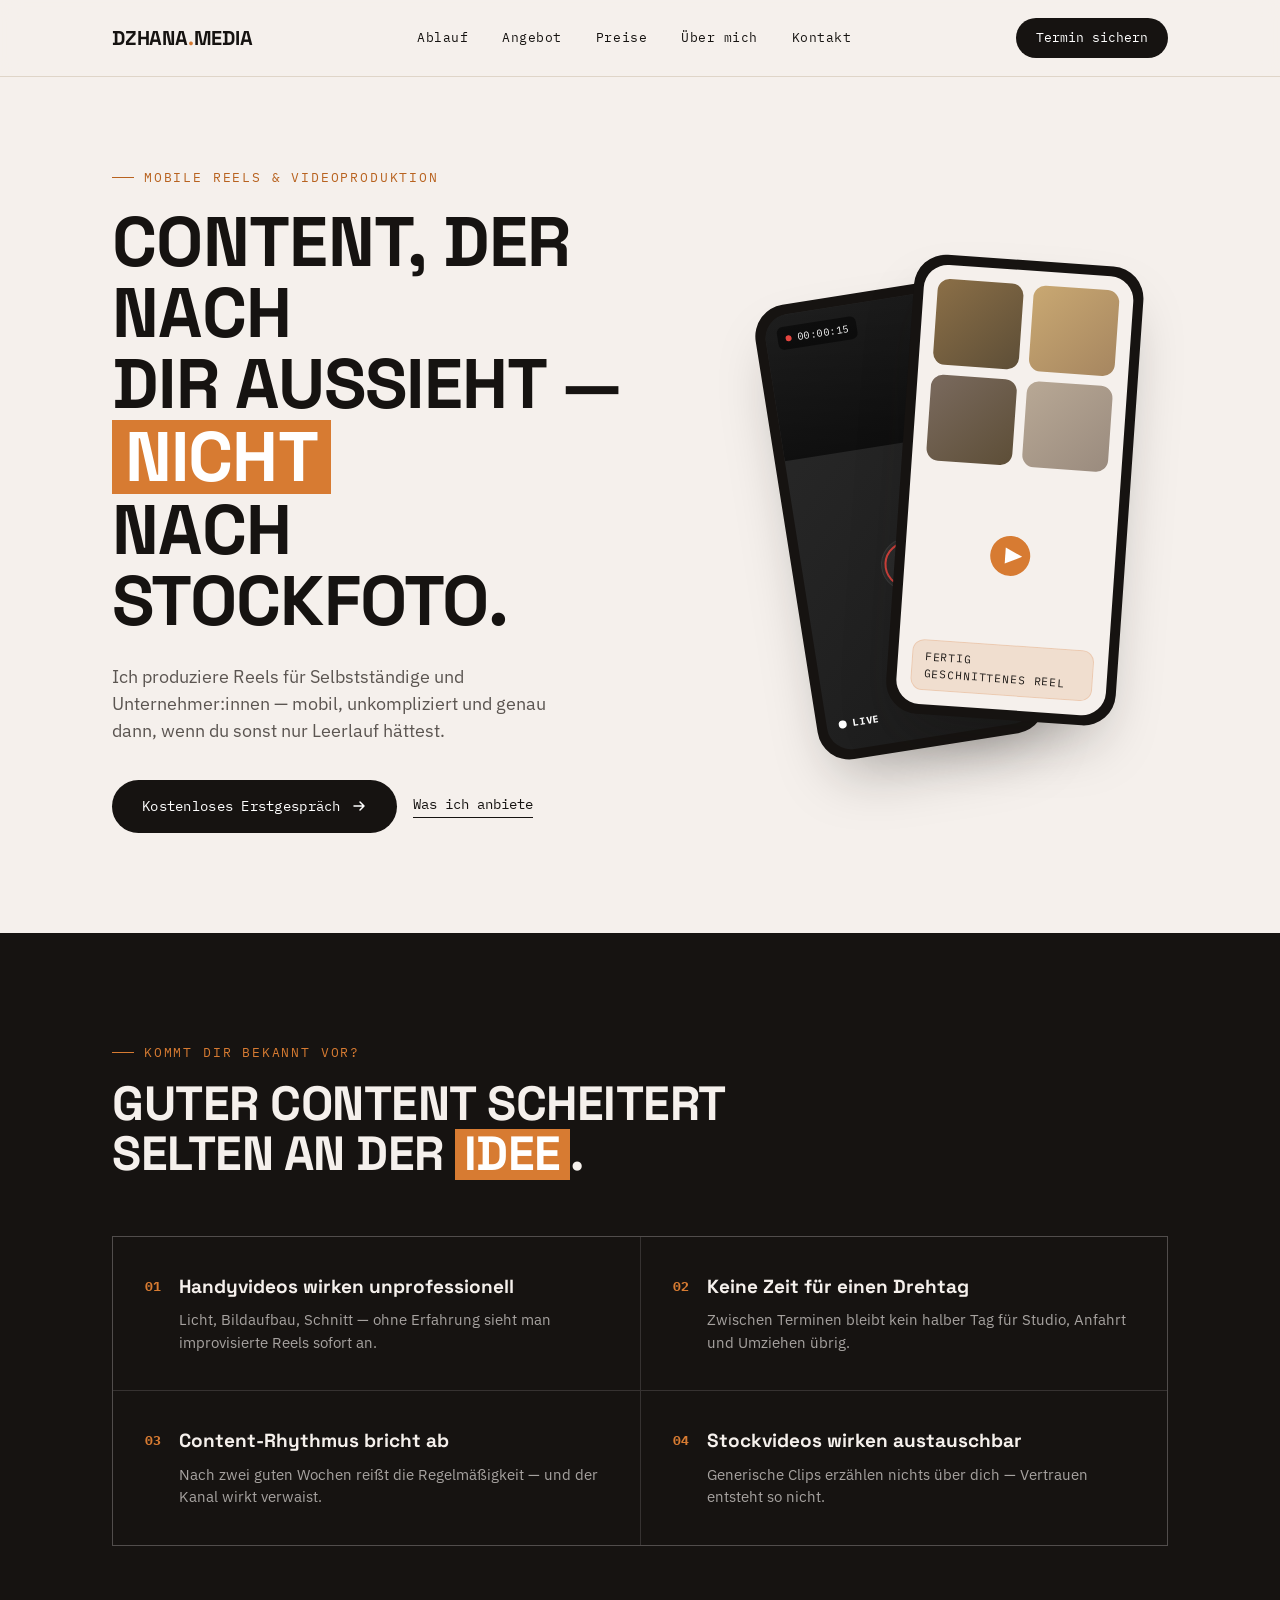
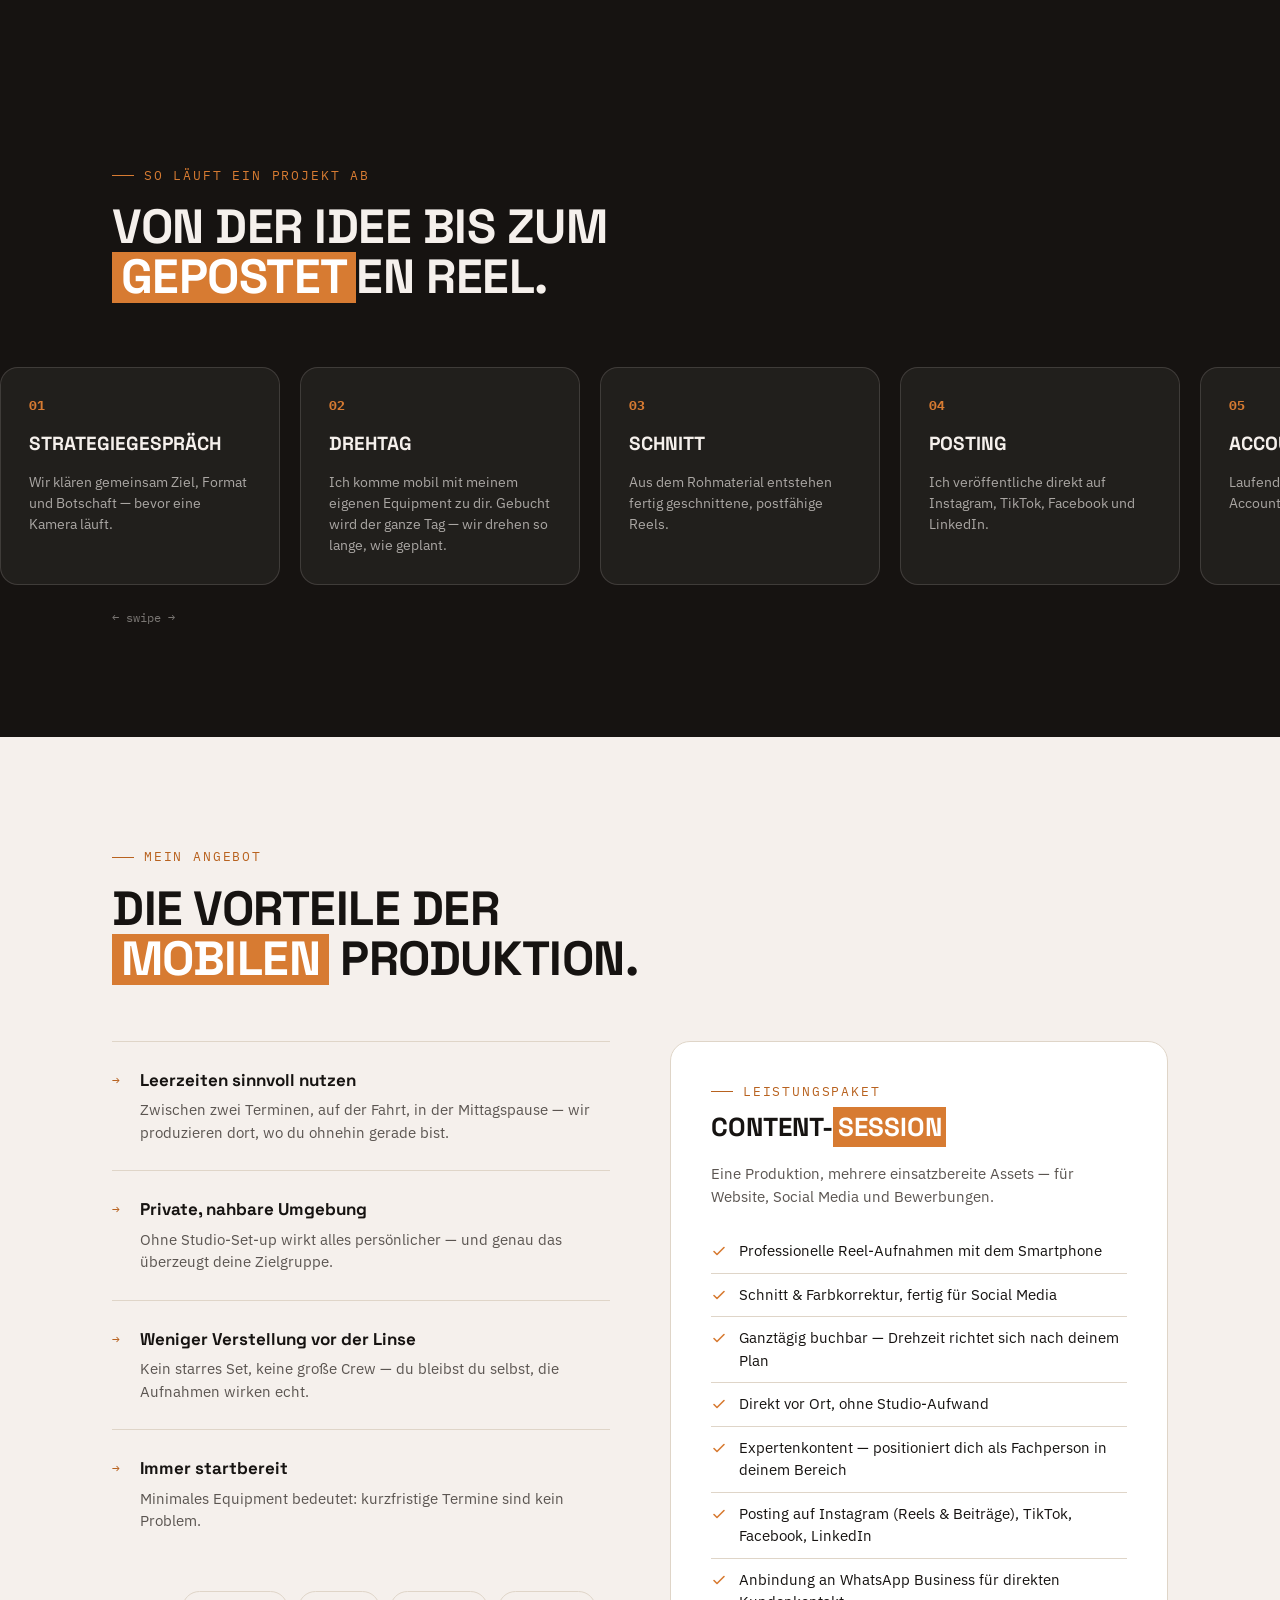
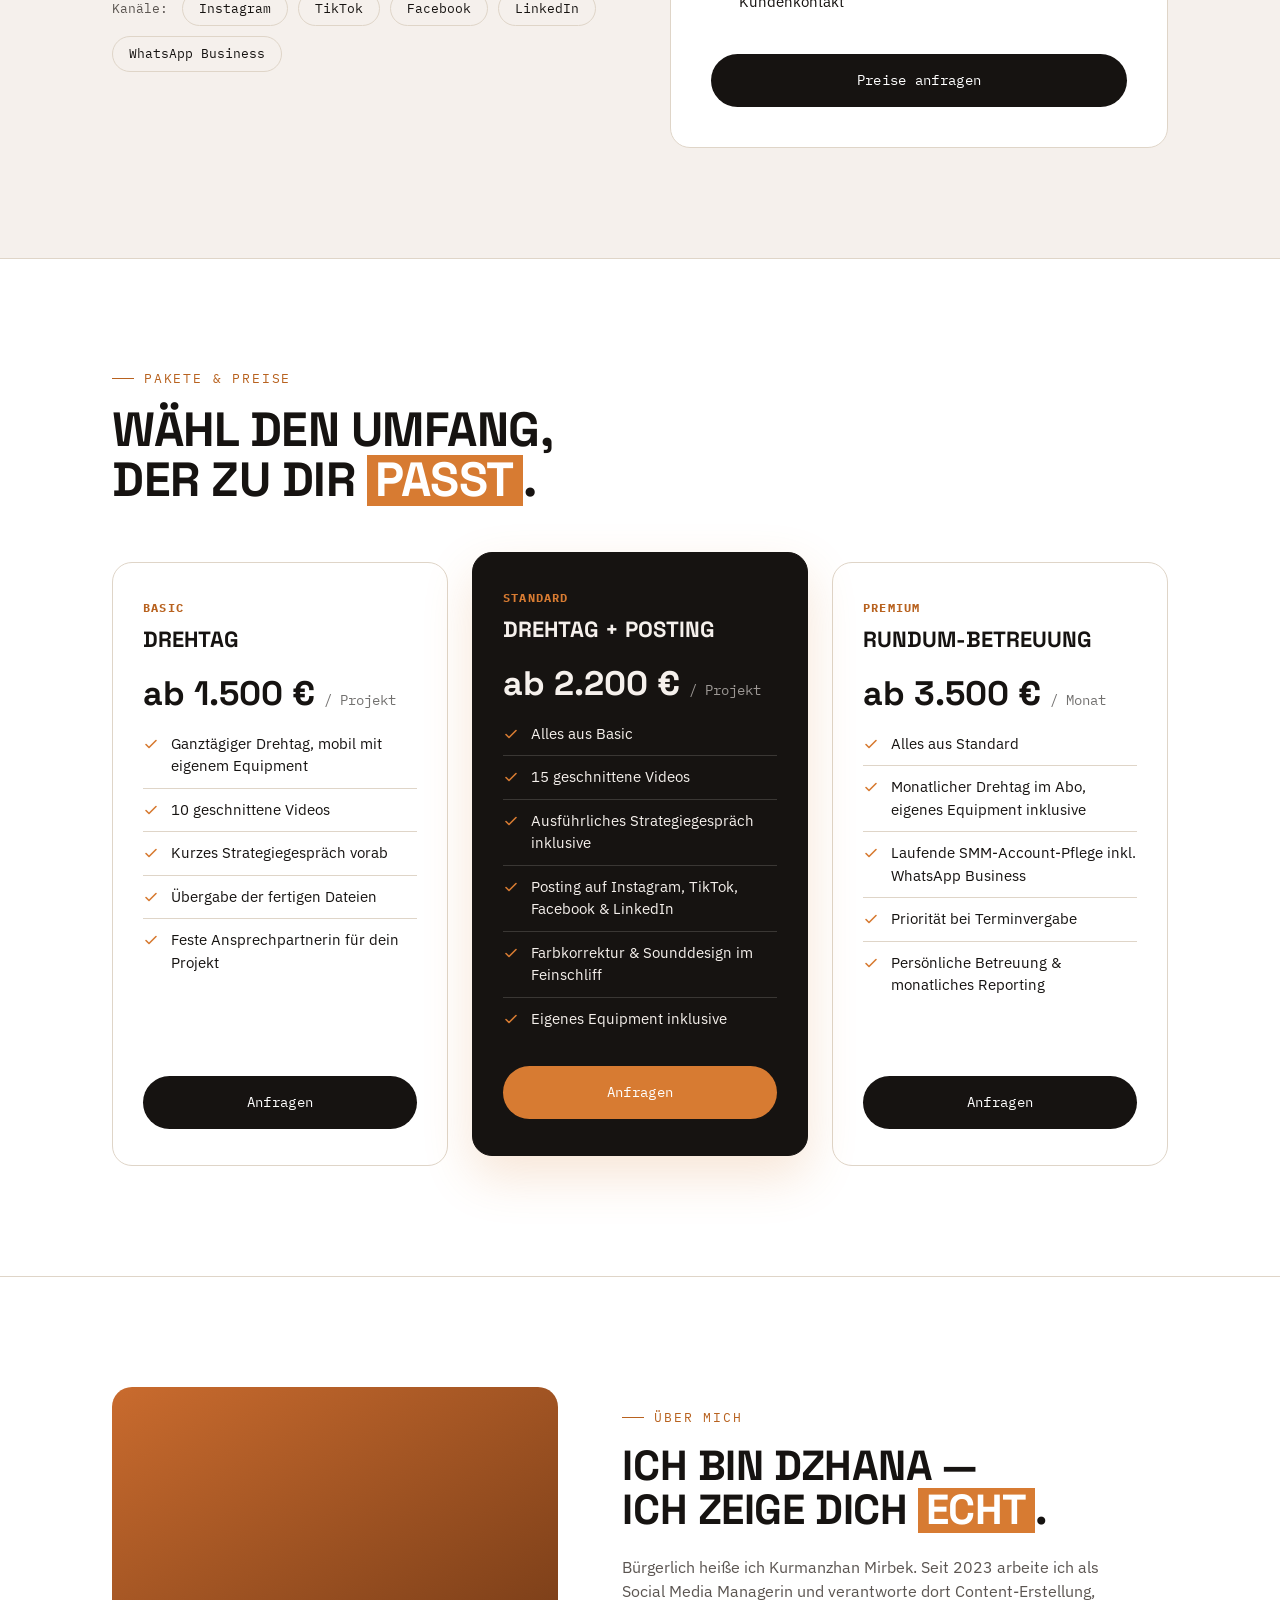
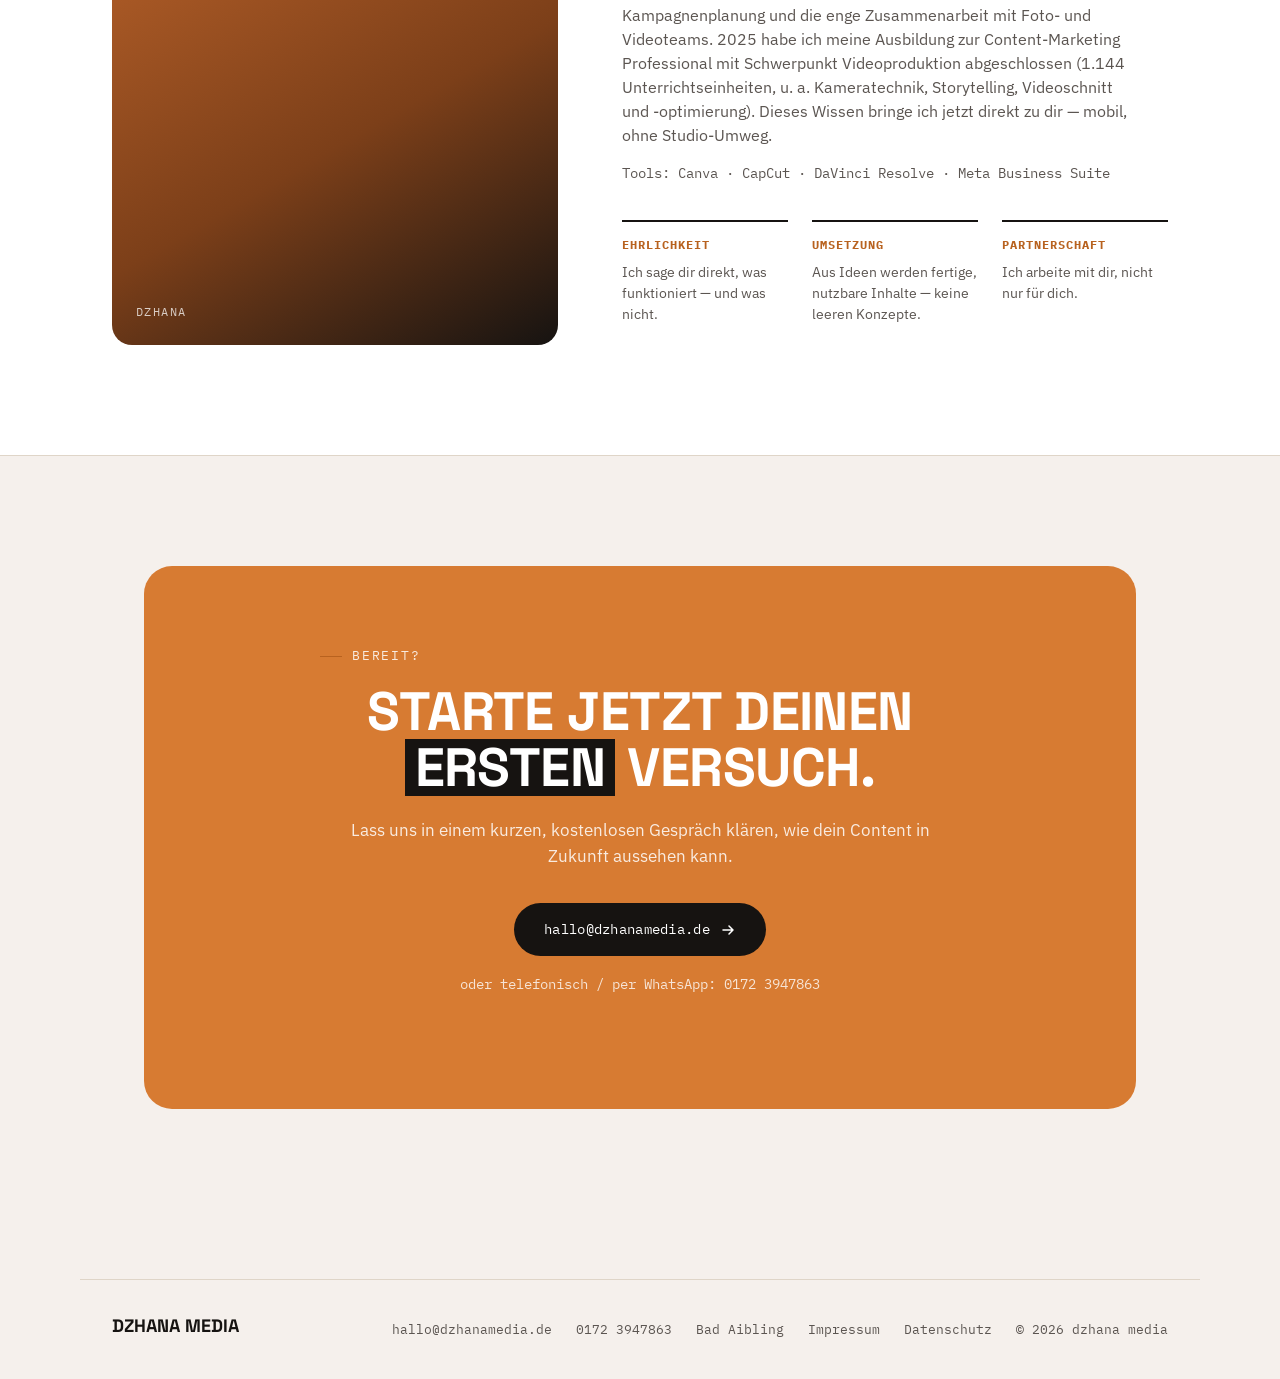
==== index.html @ adec7f62 "Add improved website with animations and modern design - Added smooth entrance animations (fade-in, " ====
<!DOCTYPE html>
<html lang="de">
<head>
<meta charset="UTF-8">
<meta name="viewport" content="width=device-width, initial-scale=1.0">
<title>dzhana media — Mobile Reels &amp; Videoproduktion</title>
<link rel="preconnect" href="https://fonts.googleapis.com">
<link rel="preconnect" href="https://fonts.gstatic.com" crossorigin>
<link href="https://fonts.googleapis.com/css2?family=Space+Grotesk:wght@500;700;800&family=IBM+Plex+Sans:wght@400;500;600&family=IBM+Plex+Mono:wght@400;500&display=swap" rel="stylesheet">
<style>
  :root{
    --cream:#F5F0EC;
    --ink:#161311;
    --orange:#D77B32;
    --orange-deep:#B8621F;
    --white:#FFFFFF;
    --line:#DFD5C8;
    --ink-soft:#5B5551;
    --font-display:'Space Grotesk', sans-serif;
    --font-body:'IBM Plex Sans', sans-serif;
    --font-mono:'IBM Plex Mono', monospace;
    --wrap:1120px;
  }
  *{margin:0;padding:0;box-sizing:border-box;}
  html{scroll-behavior:smooth;}
  body{
    background:var(--cream);
    color:var(--ink);
    font-family:var(--font-body);
    line-height:1.5;
    overflow-x:hidden;
  }
  a{color:inherit;text-decoration:none;}
  img{max-width:100%;display:block;}
  .wrap{max-width:var(--wrap);margin:0 auto;padding:0 32px;}
  ::selection{background:var(--orange);color:var(--white);}

  /* ---------- Reveal & Animations ---------- */
  .reveal{
    opacity:0;
    transform:translateY(28px);
    transition:opacity .7s cubic-bezier(.2,.7,.2,1), transform .7s cubic-bezier(.2,.7,.2,1);
  }
  .reveal.is-visible{
    opacity:1;
    transform:translateY(0);
  }

  @keyframes fadeInUp {
    from {
      opacity: 0;
      transform: translateY(30px);
    }
    to {
      opacity: 1;
      transform: translateY(0);
    }
  }

  @keyframes slideInRight {
    from {
      opacity: 0;
      transform: translateX(-50px);
    }
    to {
      opacity: 1;
      transform: translateX(0);
    }
  }

  @keyframes slideInLeft {
    from {
      opacity: 0;
      transform: translateX(50px);
    }
    to {
      opacity: 1;
      transform: translateX(0);
    }
  }

  @keyframes scaleIn {
    from {
      opacity: 0;
      transform: scale(0.95);
    }
    to {
      opacity: 1;
      transform: scale(1);
    }
  }

  @keyframes float {
    0%, 100% {
      transform: translateY(0px);
    }
    50% {
      transform: translateY(-12px);
    }
  }

  @keyframes glow {
    0%, 100% {
      box-shadow: 0 0 20px rgba(215, 123, 50, 0.3), 0 30px 60px -20px rgba(22, 19, 17, 0.35);
    }
    50% {
      box-shadow: 0 0 30px rgba(215, 123, 50, 0.5), 0 30px 60px -20px rgba(22, 19, 17, 0.4);
    }
  }

  @keyframes pulse {
    0%, 100% {
      box-shadow: 0 0 0 0 rgba(215, 123, 50, 0.7);
    }
    70% {
      box-shadow: 0 0 0 15px rgba(215, 123, 50, 0);
    }
  }

  @keyframes shimmer {
    0% {
      background-position: -1000px 0;
    }
    100% {
      background-position: 1000px 0;
    }
  }

  @media (prefers-reduced-motion: reduce){
    .reveal{opacity:1;transform:none;transition:none;}
    html{scroll-behavior:auto;}
    * {animation: none !important;}
  }

  /* ---------- Headline signature: boxed highlight ---------- */
  .h-title{
    font-family:var(--font-display);
    font-weight:800;
    text-transform:uppercase;
    line-height:1.02;
    letter-spacing:-0.01em;
  }
  .box{
    background:var(--orange);
    color:var(--white);
    padding:0.02em 0.18em;
    box-decoration-break:clone;
    -webkit-box-decoration-break:clone;
    display:inline-block;
    position:relative;
    transition:all .3s ease;
  }
  .box::before {
    content: '';
    position: absolute;
    inset: 0;
    background: var(--orange);
    border-radius: 4px;
    opacity: 0;
    z-index: -1;
    transition: opacity .3s ease;
  }
  .box:hover::before {
    opacity: 0.15;
  }
  .box.dark{background:var(--ink);color:var(--white);}

  .eyebrow{
    font-family:var(--font-mono);
    font-size:13px;
    letter-spacing:0.14em;
    text-transform:uppercase;
    color:var(--orange-deep);
    display:flex;
    align-items:center;
    gap:10px;
    margin-bottom:18px;
    animation: slideInRight .6s ease-out;
  }
  .eyebrow::before{
    content:"";
    width:22px;height:1px;background:var(--orange-deep);
    transition: width .3s ease;
  }

  /* ---------- Nav ---------- */
  header{
    position:fixed;top:0;left:0;right:0;z-index:100;
    background:rgba(245,240,236,0.86);
    backdrop-filter:blur(10px);
    border-bottom:1px solid var(--line);
    animation: slideDown .5s ease-out;
  }
  @keyframes slideDown {
    from {
      transform: translateY(-100%);
    }
    to {
      transform: translateY(0);
    }
  }
  nav{
    display:flex;align-items:center;justify-content:space-between;
    padding:18px 32px;max-width:var(--wrap);margin:0 auto;
  }
  .logo{
    font-family:var(--font-display);font-weight:800;font-size:20px;
    text-transform:uppercase;letter-spacing:-0.01em;
    position:relative;
    transition: transform .3s ease;
  }
  .logo:hover {
    transform: scale(1.05);
  }
  .logo span{color:var(--orange);}
  .nav-links{display:flex;gap:34px;font-family:var(--font-mono);font-size:13px;letter-spacing:0.04em;}
  .nav-links a{
    position:relative;color:var(--ink);
    transition: color .3s ease;
  }
  .nav-links a::after{
    content:"";position:absolute;left:0;bottom:-4px;width:0;height:1px;background:var(--ink);
    transition:width .25s ease;
  }
  .nav-links a:hover{
    color: var(--orange);
  }
  .nav-links a:hover::after{width:100%;}
  .nav-cta{
    font-family:var(--font-mono);font-size:13px;
    background:var(--ink);color:var(--white);
    padding:10px 20px;border-radius:100px;
    transition:all .3s ease;
    position:relative;
    overflow:hidden;
  }
  .nav-cta::before {
    content: '';
    position: absolute;
    inset: 0;
    background: var(--orange-deep);
    transform: scaleX(0);
    transform-origin: left;
    transition: transform .3s ease;
    z-index: -1;
  }
  .nav-cta:hover {
    background: var(--orange-deep);
    transform: translateY(-2px);
  }
  .burger{display:none;background:none;border:none;cursor:pointer;}

  /* ---------- Hero ---------- */
  .hero{
    padding:168px 0 100px;
    position:relative;
    overflow:hidden;
  }
  .hero .wrap{display:grid;grid-template-columns:1.15fr 0.85fr;gap:56px;align-items:center;}
  .hero-copy {
    animation: slideInLeft .8s ease-out;
  }
  .hero-copy .h-title{
    font-size:clamp(40px,6vw,70px);
    animation: fadeInUp .8s ease-out .1s backwards;
  }
  .hero-sub{
    font-size:18px;color:var(--ink-soft);max-width:460px;margin:26px 0 36px;
    animation: fadeInUp .8s ease-out .2s backwards;
  }
  .hero-actions{
    display:flex;gap:16px;flex-wrap:wrap;align-items:center;
    animation: fadeInUp .8s ease-out .3s backwards;
  }
  .btn-primary{
    font-family:var(--font-mono);font-size:14px;letter-spacing:0.02em;
    background:var(--ink);color:var(--white);
    padding:16px 30px;border-radius:100px;
    display:inline-flex;align-items:center;gap:10px;
    transition:all .3s cubic-bezier(.2,.7,.2,1);
    position:relative;
    overflow:hidden;
  }
  .btn-primary::before {
    content: '';
    position: absolute;
    inset: 0;
    background: var(--orange-deep);
    transform: scaleX(0);
    transform-origin: left;
    transition: transform .3s ease;
    z-index: -1;
  }
  .btn-primary:hover{
    background:var(--orange-deep);
    transform:translateY(-3px);
    box-shadow: 0 10px 25px rgba(22, 19, 17, 0.2);
  }
  .btn-primary svg{
    transition:transform .3s ease;
  }
  .btn-primary:hover svg{
    transform:translateX(4px);
  }
  .btn-ghost{
    font-family:var(--font-mono);font-size:14px;
    color:var(--ink);border-bottom:1px solid var(--ink);padding-bottom:2px;
    transition: all .3s ease;
  }
  .btn-ghost:hover {
    color: var(--orange-deep);
    border-color: var(--orange-deep);
  }

  /* phone stack — signature visual echoing the carousel format */
  .phone-stack{
    position:relative;height:520px;display:flex;align-items:center;justify-content:center;
    animation: slideInRight .8s ease-out;
  }
  .phone{
    position:absolute;width:230px;height:460px;
    border-radius:32px;
    background:var(--ink);
    padding:10px;
    box-shadow:0 30px 60px -20px rgba(22,19,17,0.35);
    transition: all .3s ease;
  }
  .phone:hover {
    animation: float .4s ease-in-out infinite;
  }
  .phone-screen{
    width:100%;height:100%;border-radius:24px;overflow:hidden;
    display:flex;flex-direction:column;justify-content:flex-end;
    padding:18px;position:relative;
  }
  .phone.p1{
    transform:rotate(-9deg) translate(-58px,10px);z-index:1;
    animation: fadeInUp .8s ease-out .2s backwards;
  }
  .phone.p1 .phone-screen{background:linear-gradient(160deg,#e9c9a0,#c96b2e);}
  .phone.p2{
    transform:rotate(4deg) translate(58px,-14px);z-index:2;
    animation: fadeInUp .8s ease-out .3s backwards;
  }
  .phone.p2 .phone-screen{background:linear-gradient(160deg,var(--cream),#d8cabb);}
  .phone.p2 .phone-screen .tag{color:var(--ink);}
  .phone-tag{
    font-family:var(--font-mono);font-size:11px;text-transform:uppercase;letter-spacing:0.08em;
    color:var(--white);background:rgba(22,19,17,0.35);
    padding:6px 10px;border-radius:100px;align-self:flex-start;
    animation: slideInUp .6s ease-out;
  }
  @keyframes slideInUp {
    from {
      opacity: 0;
      transform: translateY(20px);
    }
    to {
      opacity: 1;
      transform: translateY(0);
    }
  }
  .rec-dot{
    position:absolute;top:22px;right:22px;
    width:9px;height:9px;border-radius:50%;background:#e5453f;
    animation: pulse 2s infinite;
  }
  .squiggle{position:absolute;top:-40px;right:-120px;width:420px;opacity:0.5;pointer-events:none;}

  /* ---------- Section shell ---------- */
  section{padding:110px 0;position:relative;}
  .section-head{max-width:640px;margin-bottom:56px;}
  .section-head .h-title{
    font-size:clamp(32px,4.2vw,48px);
    animation: fadeInUp .8s ease-out;
  }

  /* ---------- Pain points ---------- */
  .pain{background:var(--ink);color:var(--cream);}
  .pain .eyebrow{color:var(--orange);}
  .pain .eyebrow::before{background:var(--orange);}
  .pain-grid{
    display:grid;grid-template-columns:repeat(2,1fr);gap:1px;
    background:rgba(245,240,236,0.14);border:1px solid rgba(245,240,236,0.14);
  }
  .pain-item{
    background:var(--ink);padding:36px 32px;
    display:flex;gap:18px;align-items:flex-start;
    transition: all .3s ease;
    animation: fadeInUp .6s ease-out backwards;
  }
  .pain-item:nth-child(1) { animation-delay: 0s; }
  .pain-item:nth-child(2) { animation-delay: .1s; }
  .pain-item:nth-child(3) { animation-delay: .2s; }
  .pain-item:nth-child(4) { animation-delay: .3s; }
  .pain-item:hover{
    background: rgba(245, 240, 236, 0.05);
    padding: 36px 32px;
  }
  .pain-num{
    font-family:var(--font-mono);color:var(--orange);font-size:13px;padding-top:4px;
    font-weight: 700;
  }
  .pain-item h3{font-family:var(--font-display);font-size:19px;font-weight:700;margin-bottom:8px;}
  .pain-item p{color:rgba(245,240,236,0.65);font-size:15px;}

  /* ---------- Angebot / Vorteile ---------- */
  .offer-grid{display:grid;grid-template-columns:1fr 1fr;gap:60px;align-items:start;}
  .advantage{
    display:flex;gap:20px;padding:26px 0;border-top:1px solid var(--line);
    transition: transform .3s ease;
    animation: slideInLeft .6s ease-out backwards;
  }
  .advantage:nth-child(1) { animation-delay: 0s; }
  .advantage:nth-child(2) { animation-delay: .1s; }
  .advantage:nth-child(3) { animation-delay: .2s; }
  .advantage:nth-child(4) { animation-delay: .3s; }
  .advantage:hover{
    transform: translateX(8px);
  }
  .advantage:last-child{border-bottom:1px solid var(--line);}
  .advantage-mark{
    font-family:var(--font-mono);font-size:13px;color:var(--orange-deep);white-space:nowrap;padding-top:3px;
    transition: transform .3s ease;
  }
  .advantage:hover .advantage-mark {
    transform: translateX(4px);
  }
  .advantage h4{font-family:var(--font-display);font-weight:700;font-size:17px;margin-bottom:6px;}
  .advantage p{color:var(--ink-soft);font-size:15px;}
  .channel-strip{
    display:flex;align-items:center;flex-wrap:wrap;gap:10px;margin-top:32px;
    animation: slideInLeft .6s ease-out .5s backwards;
  }
  .channel-label{font-family:var(--font-mono);font-size:13px;color:var(--ink-soft);margin-right:4px;}
  .channel-pill{
    font-family:var(--font-mono);font-size:13px;
    border:1px solid var(--line);border-radius:100px;
    padding:7px 16px;color:var(--ink);
    transition: all .3s ease;
  }
  .channel-pill:hover {
    border-color: var(--orange);
    color: var(--orange);
    transform: scale(1.05);
  }

  /* ---------- Ablauf slider ---------- */
  .process{background:var(--ink);color:var(--cream);overflow:hidden;}
  .process .eyebrow{color:var(--orange);}
  .process .eyebrow::before{background:var(--orange);}
  .slider{
    display:flex;gap:20px;overflow-x:auto;padding:8px 32px 24px;
    scroll-snap-type:x mandatory;
    -webkit-overflow-scrolling:touch;
    scrollbar-width:none;
  }
  .slider::-webkit-scrollbar{display:none;}
  .slide{
    scroll-snap-align:start;
    flex:0 0 auto;width:280px;
    background:rgba(245,240,236,0.05);
    border:1px solid rgba(245,240,236,0.14);
    border-radius:18px;padding:28px;
    display:flex;flex-direction:column;gap:14px;
    transition: all .3s ease;
    animation: slideInUp .6s ease-out backwards;
  }
  .slide:nth-child(1) { animation-delay: 0s; }
  .slide:nth-child(2) { animation-delay: .1s; }
  .slide:nth-child(3) { animation-delay: .2s; }
  .slide:nth-child(4) { animation-delay: .3s; }
  .slide:nth-child(5) { animation-delay: .4s; }
  .slide:hover{
    background:rgba(245,240,236,0.1);
    border-color:rgba(245,240,236,0.25);
    transform: translateY(-8px);
  }
  .slide-num{font-family:var(--font-mono);color:var(--orange);font-size:13px;font-weight: 700;}
  .slide h4{font-family:var(--font-display);font-weight:700;font-size:19px;text-transform:uppercase;}
  .slide p{color:rgba(245,240,236,0.65);font-size:14px;}
  .slider-hint{
    font-family:var(--font-mono);font-size:12px;color:rgba(245,240,236,0.45);
    padding:0 32px;display:flex;align-items:center;gap:8px;
    animation: pulse-hint 2s ease-in-out infinite;
  }
  @keyframes pulse-hint {
    0%, 100% { opacity: 0.45; }
    50% { opacity: 0.75; }
  }

  /* ---------- Pricing ---------- */
  .pricing-grid{display:grid;grid-template-columns:repeat(3,1fr);gap:24px;}
  .price-card{
    background:var(--white);border:1px solid var(--line);border-radius:20px;
    padding:36px 30px;display:flex;flex-direction:column;
    transition: all .3s ease;
    animation: scaleIn .6s ease-out backwards;
  }
  .price-card:nth-child(1) { animation-delay: 0s; }
  .price-card:nth-child(2) { animation-delay: .1s; }
  .price-card:nth-child(3) { animation-delay: .2s; }
  .price-card:hover{
    border-color: var(--orange);
    box-shadow: 0 15px 40px rgba(215, 123, 50, 0.15);
  }
  .price-card.featured{
    background:var(--ink);color:var(--cream);border-color:var(--ink);
    transform:translateY(-10px);
    box-shadow: 0 20px 50px rgba(215, 123, 50, 0.2);
  }
  .price-card.featured:hover{
    transform: translateY(-15px);
    box-shadow: 0 25px 60px rgba(215, 123, 50, 0.3);
  }
  .price-card.featured .price-note{color:rgba(245,240,236,0.55);}
  .price-card.featured .offer-list li{border-color:rgba(245,240,236,0.16);}
  .price-tag{
    font-family:var(--font-mono);font-size:12px;letter-spacing:0.1em;text-transform:uppercase;
    color:var(--orange-deep);margin-bottom:6px;font-weight: 700;
  }
  .price-card.featured .price-tag{color:var(--orange);}
  .price-card h3{font-family:var(--font-display);font-weight:800;font-size:22px;text-transform:uppercase;margin-bottom:12px;}
  .price-amount{font-family:var(--font-display);font-weight:800;font-size:34px;margin-bottom:4px;}
  .price-amount span{font-family:var(--font-mono);font-size:14px;font-weight:400;opacity:0.6;}
  .price-note{font-family:var(--font-mono);font-size:12px;color:var(--ink-soft);margin-bottom:22px;}
  .price-card .offer-list{margin:0 0 26px;flex-grow:1;}
  .price-card .btn-primary,.price-card .btn-ghost{align-self:stretch;justify-content:center;text-align:center;}
  .price-card.featured .btn-primary{background:var(--orange);}
  .price-card.featured .btn-primary:hover{background:var(--orange-deep);}

  .offer-card{
    background:var(--white);border:1px solid var(--line);border-radius:20px;
    padding:40px;position:sticky;top:120px;
    transition: all .3s ease;
    animation: slideInRight .8s ease-out;
  }
  .offer-card:hover {
    border-color: var(--orange);
    box-shadow: 0 15px 40px rgba(215, 123, 50, 0.15);
  }
  .offer-card .eyebrow{margin-bottom:10px;}
  .offer-card h3{font-family:var(--font-display);font-weight:800;font-size:26px;text-transform:uppercase;margin-bottom:16px;}
  .offer-list{list-style:none;margin:22px 0 30px;}
  .offer-list li{
    display:flex;gap:12px;padding:10px 0;font-size:15px;
    border-top:1px solid var(--line);
    transition: transform .2s ease;
  }
  .offer-list li:hover {
    transform: translateX(4px);
  }
  .offer-list li:first-child{border-top:none;}
  .offer-list svg{flex-shrink:0;margin-top:3px;transition: transform .3s ease;}
  .offer-list li:hover svg {
    transform: scale(1.2);
  }

  /* ---------- Über mich ---------- */
  .about{display:grid;grid-template-columns:0.9fr 1.1fr;gap:64px;align-items:center;}
  .about-portrait{
    aspect-ratio:4/5;border-radius:20px;
    background:linear-gradient(150deg,#c96b2e,#7c3f19 60%, var(--ink));
    position:relative;overflow:hidden;
    transition: transform .3s ease;
    animation: slideInLeft .8s ease-out;
  }
  .about-portrait::before {
    content: '';
    position: absolute;
    inset: 0;
    background: linear-gradient(135deg, rgba(215, 123, 50, 0.2), transparent);
    opacity: 0;
    transition: opacity .3s ease;
  }
  .about-portrait:hover::before {
    opacity: 1;
  }
  .about-portrait:hover {
    transform: scale(1.02);
  }
  .about-portrait::after{
    content:"DZHANA";
    position:absolute;bottom:24px;left:24px;
    font-family:var(--font-mono);color:rgba(255,255,255,0.75);
    font-size:12px;letter-spacing:0.12em;
  }
  .values{
    display:grid;grid-template-columns:repeat(3,1fr);gap:24px;margin-top:36px;
    animation: slideInRight .8s ease-out .2s backwards;
  }
  .value{
    border-top:2px solid var(--ink);padding-top:14px;
    transition: all .3s ease;
  }
  .value:hover {
    border-top-color: var(--orange);
    transform: translateY(-4px);
  }
  .value h5{
    font-family:var(--font-mono);font-size:12px;letter-spacing:0.08em;
    text-transform:uppercase;color:var(--orange-deep);margin-bottom:8px;
    transition: color .3s ease;
  }
  .value:hover h5 {
    color: var(--orange);
  }
  .value p{font-size:14px;color:var(--ink-soft);}

  /* ---------- CTA ---------- */
  .cta{
    background:var(--orange);color:var(--white);
    border-radius:28px;margin:0 32px;
    padding:80px 60px;text-align:center;
    position:relative;overflow:hidden;
    transition: all .3s ease;
    animation: scaleIn .8s ease-out;
  }
  .cta::before {
    content: '';
    position: absolute;
    inset: 0;
    background: linear-gradient(135deg, var(--orange-deep), var(--orange));
    opacity: 0;
    transition: opacity .3s ease;
    border-radius: 28px;
  }
  .cta:hover::before {
    opacity: 0.5;
  }
  .cta-inner{max-width:640px;margin:0 auto;position:relative;z-index:2;}
  .cta .h-title{font-size:clamp(34px,5vw,54px);color:var(--white);}
  .cta .h-title .box{background:var(--ink);}
  .cta p{margin:22px 0 34px;font-size:17px;color:rgba(255,255,255,0.85);}
  .cta .btn-primary{background:var(--ink);}
  .cta .btn-primary:hover{background:rgba(22,19,17,0.85);}
  .cta-squiggle{position:absolute;bottom:-60px;left:-60px;width:320px;opacity:0.25;}

  footer{padding:60px 0 40px;}
  .foot-row{
    display:flex;justify-content:space-between;align-items:flex-end;flex-wrap:wrap;gap:24px;
    border-top:1px solid var(--line);padding-top:32px;
    animation: fadeInUp .8s ease-out .5s backwards;
  }
  .foot-brand{font-family:var(--font-display);font-weight:800;text-transform:uppercase;font-size:18px;}
  .foot-meta{font-family:var(--font-mono);font-size:13px;color:var(--ink-soft);display:flex;gap:24px;flex-wrap:wrap;}
  .foot-meta a{
    transition: all .3s ease;
    position: relative;
  }
  .foot-meta a::after {
    content: '';
    position: absolute;
    bottom: -2px;
    left: 0;
    width: 0;
    height: 1px;
    background: var(--orange-deep);
    transition: width .3s ease;
  }
  .foot-meta a:hover::after{width:100%;}

  @media (max-width: 880px){
    .nav-links{display:none;}
    .hero .wrap{grid-template-columns:1fr;}
    .phone-stack{height:340px;margin-top:20px;}
    .phone{width:170px;height:340px;}
    .pain-grid{grid-template-columns:1fr;}
    .offer-grid{grid-template-columns:1fr;}
    .offer-card{position:static;}
    .pricing-grid{grid-template-columns:1fr;}
    .price-card.featured{transform:none;}
    .about{grid-template-columns:1fr;}
    .values{grid-template-columns:1fr;}
    .cta{margin:0 16px;padding:56px 28px;}
    section{padding:80px 0;}
    .wrap{padding:0 20px;}
  }
</style>
</head>
<body>

<header>
  <nav>
    <a href="#top" class="logo">dzhana<span>.</span>media</a>
    <div class="nav-links">
      <a href="#ablauf">Ablauf</a>
      <a href="#angebot">Angebot</a>
      <a href="#preise">Preise</a>
      <a href="#ueber-mich">Über mich</a>
      <a href="#kontakt">Kontakt</a>
    </div>
    <a href="https://wa.me/491723947863?text=Hallo%20Dzhana%2C%20ich%20m%C3%B6chte%20gerne%20einen%20Termin%20sichern." class="nav-cta" target="_blank" rel="noopener">Termin sichern</a>
  </nav>
</header>

<main id="top">

  <!-- HERO -->
  <section class="hero">
    <div class="wrap">
      <div class="hero-copy reveal">
        <div class="eyebrow">Mobile Reels &amp; Videoproduktion</div>
        <h1 class="h-title">Content, der nach<br>dir aussieht — <span class="box">nicht</span><br>nach Stockfoto.</h1>
        <p class="hero-sub">Ich produziere Reels für Selbstständige und Unternehmer:innen — mobil, unkompliziert und genau dann, wenn du sonst nur Leerlauf hättest.</p>
        <div class="hero-actions">
          <a href="https://wa.me/491723947863?text=Hallo%20Dzhana%2C%20ich%20h%C3%A4tte%20gerne%20ein%20kostenloses%20Erstgespr%C3%A4ch." class="btn-primary" target="_blank" rel="noopener">Kostenloses Erstgespräch
            <svg width="16" height="16" viewBox="0 0 16 16" fill="none"><path d="M3 8h10M9 4l4 4-4 4" stroke="currentColor" stroke-width="1.5" stroke-linecap="round" stroke-linejoin="round"/></svg>
          </a>
          <a href="#angebot" class="btn-ghost">Was ich anbiete</a>
        </div>
      </div>
      <div class="phone-stack reveal">
        <div class="phone p1">
          <div class="phone-screen" style="background:linear-gradient(135deg, #2a2a2a 0%, #1a1a1a 100%);padding:0;display:flex;flex-direction:column;justify-content:space-between;position:relative;overflow:hidden;">
            <div style="flex:1;background:linear-gradient(180deg, rgba(0,0,0,0.3) 0%, rgba(0,0,0,0.6) 100%);display:flex;flex-direction:column;justify-content:flex-start;padding:12px;gap:8px;">
              <div style="display:flex;align-items:center;gap:6px;background:rgba(0,0,0,0.5);padding:4px 8px;border-radius:6px;width:fit-content;">
                <div style="width:6px;height:6px;border-radius:50%;background:#e5453f;animation:pulse 2s infinite;"></div>
                <span style="color:white;font-size:10px;font-family:var(--font-mono);letter-spacing:0.05em;">00:00:15</span>
              </div>
            </div>
            <div style="display:flex;justify-content:center;align-items:center;flex:2;gap:16px;">
              <svg width="60" height="60" viewBox="0 0 60 60" fill="none" style="opacity:0.9;">
                <circle cx="30" cy="30" r="26" fill="rgba(255,255,255,0.05)" stroke="rgba(255,255,255,0.1)" stroke-width="1"/>
                <circle cx="30" cy="30" r="22" fill="none" stroke="#e5453f" stroke-width="2"/>
                <circle cx="30" cy="30" r="8" fill="#e5453f" opacity="0.8"/>
              </svg>
            </div>
            <div style="padding:12px;display:flex;justify-content:space-between;align-items:center;">
              <div style="display:flex;align-items:center;gap:6px;">
                <div style="width:8px;height:8px;border-radius:50%;background:white;"></div>
                <span style="color:white;font-size:10px;font-family:var(--font-mono);letter-spacing:0.08em;font-weight:700;">LIVE</span>
              </div>
              <span class="phone-tag" style="background:rgba(215,123,50,0.2);color:#D77B32;">REC</span>
            </div>
          </div>
        </div>
        <div class="phone p2">
          <div class="phone-screen" style="background:#f5f0ec;padding:14px;display:flex;flex-direction:column;justify-content:space-between;">
            <div style="display:grid;grid-template-columns:repeat(2,1fr);gap:10px;">
              <div style="aspect-ratio:1;border-radius:12px;background:linear-gradient(135deg, #8b6f47 0%, #5d4e37 100%);"></div>
              <div style="aspect-ratio:1;border-radius:12px;background:linear-gradient(135deg, #c9a872 0%, #a68660 100%);"></div>
              <div style="aspect-ratio:1;border-radius:12px;background:linear-gradient(135deg, #7a6a5e 0%, #5d4e37 100%);"></div>
              <div style="aspect-ratio:1;border-radius:12px;background:linear-gradient(135deg, #b8a895 0%, #9a8b7e 100%);"></div>
            </div>
            <div style="display:flex;justify-content:center;margin:8px 0;">
              <svg width="48" height="48" viewBox="0 0 48 48" fill="none">
                <circle cx="24" cy="24" r="20" fill="#D77B32"/>
                <path d="M19 16L19 32L36 24Z" fill="white"/>
              </svg>
            </div>
            <span class="phone-tag tag" style="align-self:center;background:rgba(215,123,50,0.15);color:var(--ink);font-size:11px;padding:8px 12px;border-radius:12px;border:1px solid rgba(215,123,50,0.2);">FERTIG GESCHNITTENES REEL</span>
          </div>
        </div>
      </div>
    </div>
  </section>

  <!-- PAIN POINTS -->
  <section class="pain" id="probleme">
    <div class="wrap">
      <div class="section-head reveal">
        <div class="eyebrow">Kommt dir bekannt vor?</div>
        <h2 class="h-title">Guter Content scheitert<br>selten an der <span class="box">Idee</span>.</h2>
      </div>
      <div class="pain-grid reveal">
        <div class="pain-item">
          <span class="pain-num">01</span>
          <div>
            <h3>Handyvideos wirken unprofessionell</h3>
            <p>Licht, Bildaufbau, Schnitt — ohne Erfahrung sieht man improvisierte Reels sofort an.</p>
          </div>
        </div>
        <div class="pain-item">
          <span class="pain-num">02</span>
          <div>
            <h3>Keine Zeit für einen Drehtag</h3>
            <p>Zwischen Terminen bleibt kein halber Tag für Studio, Anfahrt und Umziehen übrig.</p>
          </div>
        </div>
        <div class="pain-item">
          <span class="pain-num">03</span>
          <div>
            <h3>Content-Rhythmus bricht ab</h3>
            <p>Nach zwei guten Wochen reißt die Regelmäßigkeit — und der Kanal wirkt verwaist.</p>
          </div>
        </div>
        <div class="pain-item">
          <span class="pain-num">04</span>
          <div>
            <h3>Stockvideos wirken austauschbar</h3>
            <p>Generische Clips erzählen nichts über dich — Vertrauen entsteht so nicht.</p>
          </div>
        </div>
      </div>
    </div>
  </section>

  <!-- ABLAUF SLIDER -->
  <section class="process" id="ablauf">
    <div class="wrap" style="padding:0 0 0 0;">
      <div class="section-head reveal" style="padding:0 32px;">
        <div class="eyebrow">So läuft ein Projekt ab</div>
        <h2 class="h-title">Von der Idee bis zum<br><span class="box">gepostet</span>en Reel.</h2>
      </div>
    </div>
    <div class="slider reveal">
      <div class="slide">
        <span class="slide-num">01</span>
        <h4>Strategiegespräch</h4>
        <p>Wir klären gemeinsam Ziel, Format und Botschaft — bevor eine Kamera läuft.</p>
      </div>
      <div class="slide">
        <span class="slide-num">02</span>
        <h4>Drehtag</h4>
        <p>Ich komme mobil mit meinem eigenen Equipment zu dir. Gebucht wird der ganze Tag — wir drehen so lange, wie geplant.</p>
      </div>
      <div class="slide">
        <span class="slide-num">03</span>
        <h4>Schnitt</h4>
        <p>Aus dem Rohmaterial entstehen fertig geschnittene, postfähige Reels.</p>
      </div>
      <div class="slide">
        <span class="slide-num">04</span>
        <h4>Posting</h4>
        <p>Ich veröffentliche direkt auf Instagram, TikTok, Facebook und LinkedIn.</p>
      </div>
      <div class="slide">
        <span class="slide-num">05</span>
        <h4>Account-Pflege</h4>
        <p>Laufende Betreuung deiner SMM-Accounts inkl. WhatsApp Business.</p>
      </div>
    </div>
    <div class="slider-hint wrap">← swipe →</div>
  </section>

  <!-- ANGEBOT -->
  <section id="angebot">
    <div class="wrap">
      <div class="section-head reveal">
        <div class="eyebrow">Mein Angebot</div>
        <h2 class="h-title">Die Vorteile der<br><span class="box">mobilen</span> Produktion.</h2>
      </div>
      <div class="offer-grid">
        <div class="reveal">
          <div class="advantage">
            <span class="advantage-mark">→</span>
            <div><h4>Leerzeiten sinnvoll nutzen</h4><p>Zwischen zwei Terminen, auf der Fahrt, in der Mittagspause — wir produzieren dort, wo du ohnehin gerade bist.</p></div>
          </div>
          <div class="advantage">
            <span class="advantage-mark">→</span>
            <div><h4>Private, nahbare Umgebung</h4><p>Ohne Studio-Set-up wirkt alles persönlicher — und genau das überzeugt deine Zielgruppe.</p></div>
          </div>
          <div class="advantage">
            <span class="advantage-mark">→</span>
            <div><h4>Weniger Verstellung vor der Linse</h4><p>Kein starres Set, keine große Crew — du bleibst du selbst, die Aufnahmen wirken echt.</p></div>
          </div>
          <div class="advantage">
            <span class="advantage-mark">→</span>
            <div><h4>Immer startbereit</h4><p>Minimales Equipment bedeutet: kurzfristige Termine sind kein Problem.</p></div>
          </div>
          <div class="channel-strip">
            <span class="channel-label">Kanäle:</span>
            <span class="channel-pill">Instagram</span>
            <span class="channel-pill">TikTok</span>
            <span class="channel-pill">Facebook</span>
            <span class="channel-pill">LinkedIn</span>
            <span class="channel-pill">WhatsApp Business</span>
          </div>
        </div>

        <div class="offer-card reveal">
          <div class="eyebrow" style="margin-bottom:6px">Leistungspaket</div>
          <h3>Content-<span class="box">Session</span></h3>
          <p style="color:var(--ink-soft);font-size:15px;">Eine Produktion, mehrere einsatzbereite Assets — für Website, Social Media und Bewerbungen.</p>
          <ul class="offer-list">
            <li><svg width="16" height="16" viewBox="0 0 16 16" fill="none"><path d="M3 8.5l3 3 7-7" stroke="#D77B32" stroke-width="1.6" stroke-linecap="round" stroke-linejoin="round"/></svg> Professionelle Reel-Aufnahmen mit dem Smartphone</li>
            <li><svg width="16" height="16" viewBox="0 0 16 16" fill="none"><path d="M3 8.5l3 3 7-7" stroke="#D77B32" stroke-width="1.6" stroke-linecap="round" stroke-linejoin="round"/></svg> Schnitt &amp; Farbkorrektur, fertig für Social Media</li>
            <li><svg width="16" height="16" viewBox="0 0 16 16" fill="none"><path d="M3 8.5l3 3 7-7" stroke="#D77B32" stroke-width="1.6" stroke-linecap="round" stroke-linejoin="round"/></svg> Ganztägig buchbar — Drehzeit richtet sich nach deinem Plan</li>
            <li><svg width="16" height="16" viewBox="0 0 16 16" fill="none"><path d="M3 8.5l3 3 7-7" stroke="#D77B32" stroke-width="1.6" stroke-linecap="round" stroke-linejoin="round"/></svg> Direkt vor Ort, ohne Studio-Aufwand</li>
            <li><svg width="16" height="16" viewBox="0 0 16 16" fill="none"><path d="M3 8.5l3 3 7-7" stroke="#D77B32" stroke-width="1.6" stroke-linecap="round" stroke-linejoin="round"/></svg> Expertenkontent — positioniert dich als Fachperson in deinem Bereich</li>
            <li><svg width="16" height="16" viewBox="0 0 16 16" fill="none"><path d="M3 8.5l3 3 7-7" stroke="#D77B32" stroke-width="1.6" stroke-linecap="round" stroke-linejoin="round"/></svg> Posting auf Instagram (Reels &amp; Beiträge), TikTok, Facebook, LinkedIn</li>
            <li><svg width="16" height="16" viewBox="0 0 16 16" fill="none"><path d="M3 8.5l3 3 7-7" stroke="#D77B32" stroke-width="1.6" stroke-linecap="round" stroke-linejoin="round"/></svg> Anbindung an WhatsApp Business für direkten Kundenkontakt</li>
          </ul>
          <a href="#kontakt" class="btn-primary" style="width:100%;justify-content:center;">Preise anfragen</a>
        </div>
      </div>
    </div>
  </section>

  <!-- PAKETE & PREISE -->
  <section id="preise" style="background:var(--white);border-top:1px solid var(--line);">
    <div class="wrap">
      <div class="section-head reveal">
        <div class="eyebrow">Pakete &amp; Preise</div>
        <h2 class="h-title">Wähl den Umfang,<br>der zu dir <span class="box">passt</span>.</h2>
      </div>
      <div class="pricing-grid reveal">

        <div class="price-card">
          <span class="price-tag">Basic</span>
          <h3>Drehtag</h3>
          <div class="price-amount">ab 1.500 € <span>/ Projekt</span></div>
          <ul class="offer-list">
            <li><svg width="16" height="16" viewBox="0 0 16 16" fill="none"><path d="M3 8.5l3 3 7-7" stroke="#D77B32" stroke-width="1.6" stroke-linecap="round" stroke-linejoin="round"/></svg> Ganztägiger Drehtag, mobil mit eigenem Equipment</li>
            <li><svg width="16" height="16" viewBox="0 0 16 16" fill="none"><path d="M3 8.5l3 3 7-7" stroke="#D77B32" stroke-width="1.6" stroke-linecap="round" stroke-linejoin="round"/></svg> 10 geschnittene Videos</li>
            <li><svg width="16" height="16" viewBox="0 0 16 16" fill="none"><path d="M3 8.5l3 3 7-7" stroke="#D77B32" stroke-width="1.6" stroke-linecap="round" stroke-linejoin="round"/></svg> Kurzes Strategiegespräch vorab</li>
            <li><svg width="16" height="16" viewBox="0 0 16 16" fill="none"><path d="M3 8.5l3 3 7-7" stroke="#D77B32" stroke-width="1.6" stroke-linecap="round" stroke-linejoin="round"/></svg> Übergabe der fertigen Dateien</li>
            <li><svg width="16" height="16" viewBox="0 0 16 16" fill="none"><path d="M3 8.5l3 3 7-7" stroke="#D77B32" stroke-width="1.6" stroke-linecap="round" stroke-linejoin="round"/></svg> Feste Ansprechpartnerin für dein Projekt</li>
          </ul>
          <a href="#kontakt" class="btn-primary">Anfragen</a>
        </div>

        <div class="price-card featured">
          <span class="price-tag">Standard</span>
          <h3>Drehtag + Posting</h3>
          <div class="price-amount">ab 2.200 € <span>/ Projekt</span></div>
          <ul class="offer-list">
            <li><svg width="16" height="16" viewBox="0 0 16 16" fill="none"><path d="M3 8.5l3 3 7-7" stroke="#D77B32" stroke-width="1.6" stroke-linecap="round" stroke-linejoin="round"/></svg> Alles aus Basic</li>
            <li><svg width="16" height="16" viewBox="0 0 16 16" fill="none"><path d="M3 8.5l3 3 7-7" stroke="#D77B32" stroke-width="1.6" stroke-linecap="round" stroke-linejoin="round"/></svg> 15 geschnittene Videos</li>
            <li><svg width="16" height="16" viewBox="0 0 16 16" fill="none"><path d="M3 8.5l3 3 7-7" stroke="#D77B32" stroke-width="1.6" stroke-linecap="round" stroke-linejoin="round"/></svg> Ausführliches Strategiegespräch inklusive</li>
            <li><svg width="16" height="16" viewBox="0 0 16 16" fill="none"><path d="M3 8.5l3 3 7-7" stroke="#D77B32" stroke-width="1.6" stroke-linecap="round" stroke-linejoin="round"/></svg> Posting auf Instagram, TikTok, Facebook &amp; LinkedIn</li>
            <li><svg width="16" height="16" viewBox="0 0 16 16" fill="none"><path d="M3 8.5l3 3 7-7" stroke="#D77B32" stroke-width="1.6" stroke-linecap="round" stroke-linejoin="round"/></svg> Farbkorrektur &amp; Sounddesign im Feinschliff</li>
            <li><svg width="16" height="16" viewBox="0 0 16 16" fill="none"><path d="M3 8.5l3 3 7-7" stroke="#D77B32" stroke-width="1.6" stroke-linecap="round" stroke-linejoin="round"/></svg> Eigenes Equipment inklusive</li>
          </ul>
          <a href="#kontakt" class="btn-primary">Anfragen</a>
        </div>

        <div class="price-card">
          <span class="price-tag">Premium</span>
          <h3>Rundum-Betreuung</h3>
          <div class="price-amount">ab 3.500 € <span>/ Monat</span></div>
          <ul class="offer-list">
            <li><svg width="16" height="16" viewBox="0 0 16 16" fill="none"><path d="M3 8.5l3 3 7-7" stroke="#D77B32" stroke-width="1.6" stroke-linecap="round" stroke-linejoin="round"/></svg> Alles aus Standard</li>
            <li><svg width="16" height="16" viewBox="0 0 16 16" fill="none"><path d="M3 8.5l3 3 7-7" stroke="#D77B32" stroke-width="1.6" stroke-linecap="round" stroke-linejoin="round"/></svg> Monatlicher Drehtag im Abo, eigenes Equipment inklusive</li>
            <li><svg width="16" height="16" viewBox="0 0 16 16" fill="none"><path d="M3 8.5l3 3 7-7" stroke="#D77B32" stroke-width="1.6" stroke-linecap="round" stroke-linejoin="round"/></svg> Laufende SMM-Account-Pflege inkl. WhatsApp Business</li>
            <li><svg width="16" height="16" viewBox="0 0 16 16" fill="none"><path d="M3 8.5l3 3 7-7" stroke="#D77B32" stroke-width="1.6" stroke-linecap="round" stroke-linejoin="round"/></svg> Priorität bei Terminvergabe</li>
            <li><svg width="16" height="16" viewBox="0 0 16 16" fill="none"><path d="M3 8.5l3 3 7-7" stroke="#D77B32" stroke-width="1.6" stroke-linecap="round" stroke-linejoin="round"/></svg> Persönliche Betreuung &amp; monatliches Reporting</li>
          </ul>
          <a href="#kontakt" class="btn-primary">Anfragen</a>
        </div>

      </div>
    </div>
  </section>

  <!-- ÜBER MICH -->
  <section id="ueber-mich" style="background:var(--white);border-top:1px solid var(--line);border-bottom:1px solid var(--line);">
    <div class="wrap about">
      <div class="about-portrait reveal"></div>
      <div class="reveal">
        <div class="eyebrow">Über mich</div>
        <h2 class="h-title" style="font-size:clamp(30px,3.6vw,42px);">Ich bin Dzhana —<br>ich zeige dich <span class="box">echt</span>.</h2>
        <p style="margin-top:22px;color:var(--ink-soft);font-size:16px;max-width:520px;">
          Bürgerlich heiße ich Kurmanzhan Mirbek. Seit 2023 arbeite ich als Social Media Managerin und verantworte dort Content-Erstellung, Kampagnenplanung und die enge Zusammenarbeit mit Foto- und Videoteams. 2025 habe ich meine Ausbildung zur Content-Marketing Professional mit Schwerpunkt Videoproduktion abgeschlossen (1.144 Unterrichtseinheiten, u. a. Kameratechnik, Storytelling, Videoschnitt und -optimierung). Dieses Wissen bringe ich jetzt direkt zu dir — mobil, ohne Studio-Umweg.
        </p>
        <p style="margin-top:16px;color:var(--ink-soft);font-size:14px;max-width:520px;font-family:var(--font-mono);">
          Tools: Canva · CapCut · DaVinci Resolve · Meta Business Suite
        </p>
        <div class="values">
          <div class="value"><h5>Ehrlichkeit</h5><p>Ich sage dir direkt, was funktioniert — und was nicht.</p></div>
          <div class="value"><h5>Umsetzung</h5><p>Aus Ideen werden fertige, nutzbare Inhalte — keine leeren Konzepte.</p></div>
          <div class="value"><h5>Partnerschaft</h5><p>Ich arbeite mit dir, nicht nur für dich.</p></div>
        </div>
      </div>
    </div>
  </section>

  <!-- CTA -->
  <section id="kontakt">
    <div class="wrap">
      <div class="cta reveal">
        <div class="cta-inner">
          <div class="eyebrow" style="color:rgba(255,255,255,0.85)">Bereit?</div>
          <h2 class="h-title">Starte jetzt deinen<br><span class="box">ersten</span> Versuch.</h2>
          <p>Lass uns in einem kurzen, kostenlosen Gespräch klären, wie dein Content in Zukunft aussehen kann.</p>
          <a href="mailto:hallo@dzhanamedia.de" class="btn-primary">
            hallo@dzhanamedia.de
            <svg width="16" height="16" viewBox="0 0 16 16" fill="none"><path d="M3 8h10M9 4l4 4-4 4" stroke="currentColor" stroke-width="1.5" stroke-linecap="round" stroke-linejoin="round"/></svg>
          </a>
          <p style="margin-top:18px;font-family:var(--font-mono);font-size:14px;color:rgba(255,255,255,0.8);">oder telefonisch / per WhatsApp: 0172 3947863</p>
        </div>
      </div>
    </div>
  </section>

</main>

<footer>
  <div class="wrap foot-row">
    <div class="foot-brand">dzhana media</div>
    <div class="foot-meta">
      <a href="mailto:hallo@dzhanamedia.de">hallo@dzhanamedia.de</a>
      <span>0172 3947863</span>
      <span>Bad Aibling</span>
      <a href="#">Impressum</a>
      <a href="#">Datenschutz</a>
      <span>© 2026 dzhana media</span>
    </div>
  </div>
</footer>

<script>
  const observer = new IntersectionObserver((entries) => {
    entries.forEach(entry => {
      if (entry.isIntersecting) {
        entry.target.classList.add('is-visible');
        observer.unobserve(entry.target);
      }
    });
  }, { threshold: 0.15 });
  document.querySelectorAll('.reveal').forEach(el => observer.observe(el));

  // Smooth scroll enhancement
  document.querySelectorAll('a[href^="#"]').forEach(anchor => {
    anchor.addEventListener('click', function (e) {
      const href = this.getAttribute('href');
      if (href !== '#top') {
        e.preventDefault();
        const target = document.querySelector(href);
        if (target) {
          target.scrollIntoView({ behavior: 'smooth', block: 'start' });
        }
      }
    });
  });

  // Parallax effect for hero section (optional subtle effect)
  window.addEventListener('scroll', () => {
    const hero = document.querySelector('.hero');
    if (hero) {
      const scrolled = window.pageYOffset;
      hero.style.transform = `translateY(${scrolled * 0.5}px)`;
    }
  });
</script>

</body>
</html>
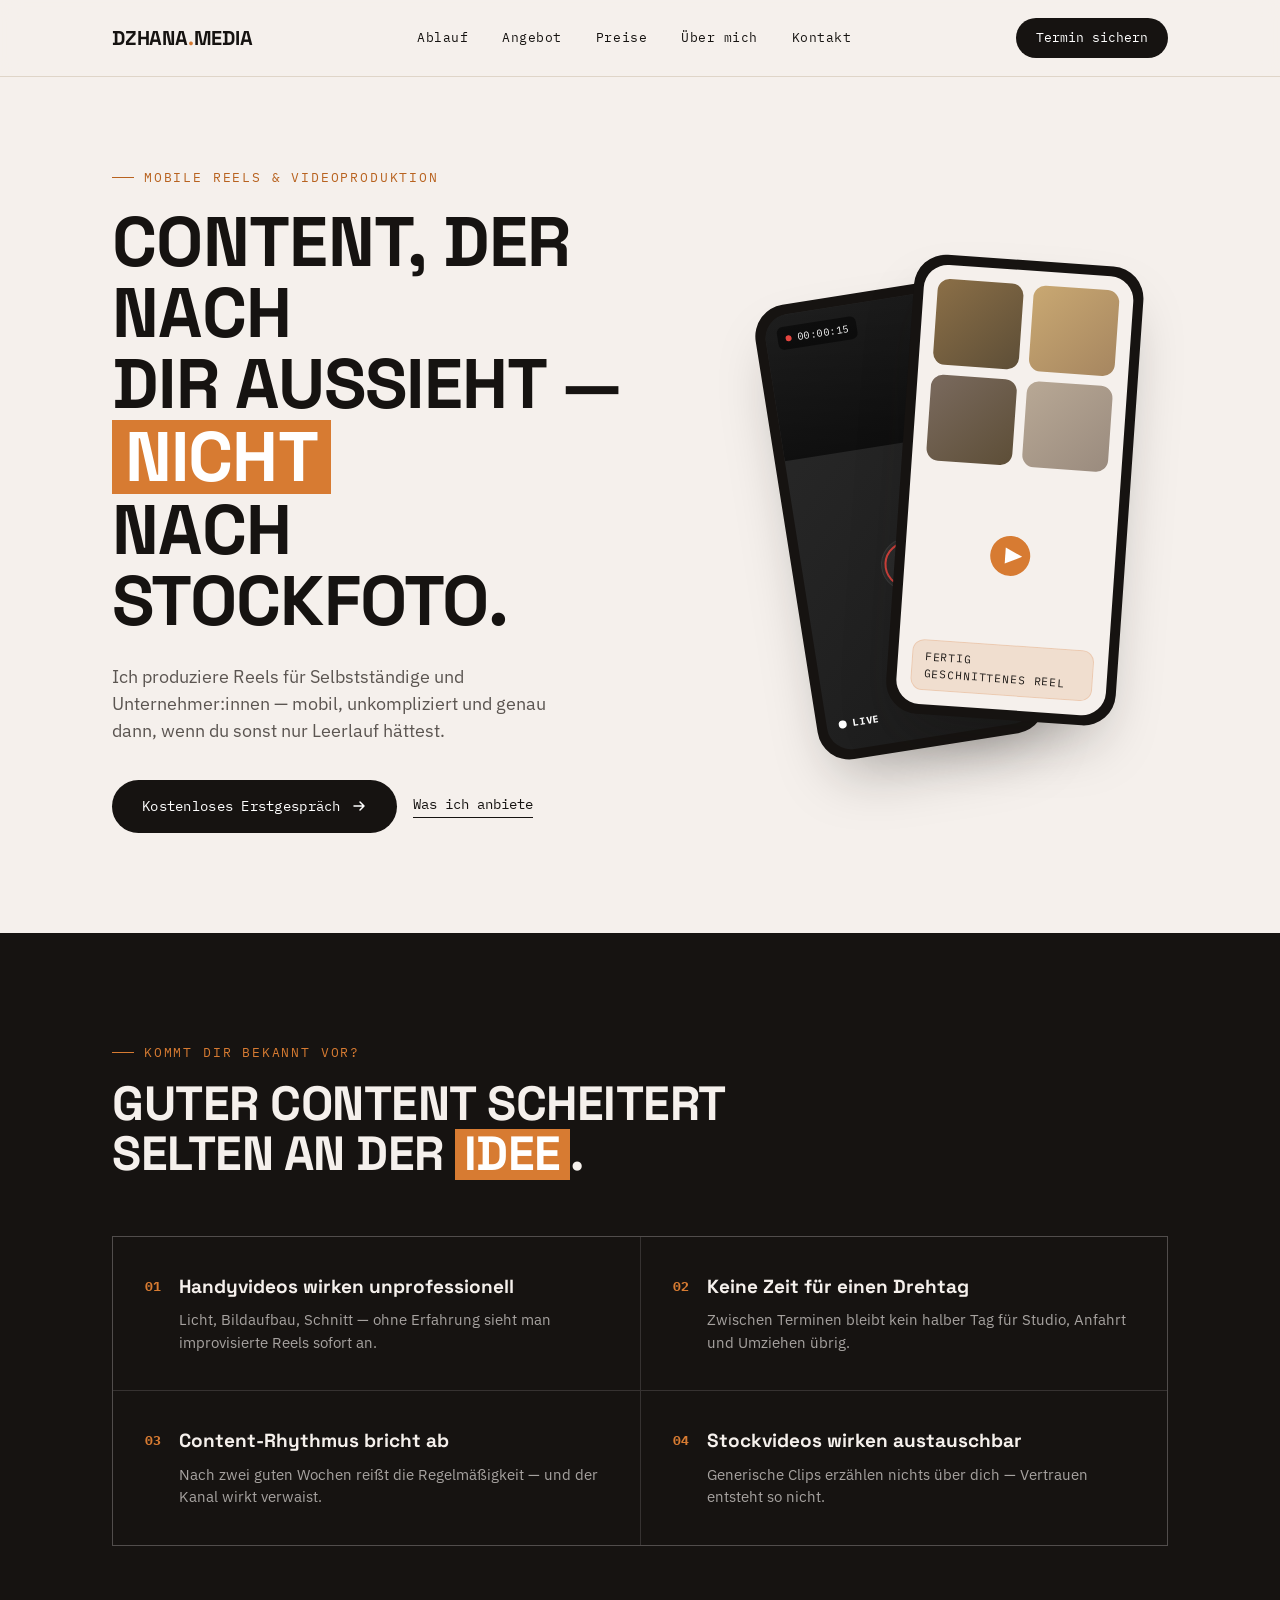
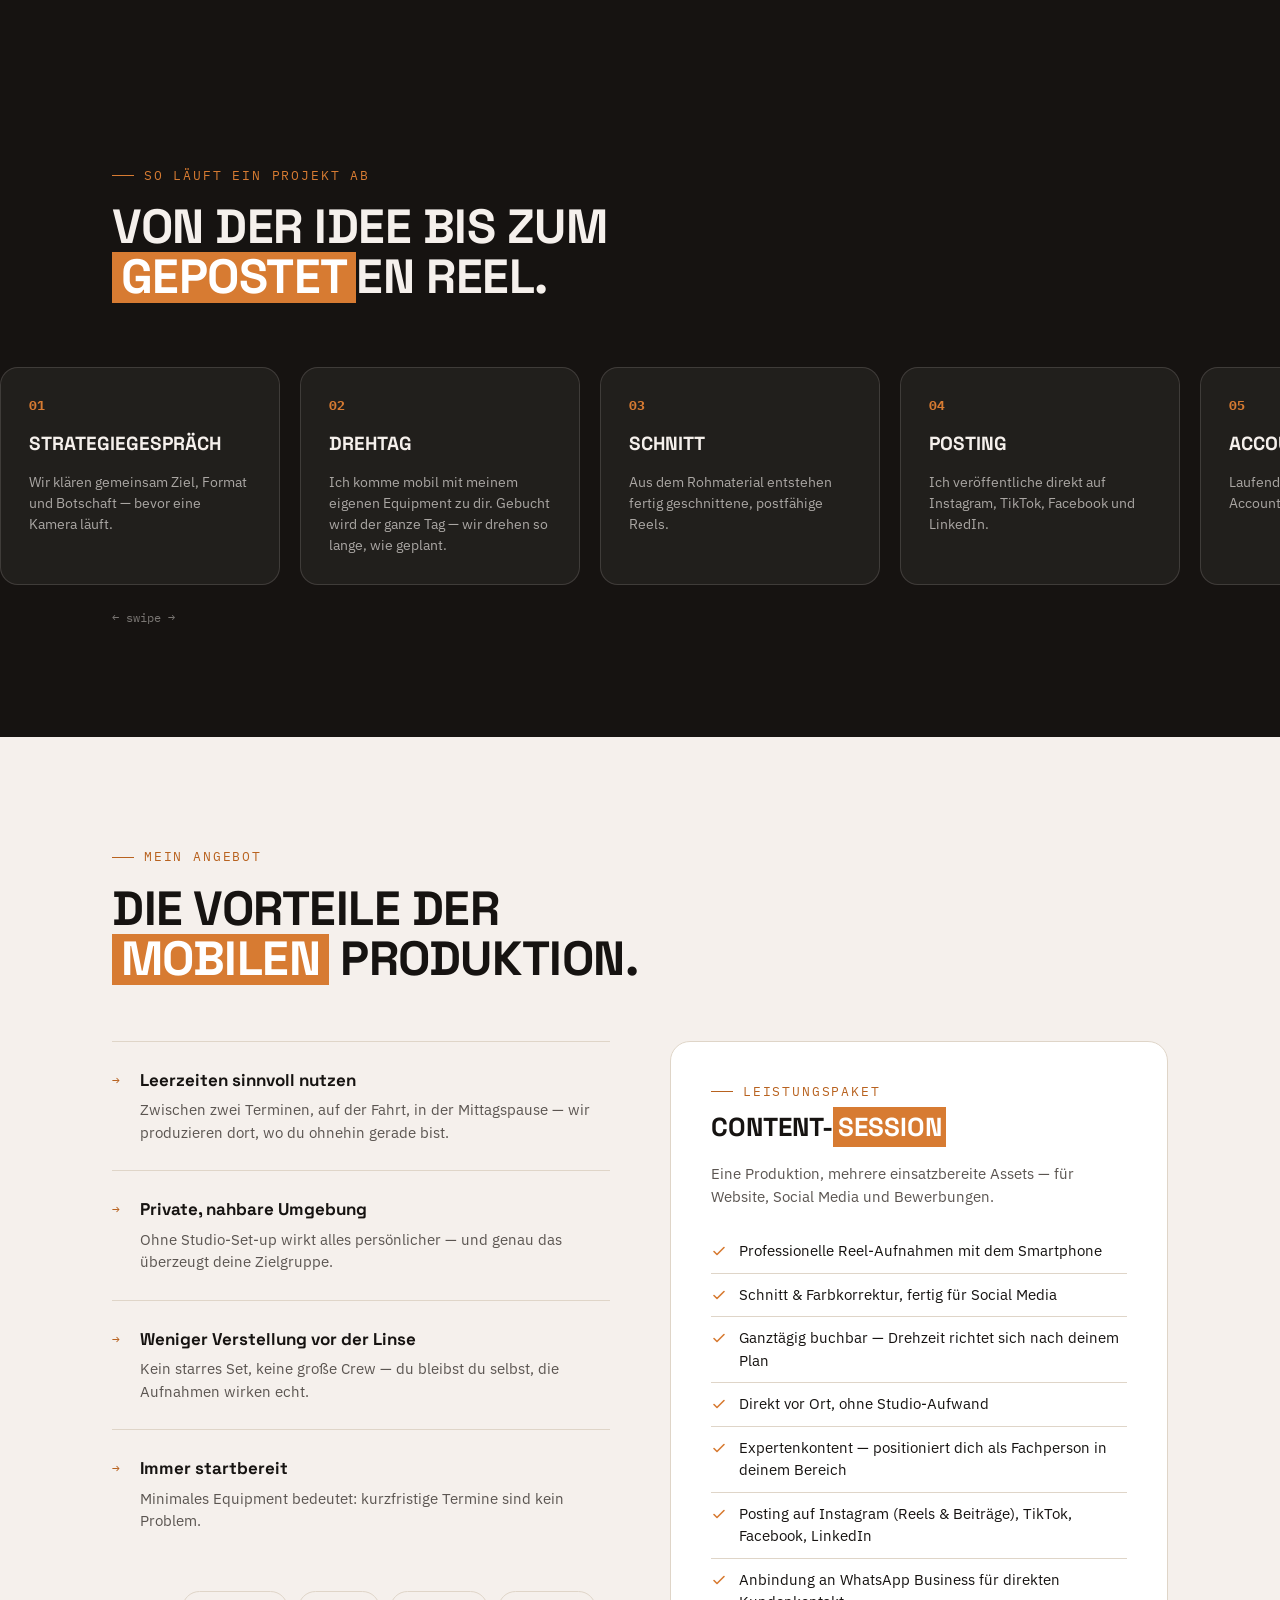
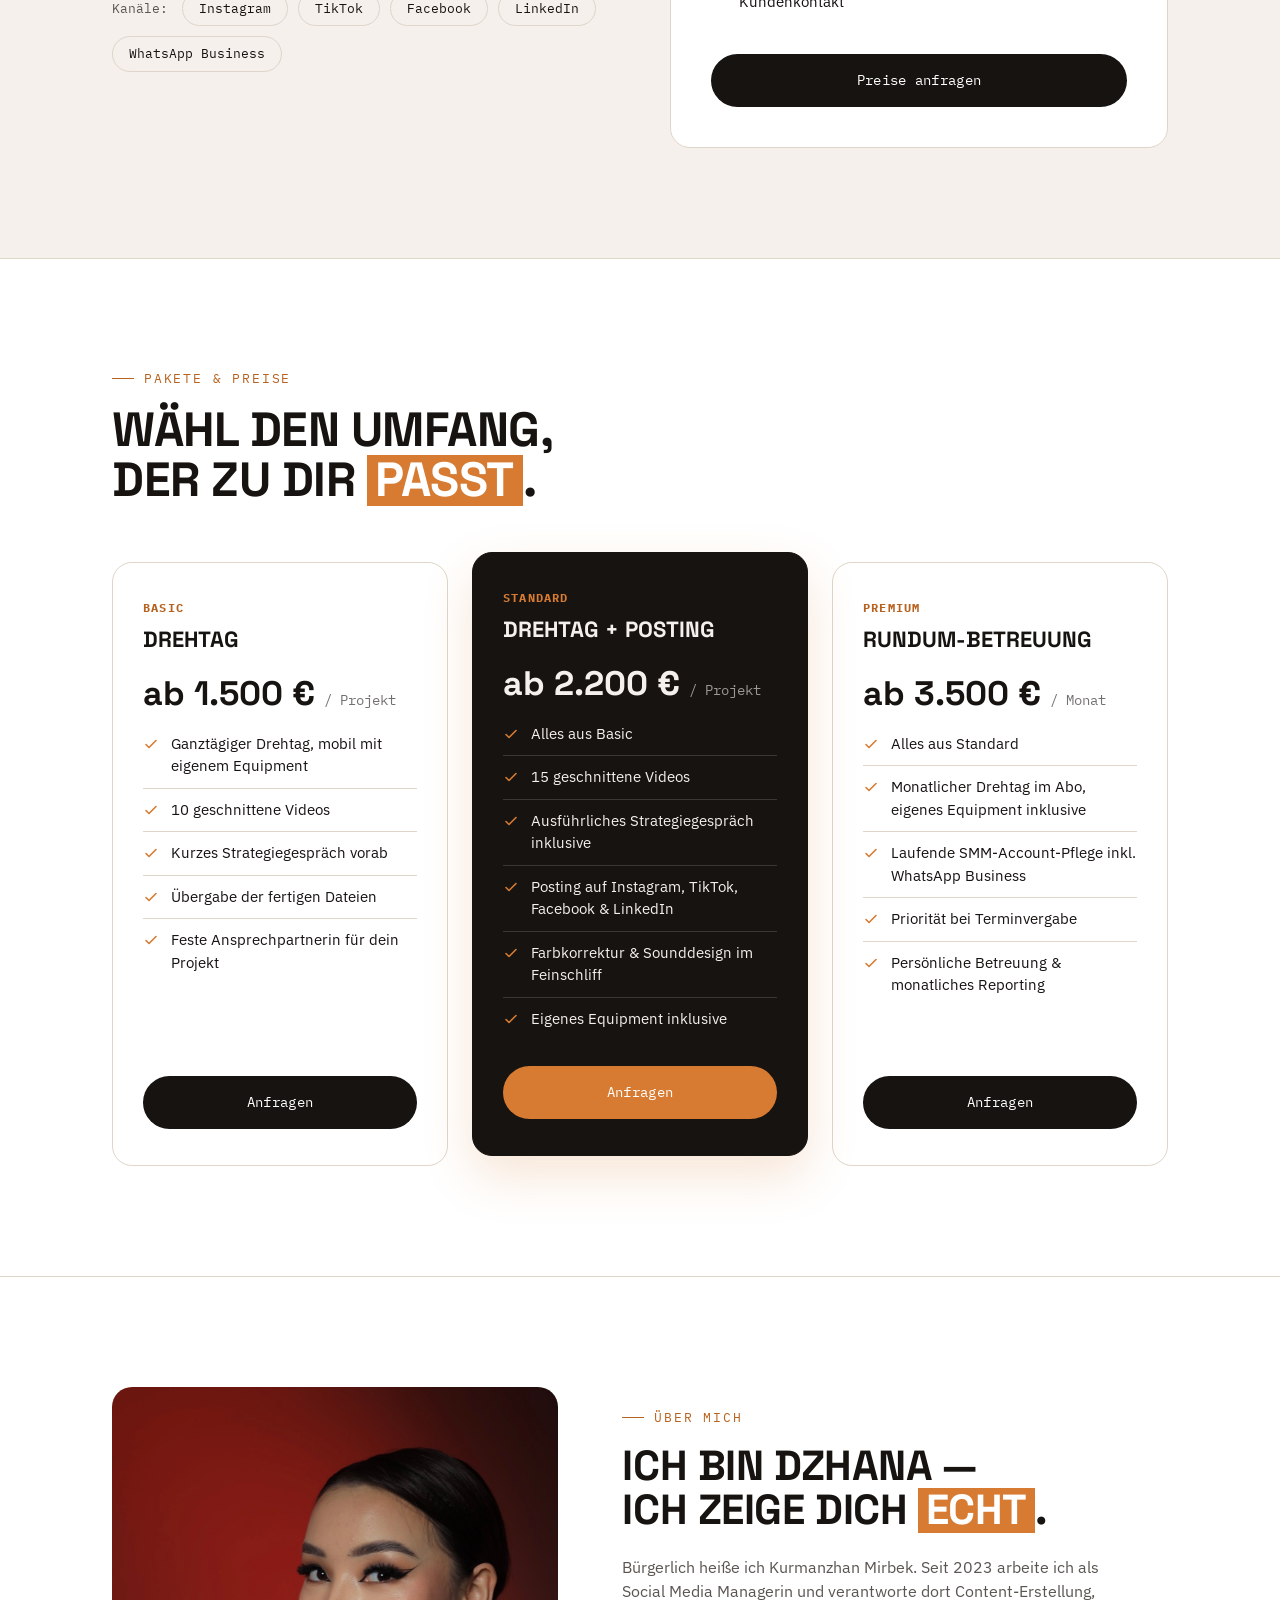
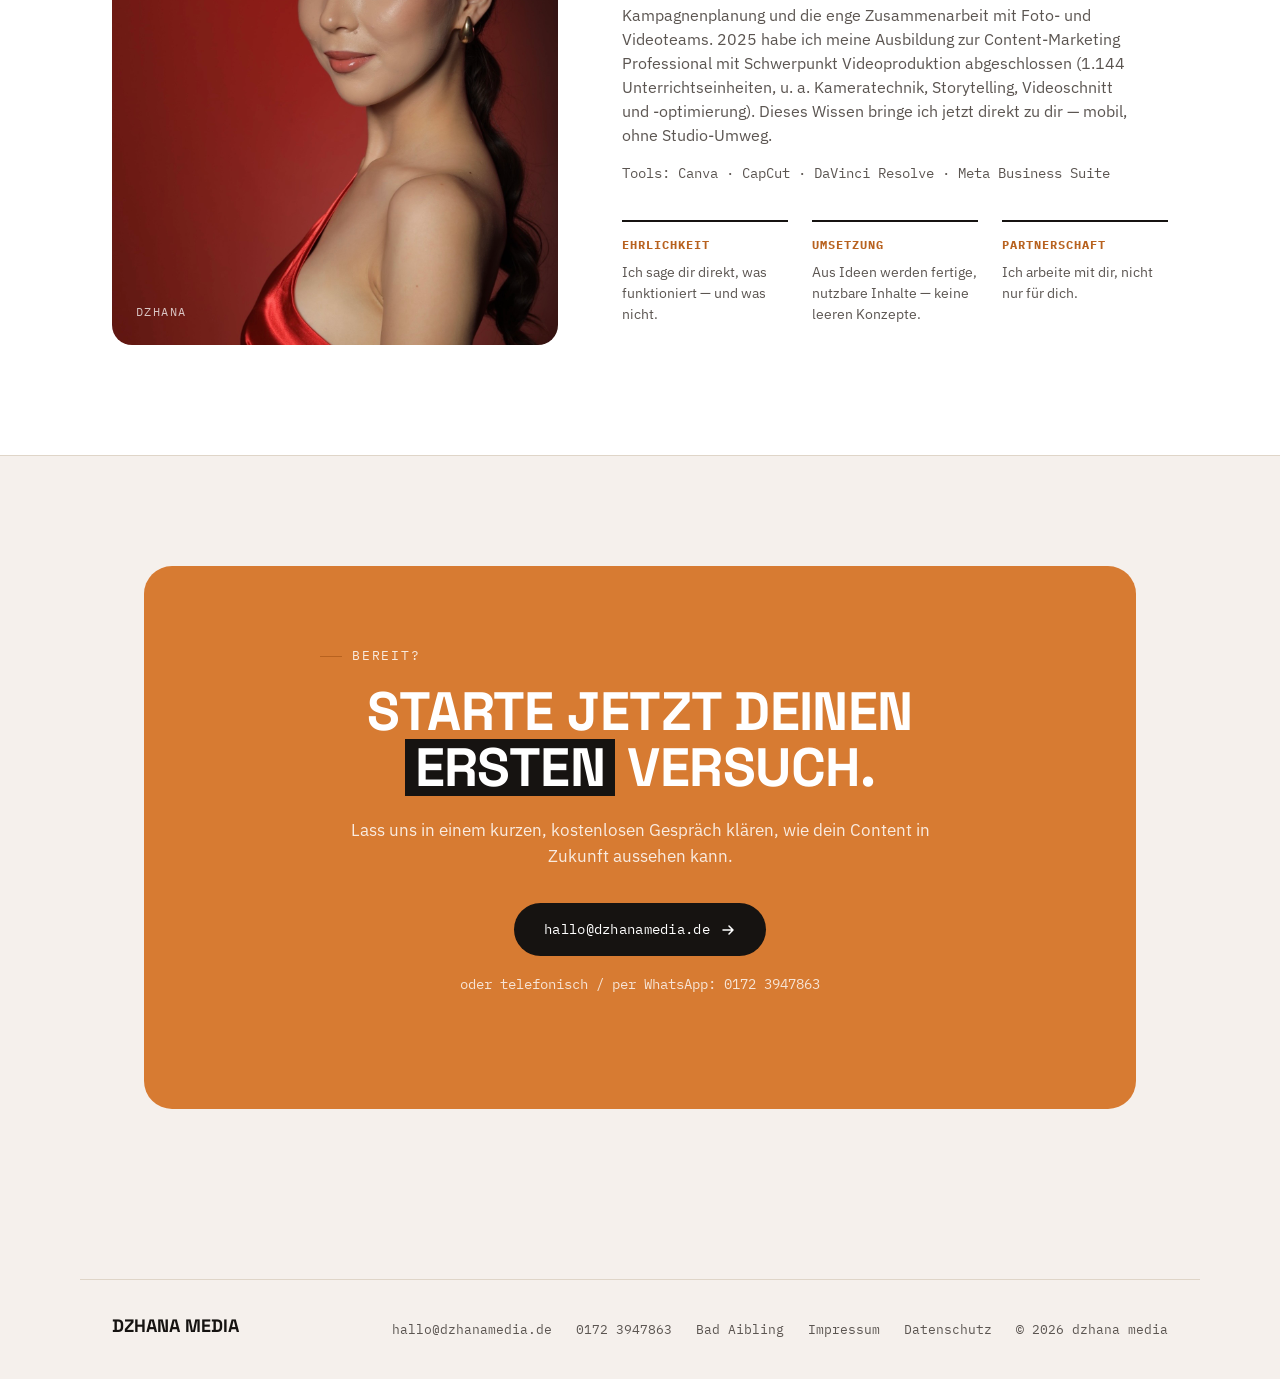
==== commit ab3fa6d8: "Add Dzhana portrait to About section - Integrated professional portrait photo - Replaced gradient pl" ====
--- a/index.html
+++ b/index.html
@@ -947,7 +947,7 @@
   <!-- ÜBER MICH -->
   <section id="ueber-mich" style="background:var(--white);border-top:1px solid var(--line);border-bottom:1px solid var(--line);">
     <div class="wrap about">
-      <div class="about-portrait reveal"></div>
+      <div class="about-portrait reveal" style="background-image:url('portrait.jpg');background-size:cover;background-position:center;"></div>
       <div class="reveal">
         <div class="eyebrow">Über mich</div>
         <h2 class="h-title" style="font-size:clamp(30px,3.6vw,42px);">Ich bin Dzhana —<br>ich zeige dich <span class="box">echt</span>.</h2>
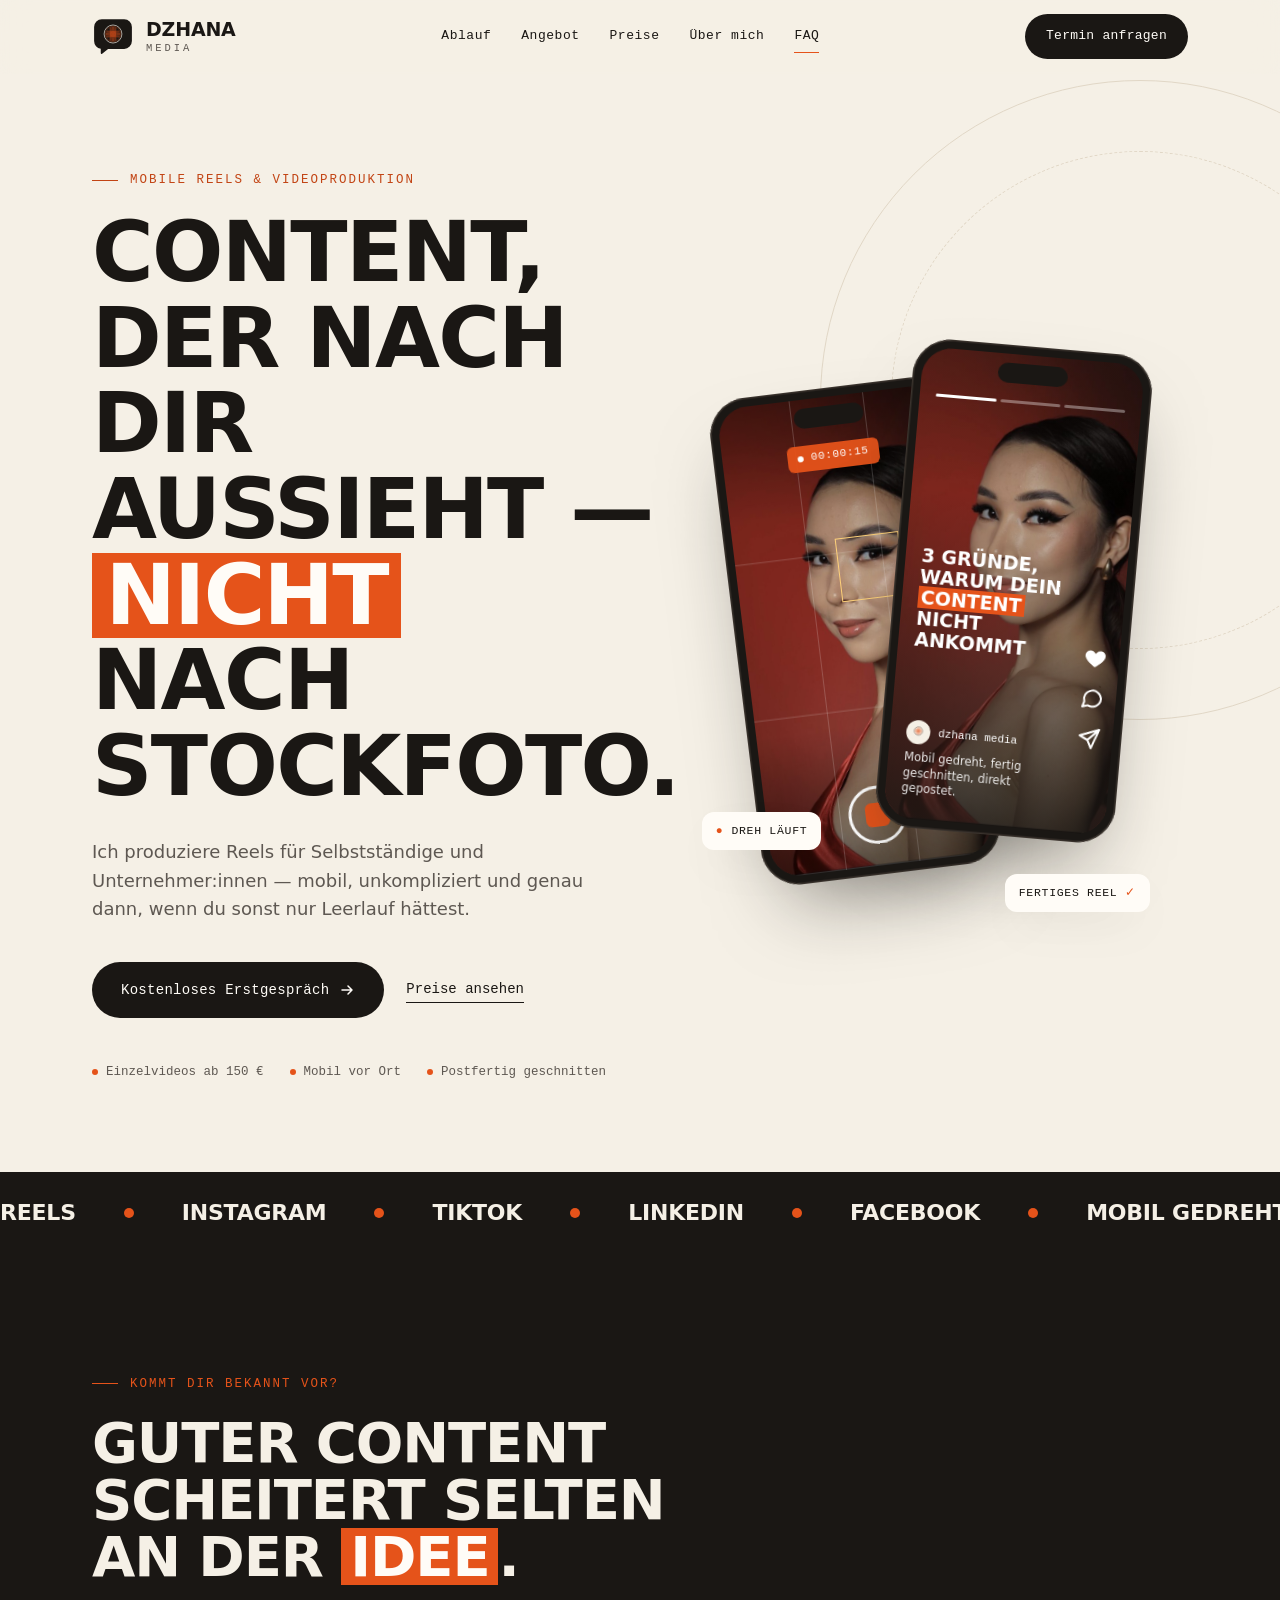
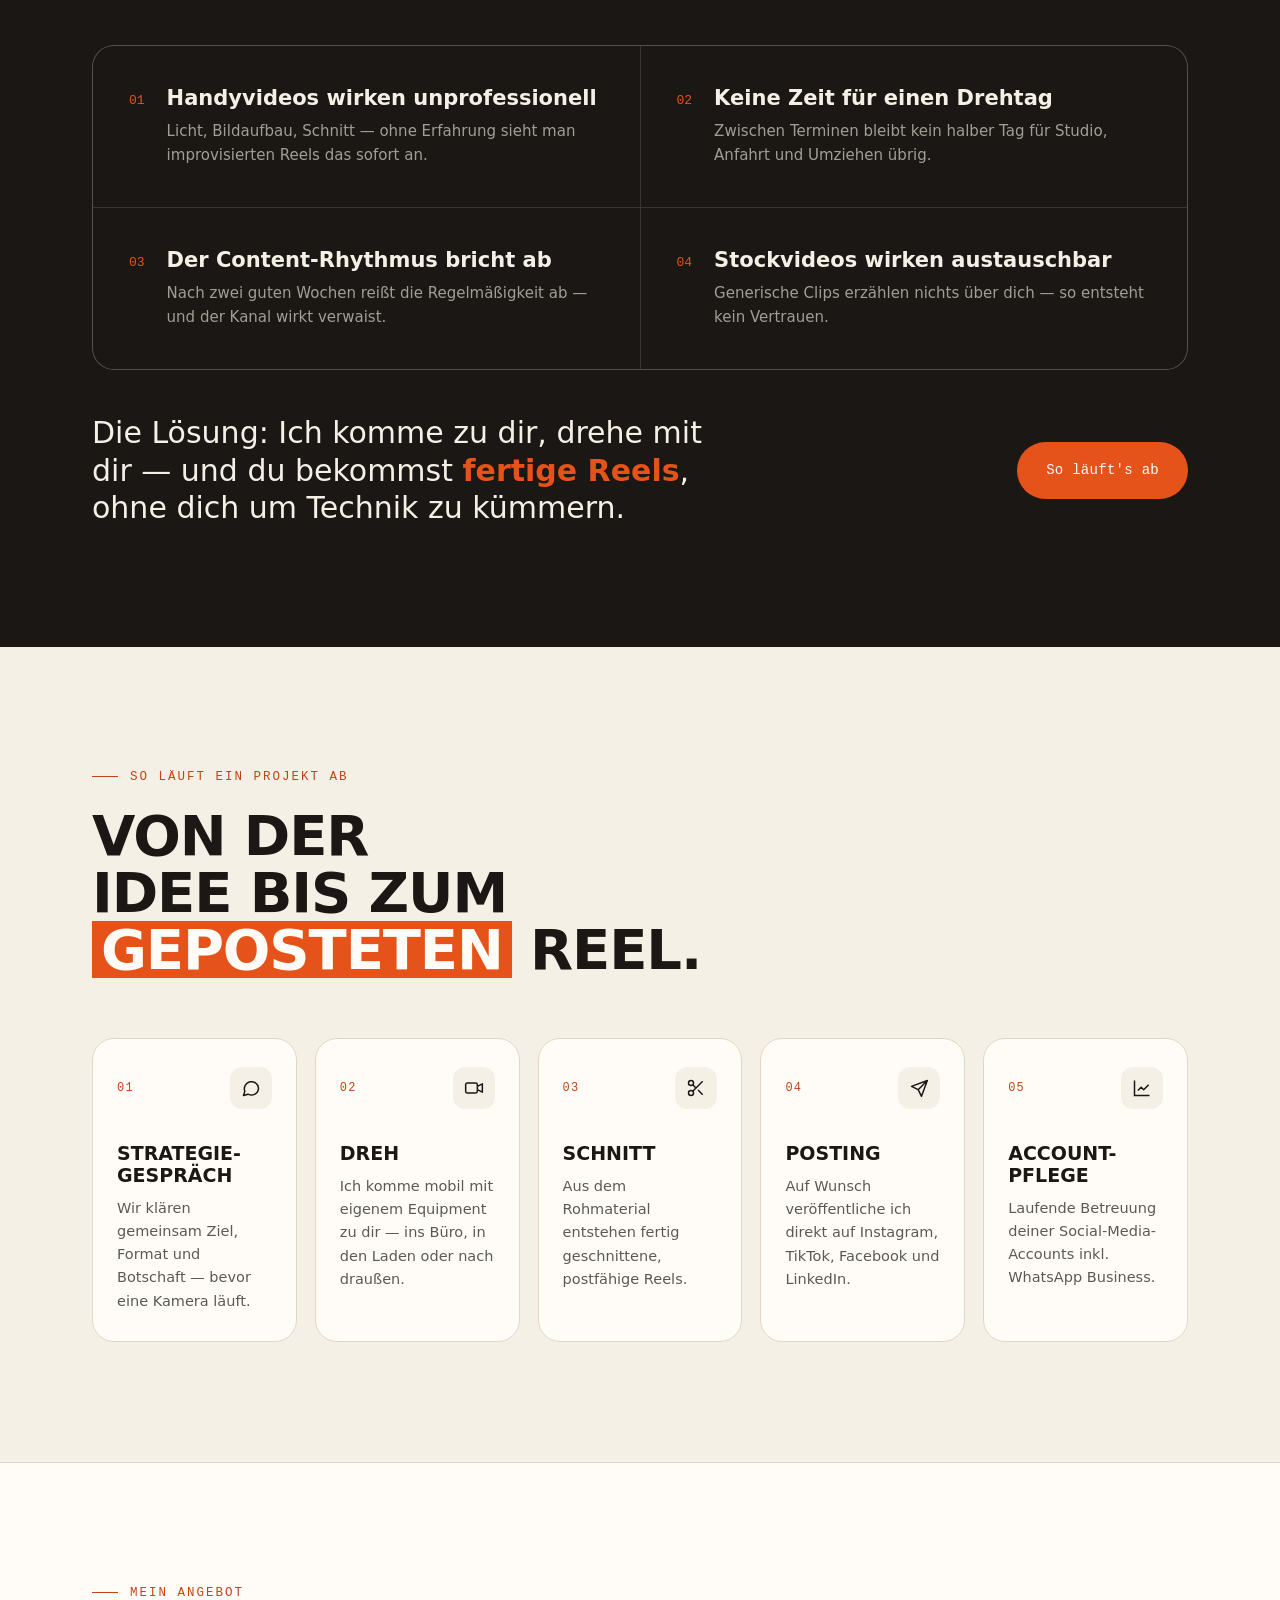
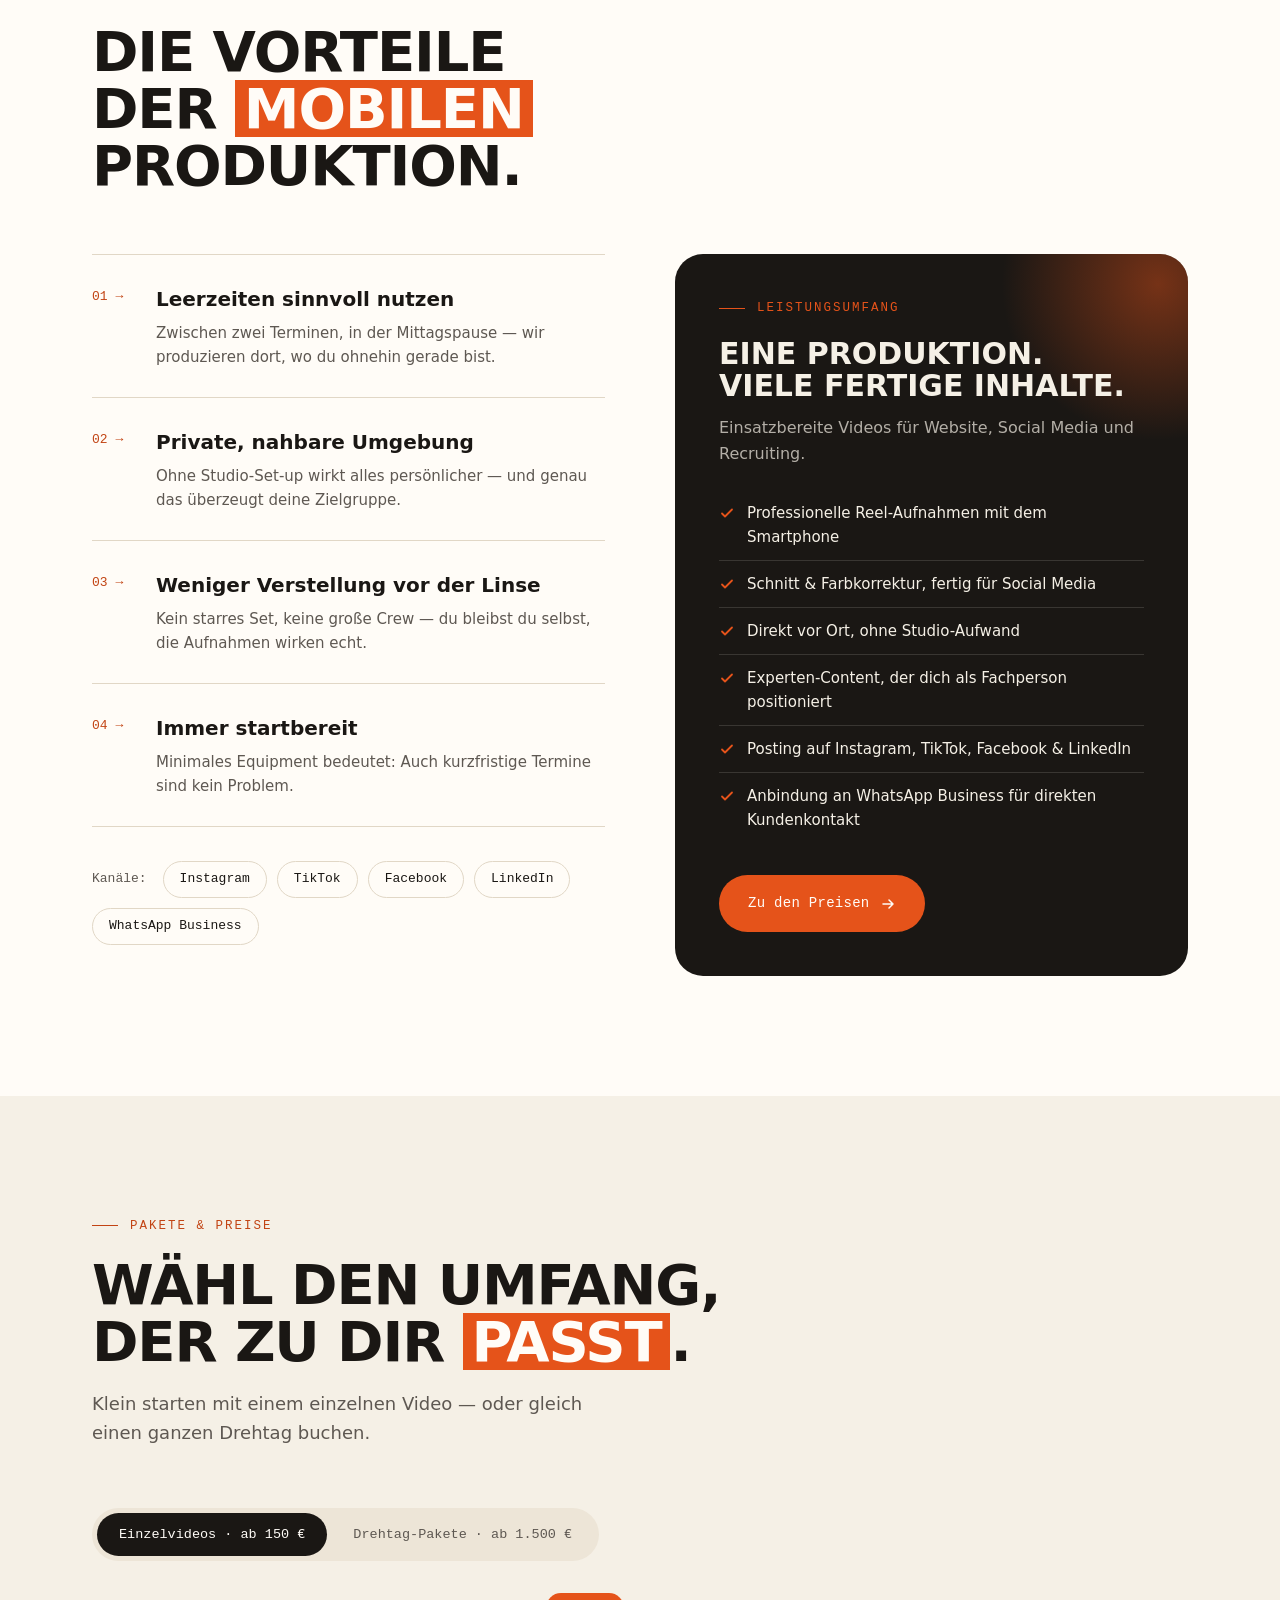
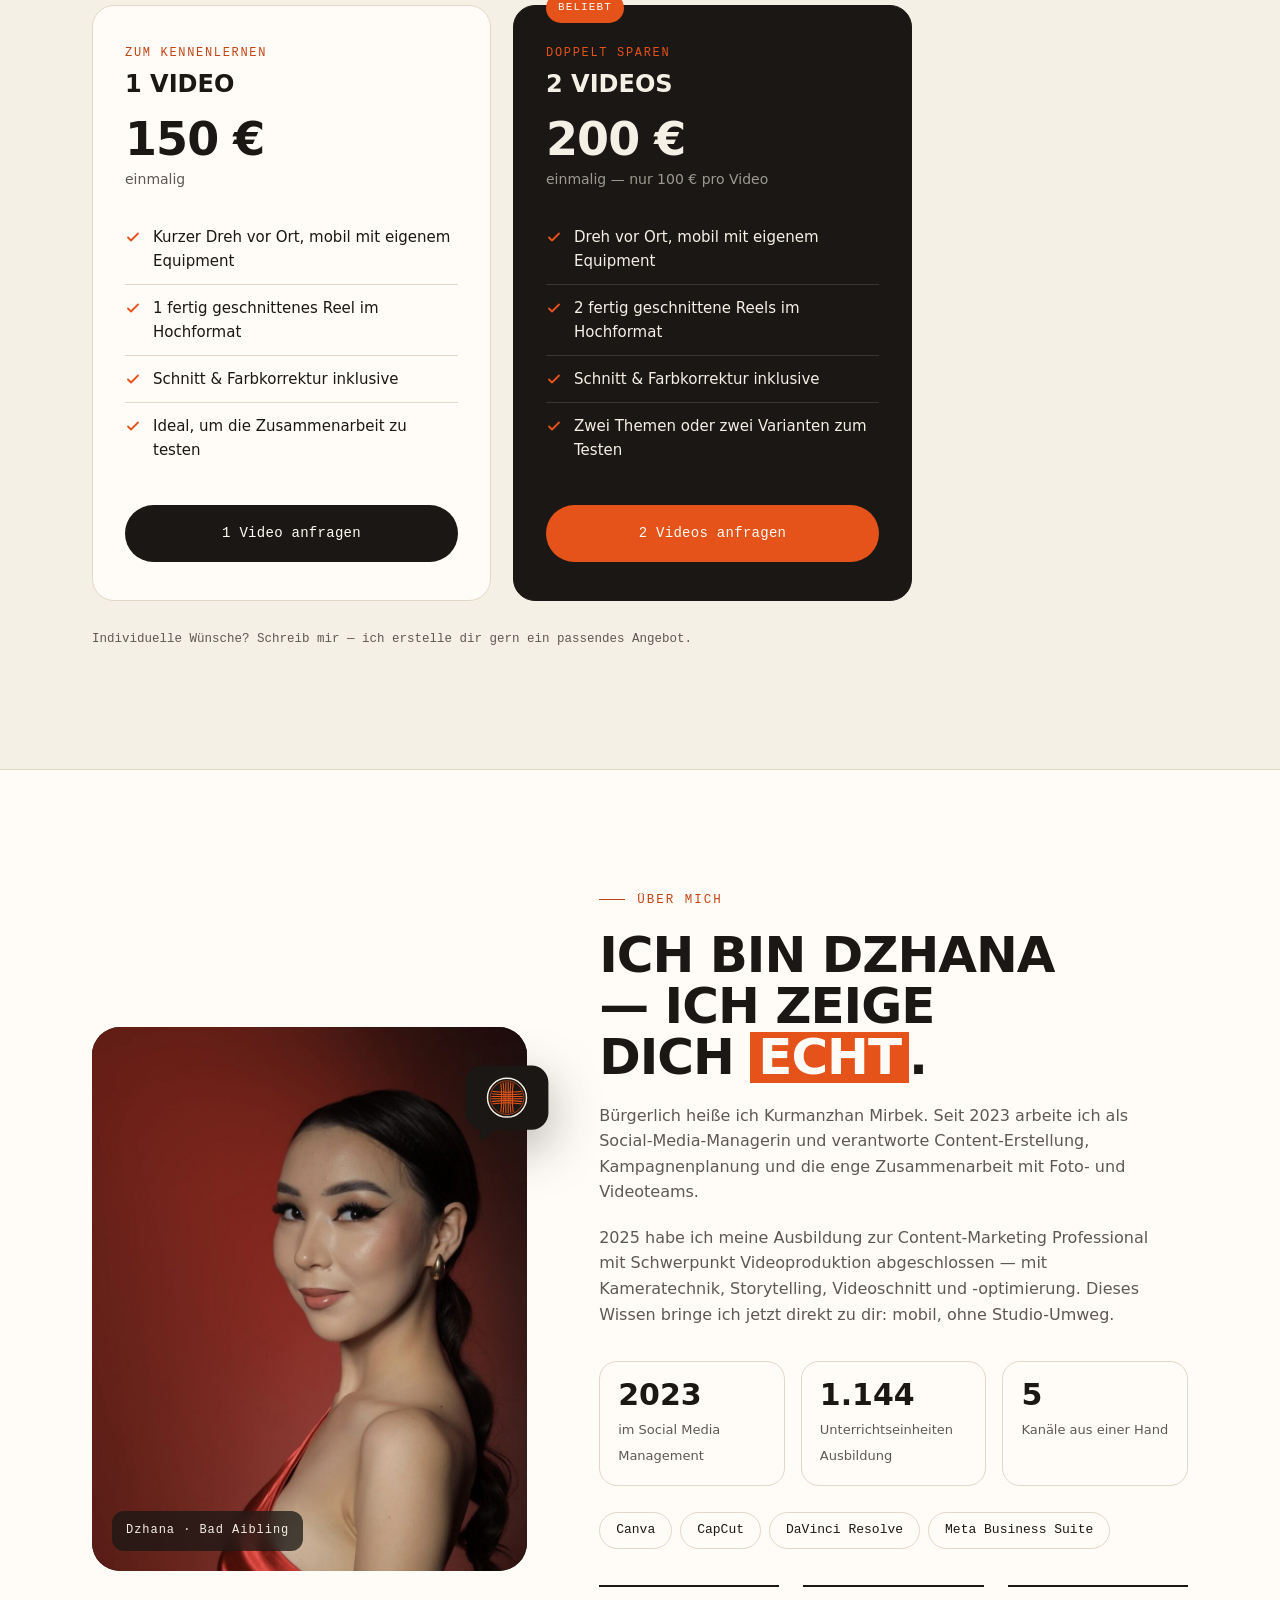
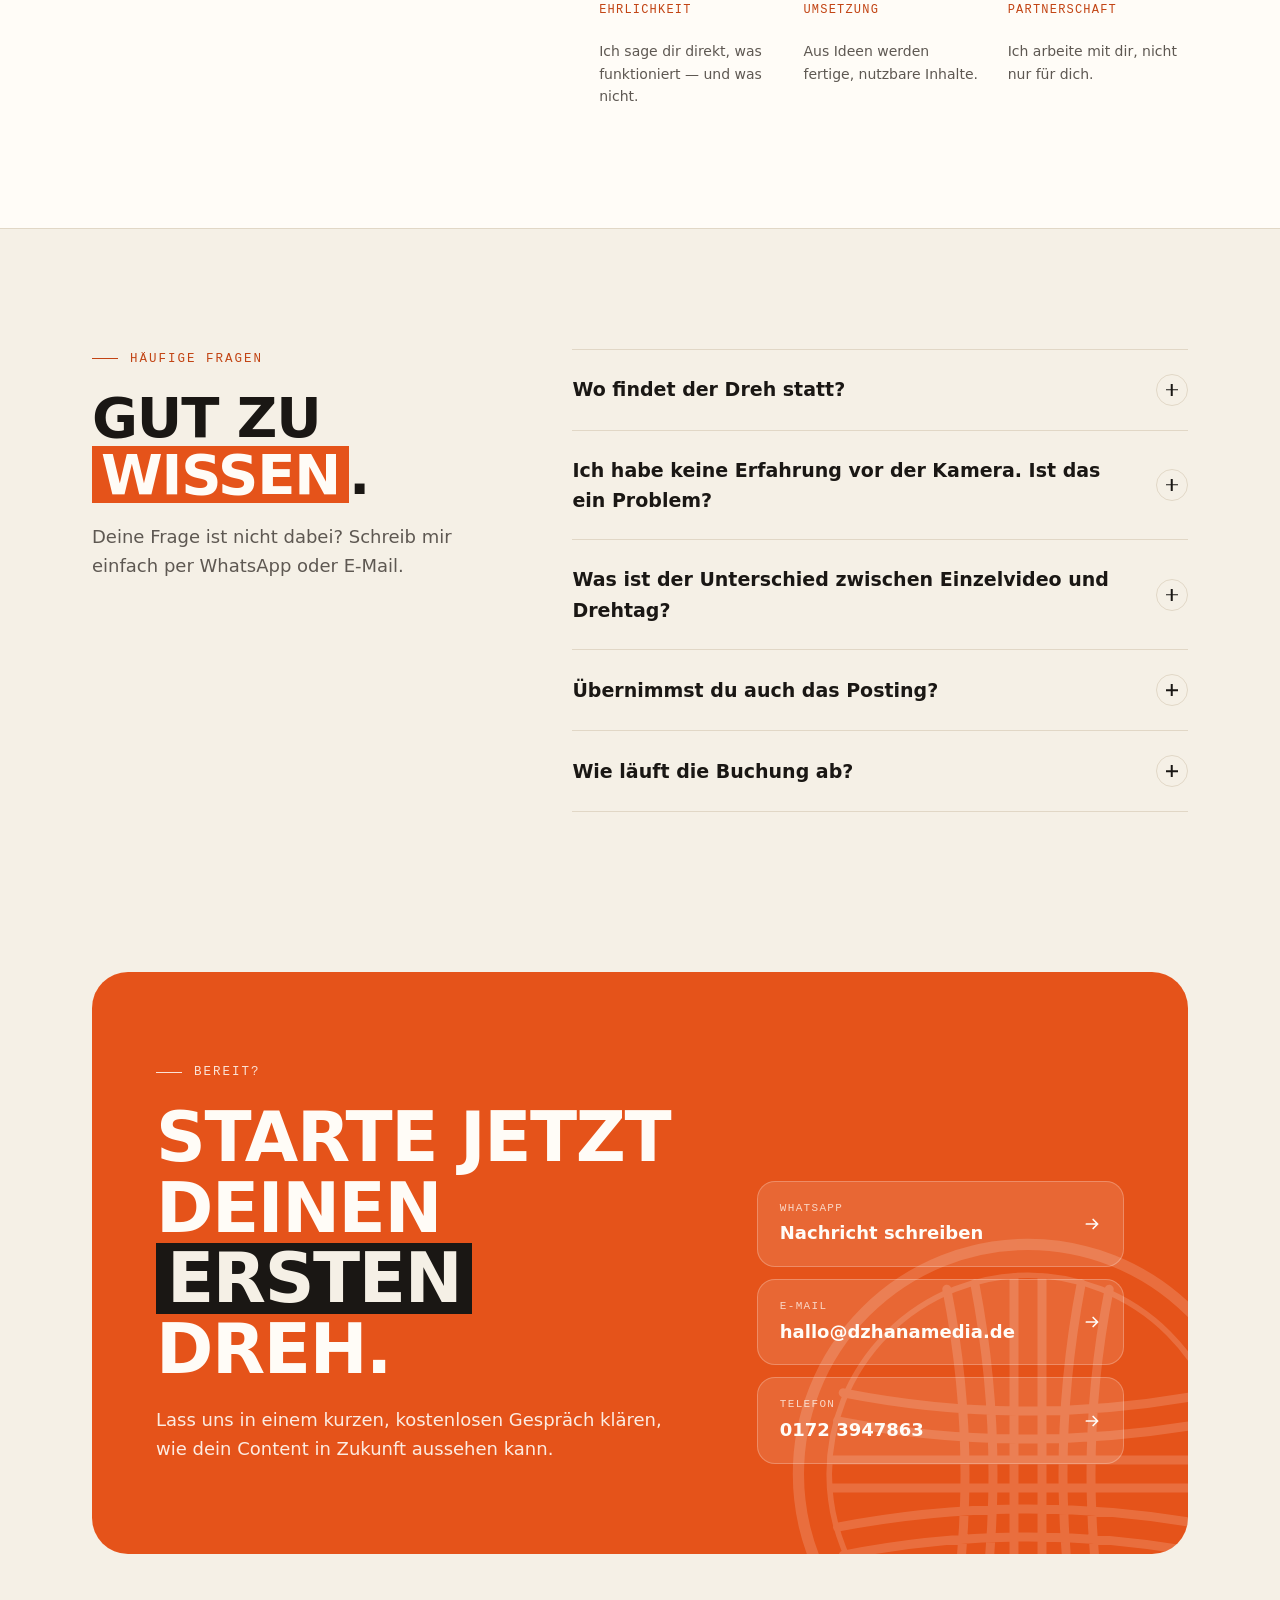
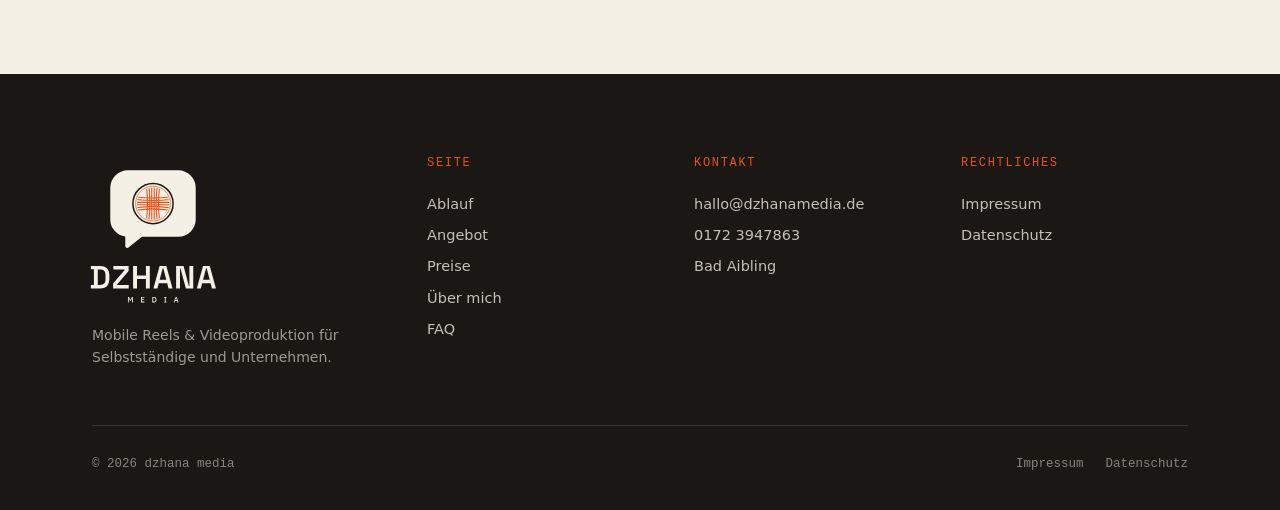
==== commit 15af7c70: "Professional redesign, single-video prices, Impressum and Datenschutz - New design in the logo color" ====
--- a/index.html
+++ b/index.html
@@ -1,984 +1,428 @@
 <!DOCTYPE html>
-<html lang="de">
+<html lang="de" class="no-js">
 <head>
 <meta charset="UTF-8">
 <meta name="viewport" content="width=device-width, initial-scale=1.0">
-<title>dzhana media — Mobile Reels &amp; Videoproduktion</title>
-<link rel="preconnect" href="https://fonts.googleapis.com">
-<link rel="preconnect" href="https://fonts.gstatic.com" crossorigin>
-<link href="https://fonts.googleapis.com/css2?family=Space+Grotesk:wght@500;700;800&family=IBM+Plex+Sans:wght@400;500;600&family=IBM+Plex+Mono:wght@400;500&display=swap" rel="stylesheet">
-<style>
-  :root{
-    --cream:#F5F0EC;
-    --ink:#161311;
-    --orange:#D77B32;
-    --orange-deep:#B8621F;
-    --white:#FFFFFF;
-    --line:#DFD5C8;
-    --ink-soft:#5B5551;
-    --font-display:'Space Grotesk', sans-serif;
-    --font-body:'IBM Plex Sans', sans-serif;
-    --font-mono:'IBM Plex Mono', monospace;
-    --wrap:1120px;
-  }
-  *{margin:0;padding:0;box-sizing:border-box;}
-  html{scroll-behavior:smooth;}
-  body{
-    background:var(--cream);
-    color:var(--ink);
-    font-family:var(--font-body);
-    line-height:1.5;
-    overflow-x:hidden;
-  }
-  a{color:inherit;text-decoration:none;}
-  img{max-width:100%;display:block;}
-  .wrap{max-width:var(--wrap);margin:0 auto;padding:0 32px;}
-  ::selection{background:var(--orange);color:var(--white);}
-
-  /* ---------- Reveal & Animations ---------- */
-  .reveal{
-    opacity:0;
-    transform:translateY(28px);
-    transition:opacity .7s cubic-bezier(.2,.7,.2,1), transform .7s cubic-bezier(.2,.7,.2,1);
-  }
-  .reveal.is-visible{
-    opacity:1;
-    transform:translateY(0);
-  }
-
-  @keyframes fadeInUp {
-    from {
-      opacity: 0;
-      transform: translateY(30px);
-    }
-    to {
-      opacity: 1;
-      transform: translateY(0);
-    }
-  }
-
-  @keyframes slideInRight {
-    from {
-      opacity: 0;
-      transform: translateX(-50px);
-    }
-    to {
-      opacity: 1;
-      transform: translateX(0);
-    }
-  }
-
-  @keyframes slideInLeft {
-    from {
-      opacity: 0;
-      transform: translateX(50px);
-    }
-    to {
-      opacity: 1;
-      transform: translateX(0);
-    }
-  }
-
-  @keyframes scaleIn {
-    from {
-      opacity: 0;
-      transform: scale(0.95);
-    }
-    to {
-      opacity: 1;
-      transform: scale(1);
-    }
-  }
-
-  @keyframes float {
-    0%, 100% {
-      transform: translateY(0px);
-    }
-    50% {
-      transform: translateY(-12px);
-    }
-  }
-
-  @keyframes glow {
-    0%, 100% {
-      box-shadow: 0 0 20px rgba(215, 123, 50, 0.3), 0 30px 60px -20px rgba(22, 19, 17, 0.35);
-    }
-    50% {
-      box-shadow: 0 0 30px rgba(215, 123, 50, 0.5), 0 30px 60px -20px rgba(22, 19, 17, 0.4);
-    }
-  }
-
-  @keyframes pulse {
-    0%, 100% {
-      box-shadow: 0 0 0 0 rgba(215, 123, 50, 0.7);
-    }
-    70% {
-      box-shadow: 0 0 0 15px rgba(215, 123, 50, 0);
-    }
-  }
-
-  @keyframes shimmer {
-    0% {
-      background-position: -1000px 0;
-    }
-    100% {
-      background-position: 1000px 0;
-    }
-  }
-
-  @media (prefers-reduced-motion: reduce){
-    .reveal{opacity:1;transform:none;transition:none;}
-    html{scroll-behavior:auto;}
-    * {animation: none !important;}
-  }
-
-  /* ---------- Headline signature: boxed highlight ---------- */
-  .h-title{
-    font-family:var(--font-display);
-    font-weight:800;
-    text-transform:uppercase;
-    line-height:1.02;
-    letter-spacing:-0.01em;
-  }
-  .box{
-    background:var(--orange);
-    color:var(--white);
-    padding:0.02em 0.18em;
-    box-decoration-break:clone;
-    -webkit-box-decoration-break:clone;
-    display:inline-block;
-    position:relative;
-    transition:all .3s ease;
-  }
-  .box::before {
-    content: '';
-    position: absolute;
-    inset: 0;
-    background: var(--orange);
-    border-radius: 4px;
-    opacity: 0;
-    z-index: -1;
-    transition: opacity .3s ease;
-  }
-  .box:hover::before {
-    opacity: 0.15;
-  }
-  .box.dark{background:var(--ink);color:var(--white);}
-
-  .eyebrow{
-    font-family:var(--font-mono);
-    font-size:13px;
-    letter-spacing:0.14em;
-    text-transform:uppercase;
-    color:var(--orange-deep);
-    display:flex;
-    align-items:center;
-    gap:10px;
-    margin-bottom:18px;
-    animation: slideInRight .6s ease-out;
-  }
-  .eyebrow::before{
-    content:"";
-    width:22px;height:1px;background:var(--orange-deep);
-    transition: width .3s ease;
-  }
-
-  /* ---------- Nav ---------- */
-  header{
-    position:fixed;top:0;left:0;right:0;z-index:100;
-    background:rgba(245,240,236,0.86);
-    backdrop-filter:blur(10px);
-    border-bottom:1px solid var(--line);
-    animation: slideDown .5s ease-out;
-  }
-  @keyframes slideDown {
-    from {
-      transform: translateY(-100%);
-    }
-    to {
-      transform: translateY(0);
-    }
-  }
-  nav{
-    display:flex;align-items:center;justify-content:space-between;
-    padding:18px 32px;max-width:var(--wrap);margin:0 auto;
-  }
-  .logo{
-    font-family:var(--font-display);font-weight:800;font-size:20px;
-    text-transform:uppercase;letter-spacing:-0.01em;
-    position:relative;
-    transition: transform .3s ease;
-  }
-  .logo:hover {
-    transform: scale(1.05);
-  }
-  .logo span{color:var(--orange);}
-  .nav-links{display:flex;gap:34px;font-family:var(--font-mono);font-size:13px;letter-spacing:0.04em;}
-  .nav-links a{
-    position:relative;color:var(--ink);
-    transition: color .3s ease;
-  }
-  .nav-links a::after{
-    content:"";position:absolute;left:0;bottom:-4px;width:0;height:1px;background:var(--ink);
-    transition:width .25s ease;
-  }
-  .nav-links a:hover{
-    color: var(--orange);
-  }
-  .nav-links a:hover::after{width:100%;}
-  .nav-cta{
-    font-family:var(--font-mono);font-size:13px;
-    background:var(--ink);color:var(--white);
-    padding:10px 20px;border-radius:100px;
-    transition:all .3s ease;
-    position:relative;
-    overflow:hidden;
-  }
-  .nav-cta::before {
-    content: '';
-    position: absolute;
-    inset: 0;
-    background: var(--orange-deep);
-    transform: scaleX(0);
-    transform-origin: left;
-    transition: transform .3s ease;
-    z-index: -1;
-  }
-  .nav-cta:hover {
-    background: var(--orange-deep);
-    transform: translateY(-2px);
-  }
-  .burger{display:none;background:none;border:none;cursor:pointer;}
-
-  /* ---------- Hero ---------- */
-  .hero{
-    padding:168px 0 100px;
-    position:relative;
-    overflow:hidden;
-  }
-  .hero .wrap{display:grid;grid-template-columns:1.15fr 0.85fr;gap:56px;align-items:center;}
-  .hero-copy {
-    animation: slideInLeft .8s ease-out;
-  }
-  .hero-copy .h-title{
-    font-size:clamp(40px,6vw,70px);
-    animation: fadeInUp .8s ease-out .1s backwards;
-  }
-  .hero-sub{
-    font-size:18px;color:var(--ink-soft);max-width:460px;margin:26px 0 36px;
-    animation: fadeInUp .8s ease-out .2s backwards;
-  }
-  .hero-actions{
-    display:flex;gap:16px;flex-wrap:wrap;align-items:center;
-    animation: fadeInUp .8s ease-out .3s backwards;
-  }
-  .btn-primary{
-    font-family:var(--font-mono);font-size:14px;letter-spacing:0.02em;
-    background:var(--ink);color:var(--white);
-    padding:16px 30px;border-radius:100px;
-    display:inline-flex;align-items:center;gap:10px;
-    transition:all .3s cubic-bezier(.2,.7,.2,1);
-    position:relative;
-    overflow:hidden;
-  }
-  .btn-primary::before {
-    content: '';
-    position: absolute;
-    inset: 0;
-    background: var(--orange-deep);
-    transform: scaleX(0);
-    transform-origin: left;
-    transition: transform .3s ease;
-    z-index: -1;
-  }
-  .btn-primary:hover{
-    background:var(--orange-deep);
-    transform:translateY(-3px);
-    box-shadow: 0 10px 25px rgba(22, 19, 17, 0.2);
-  }
-  .btn-primary svg{
-    transition:transform .3s ease;
-  }
-  .btn-primary:hover svg{
-    transform:translateX(4px);
-  }
-  .btn-ghost{
-    font-family:var(--font-mono);font-size:14px;
-    color:var(--ink);border-bottom:1px solid var(--ink);padding-bottom:2px;
-    transition: all .3s ease;
-  }
-  .btn-ghost:hover {
-    color: var(--orange-deep);
-    border-color: var(--orange-deep);
-  }
-
-  /* phone stack — signature visual echoing the carousel format */
-  .phone-stack{
-    position:relative;height:520px;display:flex;align-items:center;justify-content:center;
-    animation: slideInRight .8s ease-out;
-  }
-  .phone{
-    position:absolute;width:230px;height:460px;
-    border-radius:32px;
-    background:var(--ink);
-    padding:10px;
-    box-shadow:0 30px 60px -20px rgba(22,19,17,0.35);
-    transition: all .3s ease;
-  }
-  .phone:hover {
-    animation: float .4s ease-in-out infinite;
-  }
-  .phone-screen{
-    width:100%;height:100%;border-radius:24px;overflow:hidden;
-    display:flex;flex-direction:column;justify-content:flex-end;
-    padding:18px;position:relative;
-  }
-  .phone.p1{
-    transform:rotate(-9deg) translate(-58px,10px);z-index:1;
-    animation: fadeInUp .8s ease-out .2s backwards;
-  }
-  .phone.p1 .phone-screen{background:linear-gradient(160deg,#e9c9a0,#c96b2e);}
-  .phone.p2{
-    transform:rotate(4deg) translate(58px,-14px);z-index:2;
-    animation: fadeInUp .8s ease-out .3s backwards;
-  }
-  .phone.p2 .phone-screen{background:linear-gradient(160deg,var(--cream),#d8cabb);}
-  .phone.p2 .phone-screen .tag{color:var(--ink);}
-  .phone-tag{
-    font-family:var(--font-mono);font-size:11px;text-transform:uppercase;letter-spacing:0.08em;
-    color:var(--white);background:rgba(22,19,17,0.35);
-    padding:6px 10px;border-radius:100px;align-self:flex-start;
-    animation: slideInUp .6s ease-out;
-  }
-  @keyframes slideInUp {
-    from {
-      opacity: 0;
-      transform: translateY(20px);
-    }
-    to {
-      opacity: 1;
-      transform: translateY(0);
-    }
-  }
-  .rec-dot{
-    position:absolute;top:22px;right:22px;
-    width:9px;height:9px;border-radius:50%;background:#e5453f;
-    animation: pulse 2s infinite;
-  }
-  .squiggle{position:absolute;top:-40px;right:-120px;width:420px;opacity:0.5;pointer-events:none;}
-
-  /* ---------- Section shell ---------- */
-  section{padding:110px 0;position:relative;}
-  .section-head{max-width:640px;margin-bottom:56px;}
-  .section-head .h-title{
-    font-size:clamp(32px,4.2vw,48px);
-    animation: fadeInUp .8s ease-out;
-  }
-
-  /* ---------- Pain points ---------- */
-  .pain{background:var(--ink);color:var(--cream);}
-  .pain .eyebrow{color:var(--orange);}
-  .pain .eyebrow::before{background:var(--orange);}
-  .pain-grid{
-    display:grid;grid-template-columns:repeat(2,1fr);gap:1px;
-    background:rgba(245,240,236,0.14);border:1px solid rgba(245,240,236,0.14);
-  }
-  .pain-item{
-    background:var(--ink);padding:36px 32px;
-    display:flex;gap:18px;align-items:flex-start;
-    transition: all .3s ease;
-    animation: fadeInUp .6s ease-out backwards;
-  }
-  .pain-item:nth-child(1) { animation-delay: 0s; }
-  .pain-item:nth-child(2) { animation-delay: .1s; }
-  .pain-item:nth-child(3) { animation-delay: .2s; }
-  .pain-item:nth-child(4) { animation-delay: .3s; }
-  .pain-item:hover{
-    background: rgba(245, 240, 236, 0.05);
-    padding: 36px 32px;
-  }
-  .pain-num{
-    font-family:var(--font-mono);color:var(--orange);font-size:13px;padding-top:4px;
-    font-weight: 700;
-  }
-  .pain-item h3{font-family:var(--font-display);font-size:19px;font-weight:700;margin-bottom:8px;}
-  .pain-item p{color:rgba(245,240,236,0.65);font-size:15px;}
-
-  /* ---------- Angebot / Vorteile ---------- */
-  .offer-grid{display:grid;grid-template-columns:1fr 1fr;gap:60px;align-items:start;}
-  .advantage{
-    display:flex;gap:20px;padding:26px 0;border-top:1px solid var(--line);
-    transition: transform .3s ease;
-    animation: slideInLeft .6s ease-out backwards;
-  }
-  .advantage:nth-child(1) { animation-delay: 0s; }
-  .advantage:nth-child(2) { animation-delay: .1s; }
-  .advantage:nth-child(3) { animation-delay: .2s; }
-  .advantage:nth-child(4) { animation-delay: .3s; }
-  .advantage:hover{
-    transform: translateX(8px);
-  }
-  .advantage:last-child{border-bottom:1px solid var(--line);}
-  .advantage-mark{
-    font-family:var(--font-mono);font-size:13px;color:var(--orange-deep);white-space:nowrap;padding-top:3px;
-    transition: transform .3s ease;
-  }
-  .advantage:hover .advantage-mark {
-    transform: translateX(4px);
-  }
-  .advantage h4{font-family:var(--font-display);font-weight:700;font-size:17px;margin-bottom:6px;}
-  .advantage p{color:var(--ink-soft);font-size:15px;}
-  .channel-strip{
-    display:flex;align-items:center;flex-wrap:wrap;gap:10px;margin-top:32px;
-    animation: slideInLeft .6s ease-out .5s backwards;
-  }
-  .channel-label{font-family:var(--font-mono);font-size:13px;color:var(--ink-soft);margin-right:4px;}
-  .channel-pill{
-    font-family:var(--font-mono);font-size:13px;
-    border:1px solid var(--line);border-radius:100px;
-    padding:7px 16px;color:var(--ink);
-    transition: all .3s ease;
-  }
-  .channel-pill:hover {
-    border-color: var(--orange);
-    color: var(--orange);
-    transform: scale(1.05);
-  }
-
-  /* ---------- Ablauf slider ---------- */
-  .process{background:var(--ink);color:var(--cream);overflow:hidden;}
-  .process .eyebrow{color:var(--orange);}
-  .process .eyebrow::before{background:var(--orange);}
-  .slider{
-    display:flex;gap:20px;overflow-x:auto;padding:8px 32px 24px;
-    scroll-snap-type:x mandatory;
-    -webkit-overflow-scrolling:touch;
-    scrollbar-width:none;
-  }
-  .slider::-webkit-scrollbar{display:none;}
-  .slide{
-    scroll-snap-align:start;
-    flex:0 0 auto;width:280px;
-    background:rgba(245,240,236,0.05);
-    border:1px solid rgba(245,240,236,0.14);
-    border-radius:18px;padding:28px;
-    display:flex;flex-direction:column;gap:14px;
-    transition: all .3s ease;
-    animation: slideInUp .6s ease-out backwards;
-  }
-  .slide:nth-child(1) { animation-delay: 0s; }
-  .slide:nth-child(2) { animation-delay: .1s; }
-  .slide:nth-child(3) { animation-delay: .2s; }
-  .slide:nth-child(4) { animation-delay: .3s; }
-  .slide:nth-child(5) { animation-delay: .4s; }
-  .slide:hover{
-    background:rgba(245,240,236,0.1);
-    border-color:rgba(245,240,236,0.25);
-    transform: translateY(-8px);
-  }
-  .slide-num{font-family:var(--font-mono);color:var(--orange);font-size:13px;font-weight: 700;}
-  .slide h4{font-family:var(--font-display);font-weight:700;font-size:19px;text-transform:uppercase;}
-  .slide p{color:rgba(245,240,236,0.65);font-size:14px;}
-  .slider-hint{
-    font-family:var(--font-mono);font-size:12px;color:rgba(245,240,236,0.45);
-    padding:0 32px;display:flex;align-items:center;gap:8px;
-    animation: pulse-hint 2s ease-in-out infinite;
-  }
-  @keyframes pulse-hint {
-    0%, 100% { opacity: 0.45; }
-    50% { opacity: 0.75; }
-  }
-
-  /* ---------- Pricing ---------- */
-  .pricing-grid{display:grid;grid-template-columns:repeat(3,1fr);gap:24px;}
-  .price-card{
-    background:var(--white);border:1px solid var(--line);border-radius:20px;
-    padding:36px 30px;display:flex;flex-direction:column;
-    transition: all .3s ease;
-    animation: scaleIn .6s ease-out backwards;
-  }
-  .price-card:nth-child(1) { animation-delay: 0s; }
-  .price-card:nth-child(2) { animation-delay: .1s; }
-  .price-card:nth-child(3) { animation-delay: .2s; }
-  .price-card:hover{
-    border-color: var(--orange);
-    box-shadow: 0 15px 40px rgba(215, 123, 50, 0.15);
-  }
-  .price-card.featured{
-    background:var(--ink);color:var(--cream);border-color:var(--ink);
-    transform:translateY(-10px);
-    box-shadow: 0 20px 50px rgba(215, 123, 50, 0.2);
-  }
-  .price-card.featured:hover{
-    transform: translateY(-15px);
-    box-shadow: 0 25px 60px rgba(215, 123, 50, 0.3);
-  }
-  .price-card.featured .price-note{color:rgba(245,240,236,0.55);}
-  .price-card.featured .offer-list li{border-color:rgba(245,240,236,0.16);}
-  .price-tag{
-    font-family:var(--font-mono);font-size:12px;letter-spacing:0.1em;text-transform:uppercase;
-    color:var(--orange-deep);margin-bottom:6px;font-weight: 700;
-  }
-  .price-card.featured .price-tag{color:var(--orange);}
-  .price-card h3{font-family:var(--font-display);font-weight:800;font-size:22px;text-transform:uppercase;margin-bottom:12px;}
-  .price-amount{font-family:var(--font-display);font-weight:800;font-size:34px;margin-bottom:4px;}
-  .price-amount span{font-family:var(--font-mono);font-size:14px;font-weight:400;opacity:0.6;}
-  .price-note{font-family:var(--font-mono);font-size:12px;color:var(--ink-soft);margin-bottom:22px;}
-  .price-card .offer-list{margin:0 0 26px;flex-grow:1;}
-  .price-card .btn-primary,.price-card .btn-ghost{align-self:stretch;justify-content:center;text-align:center;}
-  .price-card.featured .btn-primary{background:var(--orange);}
-  .price-card.featured .btn-primary:hover{background:var(--orange-deep);}
-
-  .offer-card{
-    background:var(--white);border:1px solid var(--line);border-radius:20px;
-    padding:40px;position:sticky;top:120px;
-    transition: all .3s ease;
-    animation: slideInRight .8s ease-out;
-  }
-  .offer-card:hover {
-    border-color: var(--orange);
-    box-shadow: 0 15px 40px rgba(215, 123, 50, 0.15);
-  }
-  .offer-card .eyebrow{margin-bottom:10px;}
-  .offer-card h3{font-family:var(--font-display);font-weight:800;font-size:26px;text-transform:uppercase;margin-bottom:16px;}
-  .offer-list{list-style:none;margin:22px 0 30px;}
-  .offer-list li{
-    display:flex;gap:12px;padding:10px 0;font-size:15px;
-    border-top:1px solid var(--line);
-    transition: transform .2s ease;
-  }
-  .offer-list li:hover {
-    transform: translateX(4px);
-  }
-  .offer-list li:first-child{border-top:none;}
-  .offer-list svg{flex-shrink:0;margin-top:3px;transition: transform .3s ease;}
-  .offer-list li:hover svg {
-    transform: scale(1.2);
-  }
-
-  /* ---------- Über mich ---------- */
-  .about{display:grid;grid-template-columns:0.9fr 1.1fr;gap:64px;align-items:center;}
-  .about-portrait{
-    aspect-ratio:4/5;border-radius:20px;
-    background:linear-gradient(150deg,#c96b2e,#7c3f19 60%, var(--ink));
-    position:relative;overflow:hidden;
-    transition: transform .3s ease;
-    animation: slideInLeft .8s ease-out;
-  }
-  .about-portrait::before {
-    content: '';
-    position: absolute;
-    inset: 0;
-    background: linear-gradient(135deg, rgba(215, 123, 50, 0.2), transparent);
-    opacity: 0;
-    transition: opacity .3s ease;
-  }
-  .about-portrait:hover::before {
-    opacity: 1;
-  }
-  .about-portrait:hover {
-    transform: scale(1.02);
-  }
-  .about-portrait::after{
-    content:"DZHANA";
-    position:absolute;bottom:24px;left:24px;
-    font-family:var(--font-mono);color:rgba(255,255,255,0.75);
-    font-size:12px;letter-spacing:0.12em;
-  }
-  .values{
-    display:grid;grid-template-columns:repeat(3,1fr);gap:24px;margin-top:36px;
-    animation: slideInRight .8s ease-out .2s backwards;
-  }
-  .value{
-    border-top:2px solid var(--ink);padding-top:14px;
-    transition: all .3s ease;
-  }
-  .value:hover {
-    border-top-color: var(--orange);
-    transform: translateY(-4px);
-  }
-  .value h5{
-    font-family:var(--font-mono);font-size:12px;letter-spacing:0.08em;
-    text-transform:uppercase;color:var(--orange-deep);margin-bottom:8px;
-    transition: color .3s ease;
-  }
-  .value:hover h5 {
-    color: var(--orange);
-  }
-  .value p{font-size:14px;color:var(--ink-soft);}
-
-  /* ---------- CTA ---------- */
-  .cta{
-    background:var(--orange);color:var(--white);
-    border-radius:28px;margin:0 32px;
-    padding:80px 60px;text-align:center;
-    position:relative;overflow:hidden;
-    transition: all .3s ease;
-    animation: scaleIn .8s ease-out;
-  }
-  .cta::before {
-    content: '';
-    position: absolute;
-    inset: 0;
-    background: linear-gradient(135deg, var(--orange-deep), var(--orange));
-    opacity: 0;
-    transition: opacity .3s ease;
-    border-radius: 28px;
-  }
-  .cta:hover::before {
-    opacity: 0.5;
-  }
-  .cta-inner{max-width:640px;margin:0 auto;position:relative;z-index:2;}
-  .cta .h-title{font-size:clamp(34px,5vw,54px);color:var(--white);}
-  .cta .h-title .box{background:var(--ink);}
-  .cta p{margin:22px 0 34px;font-size:17px;color:rgba(255,255,255,0.85);}
-  .cta .btn-primary{background:var(--ink);}
-  .cta .btn-primary:hover{background:rgba(22,19,17,0.85);}
-  .cta-squiggle{position:absolute;bottom:-60px;left:-60px;width:320px;opacity:0.25;}
-
-  footer{padding:60px 0 40px;}
-  .foot-row{
-    display:flex;justify-content:space-between;align-items:flex-end;flex-wrap:wrap;gap:24px;
-    border-top:1px solid var(--line);padding-top:32px;
-    animation: fadeInUp .8s ease-out .5s backwards;
-  }
-  .foot-brand{font-family:var(--font-display);font-weight:800;text-transform:uppercase;font-size:18px;}
-  .foot-meta{font-family:var(--font-mono);font-size:13px;color:var(--ink-soft);display:flex;gap:24px;flex-wrap:wrap;}
-  .foot-meta a{
-    transition: all .3s ease;
-    position: relative;
-  }
-  .foot-meta a::after {
-    content: '';
-    position: absolute;
-    bottom: -2px;
-    left: 0;
-    width: 0;
-    height: 1px;
-    background: var(--orange-deep);
-    transition: width .3s ease;
-  }
-  .foot-meta a:hover::after{width:100%;}
-
-  @media (max-width: 880px){
-    .nav-links{display:none;}
-    .hero .wrap{grid-template-columns:1fr;}
-    .phone-stack{height:340px;margin-top:20px;}
-    .phone{width:170px;height:340px;}
-    .pain-grid{grid-template-columns:1fr;}
-    .offer-grid{grid-template-columns:1fr;}
-    .offer-card{position:static;}
-    .pricing-grid{grid-template-columns:1fr;}
-    .price-card.featured{transform:none;}
-    .about{grid-template-columns:1fr;}
-    .values{grid-template-columns:1fr;}
-    .cta{margin:0 16px;padding:56px 28px;}
-    section{padding:80px 0;}
-    .wrap{padding:0 20px;}
-  }
-</style>
+<title>dzhana media — Mobile Reels &amp; Videoproduktion in Bad Aibling</title>
+<meta name="description" content="Professionelle Reels für Selbstständige und Unternehmen – mobil gedreht, fertig geschnitten, direkt gepostet. Einzelvideos ab 150 €. dzhana media aus Bad Aibling.">
+<meta name="theme-color" content="#1A1714">
+<link rel="canonical" href="https://www.dzhanamedia.de/">
+<link rel="icon" type="image/svg+xml" href="assets/img/favicon.svg">
+<link rel="apple-touch-icon" href="assets/img/favicon.svg">
+<meta property="og:type" content="website">
+<meta property="og:locale" content="de_DE">
+<meta property="og:title" content="dzhana media — Mobile Reels &amp; Videoproduktion">
+<meta property="og:description" content="Reels, die nach dir aussehen – nicht nach Stockfoto. Mobil gedreht, fertig geschnitten, direkt gepostet.">
+<meta property="og:url" content="https://www.dzhanamedia.de/">
+<meta property="og:image" content="https://www.dzhanamedia.de/assets/img/portrait.jpg">
+<link rel="preload" href="assets/fonts/space-grotesk-latin-700-normal.woff2" as="font" type="font/woff2" crossorigin>
+<link rel="stylesheet" href="assets/css/style.css">
+<script type="application/ld+json">
+{
+  "@context":"https://schema.org",
+  "@type":"ProfessionalService",
+  "name":"dzhana media",
+  "description":"Mobile Reels & Videoproduktion für Selbstständige und Unternehmen",
+  "url":"https://www.dzhanamedia.de/",
+  "email":"hallo@dzhanamedia.de",
+  "telephone":"+49 172 3947863",
+  "image":"https://www.dzhanamedia.de/assets/img/portrait.jpg",
+  "address":{"@type":"PostalAddress","addressLocality":"Bad Aibling","addressCountry":"DE"},
+  "founder":{"@type":"Person","name":"Kurmanzhan Mirbek"},
+  "priceRange":"ab 150 €"
+}
+</script>
 </head>
 <body>
-
-<header>
-  <nav>
-    <a href="#top" class="logo">dzhana<span>.</span>media</a>
-    <div class="nav-links">
+<a href="#main" class="skip-link">Zum Inhalt springen</a>
+
+<header class="site-header">
+  <div class="nav">
+    <a href="#top" class="brand" aria-label="dzhana media – zur Startseite">
+      <img src="assets/img/logo-icon.svg" alt="" width="42" height="38">
+      <span class="brand-name">dzhana<small>MEDIA</small></span>
+    </a>
+    <nav class="nav-links" aria-label="Hauptnavigation">
       <a href="#ablauf">Ablauf</a>
       <a href="#angebot">Angebot</a>
       <a href="#preise">Preise</a>
       <a href="#ueber-mich">Über mich</a>
-      <a href="#kontakt">Kontakt</a>
-    </div>
-    <a href="https://wa.me/491723947863?text=Hallo%20Dzhana%2C%20ich%20m%C3%B6chte%20gerne%20einen%20Termin%20sichern." class="nav-cta" target="_blank" rel="noopener">Termin sichern</a>
-  </nav>
+      <a href="#faq">FAQ</a>
+    </nav>
+    <a href="#kontakt" class="btn btn-primary nav-cta">Termin anfragen</a>
+    <button class="burger" type="button" aria-label="Menü öffnen" aria-expanded="false" aria-controls="mobile-menu"><span></span><span></span></button>
+  </div>
 </header>
 
-<main id="top">
+<div class="mobile-menu" id="mobile-menu" aria-hidden="true">
+  <a href="#ablauf">Ablauf</a>
+  <a href="#angebot">Angebot</a>
+  <a href="#preise">Preise</a>
+  <a href="#ueber-mich">Über mich</a>
+  <a href="#faq">FAQ</a>
+  <a href="#kontakt" class="btn btn-orange">Termin anfragen</a>
+</div>
+
+<main id="main">
 
   <!-- HERO -->
-  <section class="hero">
-    <div class="wrap">
-      <div class="hero-copy reveal">
+  <section class="hero" id="top">
+    <div class="hero-bg-ring" aria-hidden="true"></div>
+    <div class="wrap hero-grid">
+      <div class="hero-in">
         <div class="eyebrow">Mobile Reels &amp; Videoproduktion</div>
-        <h1 class="h-title">Content, der nach<br>dir aussieht — <span class="box">nicht</span><br>nach Stockfoto.</h1>
-        <p class="hero-sub">Ich produziere Reels für Selbstständige und Unternehmer:innen — mobil, unkompliziert und genau dann, wenn du sonst nur Leerlauf hättest.</p>
+        <h1 class="h-title">Content, der nach dir aussieht — <span class="box">nicht</span> nach Stockfoto.</h1>
+        <p class="lead">Ich produziere Reels für Selbstständige und Unternehmer:innen — mobil, unkompliziert und genau dann, wenn du sonst nur Leerlauf hättest.</p>
         <div class="hero-actions">
-          <a href="https://wa.me/491723947863?text=Hallo%20Dzhana%2C%20ich%20h%C3%A4tte%20gerne%20ein%20kostenloses%20Erstgespr%C3%A4ch." class="btn-primary" target="_blank" rel="noopener">Kostenloses Erstgespräch
-            <svg width="16" height="16" viewBox="0 0 16 16" fill="none"><path d="M3 8h10M9 4l4 4-4 4" stroke="currentColor" stroke-width="1.5" stroke-linecap="round" stroke-linejoin="round"/></svg>
+          <a href="https://wa.me/491723947863?text=Hallo%20Dzhana%2C%20ich%20h%C3%A4tte%20gerne%20ein%20kostenloses%20Erstgespr%C3%A4ch." class="btn btn-primary" target="_blank" rel="noopener">
+            Kostenloses Erstgespräch
+            <svg width="16" height="16" viewBox="0 0 16 16" fill="none" aria-hidden="true"><path d="M3 8h10M9 4l4 4-4 4" stroke="currentColor" stroke-width="1.5" stroke-linecap="round" stroke-linejoin="round"/></svg>
           </a>
-          <a href="#angebot" class="btn-ghost">Was ich anbiete</a>
-        </div>
-      </div>
-      <div class="phone-stack reveal">
-        <div class="phone p1">
-          <div class="phone-screen" style="background:linear-gradient(135deg, #2a2a2a 0%, #1a1a1a 100%);padding:0;display:flex;flex-direction:column;justify-content:space-between;position:relative;overflow:hidden;">
-            <div style="flex:1;background:linear-gradient(180deg, rgba(0,0,0,0.3) 0%, rgba(0,0,0,0.6) 100%);display:flex;flex-direction:column;justify-content:flex-start;padding:12px;gap:8px;">
-              <div style="display:flex;align-items:center;gap:6px;background:rgba(0,0,0,0.5);padding:4px 8px;border-radius:6px;width:fit-content;">
-                <div style="width:6px;height:6px;border-radius:50%;background:#e5453f;animation:pulse 2s infinite;"></div>
-                <span style="color:white;font-size:10px;font-family:var(--font-mono);letter-spacing:0.05em;">00:00:15</span>
-              </div>
+          <a href="#preise" class="link-underline">Preise ansehen</a>
+        </div>
+        <div class="hero-meta">
+          <span>Einzelvideos ab 150 €</span>
+          <span>Mobil vor Ort</span>
+          <span>Postfertig geschnitten</span>
+        </div>
+      </div>
+
+      <div class="phones" aria-hidden="true">
+        <div class="phone phone-a">
+          <div class="phone-screen cam">
+            <div class="cam-grid"></div>
+            <div class="focus"></div>
+            <div class="cam-top"><span class="timer"><i></i>00:00:15</span></div>
+            <div class="cam-bottom"><span class="shutter"></span></div>
+          </div>
+        </div>
+        <div class="phone phone-b">
+          <div class="phone-screen reel">
+            <div class="reel-progress"><span></span><span></span><span></span></div>
+            <p class="reel-hook">3 Gründe, warum dein <em>Content</em> nicht ankommt</p>
+            <div class="reel-side">
+              <svg class="like" viewBox="0 0 24 24" fill="currentColor"><path d="M12 21s-7.5-4.6-9.6-9.2C.9 8.5 3 4.5 6.9 4.5c2.1 0 3.5 1.1 5.1 3 1.6-1.9 3-3 5.1-3 3.9 0 6 4 4.5 7.3C19.5 16.4 12 21 12 21z"/></svg>
+              <svg viewBox="0 0 24 24" fill="none" stroke="currentColor" stroke-width="2"><path d="M21 12a8.5 8.5 0 0 1-12.6 7.4L3 21l1.6-5.1A8.5 8.5 0 1 1 21 12z" stroke-linejoin="round"/></svg>
+              <svg viewBox="0 0 24 24" fill="none" stroke="currentColor" stroke-width="2"><path d="M22 3 11 14M22 3l-7 19-4-8-8-4 19-7z" stroke-linejoin="round"/></svg>
             </div>
-            <div style="display:flex;justify-content:center;align-items:center;flex:2;gap:16px;">
-              <svg width="60" height="60" viewBox="0 0 60 60" fill="none" style="opacity:0.9;">
-                <circle cx="30" cy="30" r="26" fill="rgba(255,255,255,0.05)" stroke="rgba(255,255,255,0.1)" stroke-width="1"/>
-                <circle cx="30" cy="30" r="22" fill="none" stroke="#e5453f" stroke-width="2"/>
-                <circle cx="30" cy="30" r="8" fill="#e5453f" opacity="0.8"/>
-              </svg>
+            <div class="reel-meta">
+              <div class="reel-user"><img src="assets/img/logo-icon-light.svg" alt="">dzhana media</div>
+              <p class="reel-caption">Mobil gedreht, fertig geschnitten, direkt gepostet.</p>
             </div>
-            <div style="padding:12px;display:flex;justify-content:space-between;align-items:center;">
-              <div style="display:flex;align-items:center;gap:6px;">
-                <div style="width:8px;height:8px;border-radius:50%;background:white;"></div>
-                <span style="color:white;font-size:10px;font-family:var(--font-mono);letter-spacing:0.08em;font-weight:700;">LIVE</span>
-              </div>
-              <span class="phone-tag" style="background:rgba(215,123,50,0.2);color:#D77B32;">REC</span>
-            </div>
-          </div>
-        </div>
-        <div class="phone p2">
-          <div class="phone-screen" style="background:#f5f0ec;padding:14px;display:flex;flex-direction:column;justify-content:space-between;">
-            <div style="display:grid;grid-template-columns:repeat(2,1fr);gap:10px;">
-              <div style="aspect-ratio:1;border-radius:12px;background:linear-gradient(135deg, #8b6f47 0%, #5d4e37 100%);"></div>
-              <div style="aspect-ratio:1;border-radius:12px;background:linear-gradient(135deg, #c9a872 0%, #a68660 100%);"></div>
-              <div style="aspect-ratio:1;border-radius:12px;background:linear-gradient(135deg, #7a6a5e 0%, #5d4e37 100%);"></div>
-              <div style="aspect-ratio:1;border-radius:12px;background:linear-gradient(135deg, #b8a895 0%, #9a8b7e 100%);"></div>
-            </div>
-            <div style="display:flex;justify-content:center;margin:8px 0;">
-              <svg width="48" height="48" viewBox="0 0 48 48" fill="none">
-                <circle cx="24" cy="24" r="20" fill="#D77B32"/>
-                <path d="M19 16L19 32L36 24Z" fill="white"/>
-              </svg>
-            </div>
-            <span class="phone-tag tag" style="align-self:center;background:rgba(215,123,50,0.15);color:var(--ink);font-size:11px;padding:8px 12px;border-radius:12px;border:1px solid rgba(215,123,50,0.2);">FERTIG GESCHNITTENES REEL</span>
-          </div>
-        </div>
-      </div>
-    </div>
-  </section>
-
-  <!-- PAIN POINTS -->
-  <section class="pain" id="probleme">
+          </div>
+        </div>
+        <div class="badge badge-1"><b>●</b> Dreh läuft</div>
+        <div class="badge badge-2">Fertiges Reel <b>✓</b></div>
+      </div>
+    </div>
+  </section>
+
+  <!-- LAUFBAND -->
+  <div class="marquee" aria-hidden="true">
+    <div class="marquee-track">
+      <span>Reels</span><span>Instagram</span><span>TikTok</span><span>LinkedIn</span><span>Facebook</span><span>Mobil gedreht</span><span>Postfertig</span>
+      <span>Reels</span><span>Instagram</span><span>TikTok</span><span>LinkedIn</span><span>Facebook</span><span>Mobil gedreht</span><span>Postfertig</span>
+    </div>
+  </div>
+
+  <!-- PROBLEME -->
+  <section class="dark" id="probleme">
     <div class="wrap">
       <div class="section-head reveal">
         <div class="eyebrow">Kommt dir bekannt vor?</div>
-        <h2 class="h-title">Guter Content scheitert<br>selten an der <span class="box">Idee</span>.</h2>
-      </div>
-      <div class="pain-grid reveal">
+        <h2 class="h-title">Guter Content scheitert selten an der <span class="box">Idee</span>.</h2>
+      </div>
+      <div class="pain-grid stagger">
         <div class="pain-item">
           <span class="pain-num">01</span>
-          <div>
-            <h3>Handyvideos wirken unprofessionell</h3>
-            <p>Licht, Bildaufbau, Schnitt — ohne Erfahrung sieht man improvisierte Reels sofort an.</p>
-          </div>
+          <div><h3>Handyvideos wirken unprofessionell</h3><p>Licht, Bildaufbau, Schnitt — ohne Erfahrung sieht man improvisierten Reels das sofort an.</p></div>
         </div>
         <div class="pain-item">
           <span class="pain-num">02</span>
-          <div>
-            <h3>Keine Zeit für einen Drehtag</h3>
-            <p>Zwischen Terminen bleibt kein halber Tag für Studio, Anfahrt und Umziehen übrig.</p>
-          </div>
+          <div><h3>Keine Zeit für einen Drehtag</h3><p>Zwischen Terminen bleibt kein halber Tag für Studio, Anfahrt und Umziehen übrig.</p></div>
         </div>
         <div class="pain-item">
           <span class="pain-num">03</span>
-          <div>
-            <h3>Content-Rhythmus bricht ab</h3>
-            <p>Nach zwei guten Wochen reißt die Regelmäßigkeit — und der Kanal wirkt verwaist.</p>
-          </div>
+          <div><h3>Der Content-Rhythmus bricht ab</h3><p>Nach zwei guten Wochen reißt die Regelmäßigkeit ab — und der Kanal wirkt verwaist.</p></div>
         </div>
         <div class="pain-item">
           <span class="pain-num">04</span>
-          <div>
-            <h3>Stockvideos wirken austauschbar</h3>
-            <p>Generische Clips erzählen nichts über dich — Vertrauen entsteht so nicht.</p>
-          </div>
-        </div>
-      </div>
-    </div>
-  </section>
-
-  <!-- ABLAUF SLIDER -->
-  <section class="process" id="ablauf">
-    <div class="wrap" style="padding:0 0 0 0;">
-      <div class="section-head reveal" style="padding:0 32px;">
+          <div><h3>Stockvideos wirken austauschbar</h3><p>Generische Clips erzählen nichts über dich — so entsteht kein Vertrauen.</p></div>
+        </div>
+      </div>
+      <div class="pain-answer reveal">
+        <p>Die Lösung: Ich komme zu dir, drehe mit dir — und du bekommst <strong>fertige Reels</strong>, ohne dich um Technik zu kümmern.</p>
+        <a href="#ablauf" class="btn btn-orange">So läuft's ab</a>
+      </div>
+    </div>
+  </section>
+
+  <!-- ABLAUF -->
+  <section id="ablauf">
+    <div class="wrap">
+      <div class="section-head reveal">
         <div class="eyebrow">So läuft ein Projekt ab</div>
-        <h2 class="h-title">Von der Idee bis zum<br><span class="box">gepostet</span>en Reel.</h2>
-      </div>
-    </div>
-    <div class="slider reveal">
-      <div class="slide">
-        <span class="slide-num">01</span>
-        <h4>Strategiegespräch</h4>
-        <p>Wir klären gemeinsam Ziel, Format und Botschaft — bevor eine Kamera läuft.</p>
-      </div>
-      <div class="slide">
-        <span class="slide-num">02</span>
-        <h4>Drehtag</h4>
-        <p>Ich komme mobil mit meinem eigenen Equipment zu dir. Gebucht wird der ganze Tag — wir drehen so lange, wie geplant.</p>
-      </div>
-      <div class="slide">
-        <span class="slide-num">03</span>
-        <h4>Schnitt</h4>
-        <p>Aus dem Rohmaterial entstehen fertig geschnittene, postfähige Reels.</p>
-      </div>
-      <div class="slide">
-        <span class="slide-num">04</span>
-        <h4>Posting</h4>
-        <p>Ich veröffentliche direkt auf Instagram, TikTok, Facebook und LinkedIn.</p>
-      </div>
-      <div class="slide">
-        <span class="slide-num">05</span>
-        <h4>Account-Pflege</h4>
-        <p>Laufende Betreuung deiner SMM-Accounts inkl. WhatsApp Business.</p>
-      </div>
-    </div>
-    <div class="slider-hint wrap">← swipe →</div>
+        <h2 class="h-title">Von der Idee bis zum <span class="box">geposteten</span> Reel.</h2>
+      </div>
+      <ol class="steps stagger" style="list-style:none;">
+        <li class="step">
+          <div class="step-num">01<span class="step-icon"><svg width="20" height="20" viewBox="0 0 24 24" fill="none" stroke="currentColor" stroke-width="1.8" aria-hidden="true"><path d="M21 12a8.5 8.5 0 0 1-12.6 7.4L3 21l1.6-5.1A8.5 8.5 0 1 1 21 12z" stroke-linejoin="round"/></svg></span></div>
+          <h3>Strategie&shy;gespräch</h3>
+          <p>Wir klären gemeinsam Ziel, Format und Botschaft — bevor eine Kamera läuft.</p>
+        </li>
+        <li class="step">
+          <div class="step-num">02<span class="step-icon"><svg width="20" height="20" viewBox="0 0 24 24" fill="none" stroke="currentColor" stroke-width="1.8" aria-hidden="true"><rect x="2" y="6" width="14" height="12" rx="2"/><path d="m16 10 6-3v10l-6-3" stroke-linejoin="round"/></svg></span></div>
+          <h3>Dreh</h3>
+          <p>Ich komme mobil mit eigenem Equipment zu dir — ins Büro, in den Laden oder nach draußen.</p>
+        </li>
+        <li class="step">
+          <div class="step-num">03<span class="step-icon"><svg width="20" height="20" viewBox="0 0 24 24" fill="none" stroke="currentColor" stroke-width="1.8" aria-hidden="true"><circle cx="6" cy="6" r="3"/><circle cx="6" cy="18" r="3"/><path d="M20 4 8.1 15.9M14.5 14.5 20 20M8.1 8.1 12 12"/></svg></span></div>
+          <h3>Schnitt</h3>
+          <p>Aus dem Rohmaterial entstehen fertig geschnittene, postfähige Reels.</p>
+        </li>
+        <li class="step">
+          <div class="step-num">04<span class="step-icon"><svg width="20" height="20" viewBox="0 0 24 24" fill="none" stroke="currentColor" stroke-width="1.8" aria-hidden="true"><path d="M22 3 11 14M22 3l-7 19-4-8-8-4 19-7z" stroke-linejoin="round"/></svg></span></div>
+          <h3>Posting</h3>
+          <p>Auf Wunsch veröffentliche ich direkt auf Instagram, TikTok, Facebook und LinkedIn.</p>
+        </li>
+        <li class="step">
+          <div class="step-num">05<span class="step-icon"><svg width="20" height="20" viewBox="0 0 24 24" fill="none" stroke="currentColor" stroke-width="1.8" aria-hidden="true"><path d="M3 3v18h18"/><path d="m7 15 4-4 3 3 6-6" stroke-linejoin="round"/></svg></span></div>
+          <h3>Account-Pflege</h3>
+          <p>Laufende Betreuung deiner Social-Media-Accounts inkl. WhatsApp Business.</p>
+        </li>
+      </ol>
+    </div>
   </section>
 
   <!-- ANGEBOT -->
-  <section id="angebot">
+  <section id="angebot" style="background:var(--paper);border-top:1px solid var(--line);">
     <div class="wrap">
       <div class="section-head reveal">
         <div class="eyebrow">Mein Angebot</div>
-        <h2 class="h-title">Die Vorteile der<br><span class="box">mobilen</span> Produktion.</h2>
-      </div>
-      <div class="offer-grid">
-        <div class="reveal">
-          <div class="advantage">
-            <span class="advantage-mark">→</span>
-            <div><h4>Leerzeiten sinnvoll nutzen</h4><p>Zwischen zwei Terminen, auf der Fahrt, in der Mittagspause — wir produzieren dort, wo du ohnehin gerade bist.</p></div>
-          </div>
-          <div class="advantage">
-            <span class="advantage-mark">→</span>
-            <div><h4>Private, nahbare Umgebung</h4><p>Ohne Studio-Set-up wirkt alles persönlicher — und genau das überzeugt deine Zielgruppe.</p></div>
-          </div>
-          <div class="advantage">
-            <span class="advantage-mark">→</span>
-            <div><h4>Weniger Verstellung vor der Linse</h4><p>Kein starres Set, keine große Crew — du bleibst du selbst, die Aufnahmen wirken echt.</p></div>
-          </div>
-          <div class="advantage">
-            <span class="advantage-mark">→</span>
-            <div><h4>Immer startbereit</h4><p>Minimales Equipment bedeutet: kurzfristige Termine sind kein Problem.</p></div>
-          </div>
-          <div class="channel-strip">
-            <span class="channel-label">Kanäle:</span>
-            <span class="channel-pill">Instagram</span>
-            <span class="channel-pill">TikTok</span>
-            <span class="channel-pill">Facebook</span>
-            <span class="channel-pill">LinkedIn</span>
-            <span class="channel-pill">WhatsApp Business</span>
-          </div>
-        </div>
-
-        <div class="offer-card reveal">
-          <div class="eyebrow" style="margin-bottom:6px">Leistungspaket</div>
-          <h3>Content-<span class="box">Session</span></h3>
-          <p style="color:var(--ink-soft);font-size:15px;">Eine Produktion, mehrere einsatzbereite Assets — für Website, Social Media und Bewerbungen.</p>
-          <ul class="offer-list">
-            <li><svg width="16" height="16" viewBox="0 0 16 16" fill="none"><path d="M3 8.5l3 3 7-7" stroke="#D77B32" stroke-width="1.6" stroke-linecap="round" stroke-linejoin="round"/></svg> Professionelle Reel-Aufnahmen mit dem Smartphone</li>
-            <li><svg width="16" height="16" viewBox="0 0 16 16" fill="none"><path d="M3 8.5l3 3 7-7" stroke="#D77B32" stroke-width="1.6" stroke-linecap="round" stroke-linejoin="round"/></svg> Schnitt &amp; Farbkorrektur, fertig für Social Media</li>
-            <li><svg width="16" height="16" viewBox="0 0 16 16" fill="none"><path d="M3 8.5l3 3 7-7" stroke="#D77B32" stroke-width="1.6" stroke-linecap="round" stroke-linejoin="round"/></svg> Ganztägig buchbar — Drehzeit richtet sich nach deinem Plan</li>
-            <li><svg width="16" height="16" viewBox="0 0 16 16" fill="none"><path d="M3 8.5l3 3 7-7" stroke="#D77B32" stroke-width="1.6" stroke-linecap="round" stroke-linejoin="round"/></svg> Direkt vor Ort, ohne Studio-Aufwand</li>
-            <li><svg width="16" height="16" viewBox="0 0 16 16" fill="none"><path d="M3 8.5l3 3 7-7" stroke="#D77B32" stroke-width="1.6" stroke-linecap="round" stroke-linejoin="round"/></svg> Expertenkontent — positioniert dich als Fachperson in deinem Bereich</li>
-            <li><svg width="16" height="16" viewBox="0 0 16 16" fill="none"><path d="M3 8.5l3 3 7-7" stroke="#D77B32" stroke-width="1.6" stroke-linecap="round" stroke-linejoin="round"/></svg> Posting auf Instagram (Reels &amp; Beiträge), TikTok, Facebook, LinkedIn</li>
-            <li><svg width="16" height="16" viewBox="0 0 16 16" fill="none"><path d="M3 8.5l3 3 7-7" stroke="#D77B32" stroke-width="1.6" stroke-linecap="round" stroke-linejoin="round"/></svg> Anbindung an WhatsApp Business für direkten Kundenkontakt</li>
+        <h2 class="h-title">Die Vorteile der <span class="box">mobilen</span> Produktion.</h2>
+      </div>
+      <div class="adv-grid">
+        <div>
+          <div class="adv-list stagger">
+            <div class="adv"><span class="adv-mark">01 →</span><div><h3>Leerzeiten sinnvoll nutzen</h3><p>Zwischen zwei Terminen, in der Mittagspause — wir produzieren dort, wo du ohnehin gerade bist.</p></div></div>
+            <div class="adv"><span class="adv-mark">02 →</span><div><h3>Private, nahbare Umgebung</h3><p>Ohne Studio-Set-up wirkt alles persönlicher — und genau das überzeugt deine Zielgruppe.</p></div></div>
+            <div class="adv"><span class="adv-mark">03 →</span><div><h3>Weniger Verstellung vor der Linse</h3><p>Kein starres Set, keine große Crew — du bleibst du selbst, die Aufnahmen wirken echt.</p></div></div>
+            <div class="adv"><span class="adv-mark">04 →</span><div><h3>Immer startbereit</h3><p>Minimales Equipment bedeutet: Auch kurzfristige Termine sind kein Problem.</p></div></div>
+          </div>
+          <div class="channels reveal">
+            <span class="channels-label">Kanäle:</span>
+            <span class="pill">Instagram</span><span class="pill">TikTok</span><span class="pill">Facebook</span><span class="pill">LinkedIn</span><span class="pill">WhatsApp Business</span>
+          </div>
+        </div>
+
+        <div class="session-card reveal">
+          <div class="eyebrow">Leistungsumfang</div>
+          <h3>Eine Produktion. Viele fertige Inhalte.</h3>
+          <p>Einsatzbereite Videos für Website, Social Media und Recruiting.</p>
+          <ul class="checks">
+            <li><svg width="16" height="16" viewBox="0 0 16 16" fill="none" aria-hidden="true"><path d="M3 8.5l3 3 7-7" stroke="currentColor" stroke-width="1.8" stroke-linecap="round" stroke-linejoin="round"/></svg>Professionelle Reel-Aufnahmen mit dem Smartphone</li>
+            <li><svg width="16" height="16" viewBox="0 0 16 16" fill="none" aria-hidden="true"><path d="M3 8.5l3 3 7-7" stroke="currentColor" stroke-width="1.8" stroke-linecap="round" stroke-linejoin="round"/></svg>Schnitt &amp; Farbkorrektur, fertig für Social Media</li>
+            <li><svg width="16" height="16" viewBox="0 0 16 16" fill="none" aria-hidden="true"><path d="M3 8.5l3 3 7-7" stroke="currentColor" stroke-width="1.8" stroke-linecap="round" stroke-linejoin="round"/></svg>Direkt vor Ort, ohne Studio-Aufwand</li>
+            <li><svg width="16" height="16" viewBox="0 0 16 16" fill="none" aria-hidden="true"><path d="M3 8.5l3 3 7-7" stroke="currentColor" stroke-width="1.8" stroke-linecap="round" stroke-linejoin="round"/></svg>Experten-Content, der dich als Fachperson positioniert</li>
+            <li><svg width="16" height="16" viewBox="0 0 16 16" fill="none" aria-hidden="true"><path d="M3 8.5l3 3 7-7" stroke="currentColor" stroke-width="1.8" stroke-linecap="round" stroke-linejoin="round"/></svg>Posting auf Instagram, TikTok, Facebook &amp; LinkedIn</li>
+            <li><svg width="16" height="16" viewBox="0 0 16 16" fill="none" aria-hidden="true"><path d="M3 8.5l3 3 7-7" stroke="currentColor" stroke-width="1.8" stroke-linecap="round" stroke-linejoin="round"/></svg>Anbindung an WhatsApp Business für direkten Kundenkontakt</li>
           </ul>
-          <a href="#kontakt" class="btn-primary" style="width:100%;justify-content:center;">Preise anfragen</a>
-        </div>
-      </div>
-    </div>
-  </section>
-
-  <!-- PAKETE & PREISE -->
-  <section id="preise" style="background:var(--white);border-top:1px solid var(--line);">
+          <a href="#preise" class="btn btn-orange">Zu den Preisen
+            <svg width="16" height="16" viewBox="0 0 16 16" fill="none" aria-hidden="true"><path d="M3 8h10M9 4l4 4-4 4" stroke="currentColor" stroke-width="1.5" stroke-linecap="round" stroke-linejoin="round"/></svg>
+          </a>
+        </div>
+      </div>
+    </div>
+  </section>
+
+  <!-- PREISE -->
+  <section id="preise">
     <div class="wrap">
       <div class="section-head reveal">
         <div class="eyebrow">Pakete &amp; Preise</div>
-        <h2 class="h-title">Wähl den Umfang,<br>der zu dir <span class="box">passt</span>.</h2>
-      </div>
-      <div class="pricing-grid reveal">
-
-        <div class="price-card">
-          <span class="price-tag">Basic</span>
-          <h3>Drehtag</h3>
-          <div class="price-amount">ab 1.500 € <span>/ Projekt</span></div>
-          <ul class="offer-list">
-            <li><svg width="16" height="16" viewBox="0 0 16 16" fill="none"><path d="M3 8.5l3 3 7-7" stroke="#D77B32" stroke-width="1.6" stroke-linecap="round" stroke-linejoin="round"/></svg> Ganztägiger Drehtag, mobil mit eigenem Equipment</li>
-            <li><svg width="16" height="16" viewBox="0 0 16 16" fill="none"><path d="M3 8.5l3 3 7-7" stroke="#D77B32" stroke-width="1.6" stroke-linecap="round" stroke-linejoin="round"/></svg> 10 geschnittene Videos</li>
-            <li><svg width="16" height="16" viewBox="0 0 16 16" fill="none"><path d="M3 8.5l3 3 7-7" stroke="#D77B32" stroke-width="1.6" stroke-linecap="round" stroke-linejoin="round"/></svg> Kurzes Strategiegespräch vorab</li>
-            <li><svg width="16" height="16" viewBox="0 0 16 16" fill="none"><path d="M3 8.5l3 3 7-7" stroke="#D77B32" stroke-width="1.6" stroke-linecap="round" stroke-linejoin="round"/></svg> Übergabe der fertigen Dateien</li>
-            <li><svg width="16" height="16" viewBox="0 0 16 16" fill="none"><path d="M3 8.5l3 3 7-7" stroke="#D77B32" stroke-width="1.6" stroke-linecap="round" stroke-linejoin="round"/></svg> Feste Ansprechpartnerin für dein Projekt</li>
-          </ul>
-          <a href="#kontakt" class="btn-primary">Anfragen</a>
-        </div>
-
-        <div class="price-card featured">
-          <span class="price-tag">Standard</span>
-          <h3>Drehtag + Posting</h3>
-          <div class="price-amount">ab 2.200 € <span>/ Projekt</span></div>
-          <ul class="offer-list">
-            <li><svg width="16" height="16" viewBox="0 0 16 16" fill="none"><path d="M3 8.5l3 3 7-7" stroke="#D77B32" stroke-width="1.6" stroke-linecap="round" stroke-linejoin="round"/></svg> Alles aus Basic</li>
-            <li><svg width="16" height="16" viewBox="0 0 16 16" fill="none"><path d="M3 8.5l3 3 7-7" stroke="#D77B32" stroke-width="1.6" stroke-linecap="round" stroke-linejoin="round"/></svg> 15 geschnittene Videos</li>
-            <li><svg width="16" height="16" viewBox="0 0 16 16" fill="none"><path d="M3 8.5l3 3 7-7" stroke="#D77B32" stroke-width="1.6" stroke-linecap="round" stroke-linejoin="round"/></svg> Ausführliches Strategiegespräch inklusive</li>
-            <li><svg width="16" height="16" viewBox="0 0 16 16" fill="none"><path d="M3 8.5l3 3 7-7" stroke="#D77B32" stroke-width="1.6" stroke-linecap="round" stroke-linejoin="round"/></svg> Posting auf Instagram, TikTok, Facebook &amp; LinkedIn</li>
-            <li><svg width="16" height="16" viewBox="0 0 16 16" fill="none"><path d="M3 8.5l3 3 7-7" stroke="#D77B32" stroke-width="1.6" stroke-linecap="round" stroke-linejoin="round"/></svg> Farbkorrektur &amp; Sounddesign im Feinschliff</li>
-            <li><svg width="16" height="16" viewBox="0 0 16 16" fill="none"><path d="M3 8.5l3 3 7-7" stroke="#D77B32" stroke-width="1.6" stroke-linecap="round" stroke-linejoin="round"/></svg> Eigenes Equipment inklusive</li>
-          </ul>
-          <a href="#kontakt" class="btn-primary">Anfragen</a>
-        </div>
-
-        <div class="price-card">
-          <span class="price-tag">Premium</span>
-          <h3>Rundum-Betreuung</h3>
-          <div class="price-amount">ab 3.500 € <span>/ Monat</span></div>
-          <ul class="offer-list">
-            <li><svg width="16" height="16" viewBox="0 0 16 16" fill="none"><path d="M3 8.5l3 3 7-7" stroke="#D77B32" stroke-width="1.6" stroke-linecap="round" stroke-linejoin="round"/></svg> Alles aus Standard</li>
-            <li><svg width="16" height="16" viewBox="0 0 16 16" fill="none"><path d="M3 8.5l3 3 7-7" stroke="#D77B32" stroke-width="1.6" stroke-linecap="round" stroke-linejoin="round"/></svg> Monatlicher Drehtag im Abo, eigenes Equipment inklusive</li>
-            <li><svg width="16" height="16" viewBox="0 0 16 16" fill="none"><path d="M3 8.5l3 3 7-7" stroke="#D77B32" stroke-width="1.6" stroke-linecap="round" stroke-linejoin="round"/></svg> Laufende SMM-Account-Pflege inkl. WhatsApp Business</li>
-            <li><svg width="16" height="16" viewBox="0 0 16 16" fill="none"><path d="M3 8.5l3 3 7-7" stroke="#D77B32" stroke-width="1.6" stroke-linecap="round" stroke-linejoin="round"/></svg> Priorität bei Terminvergabe</li>
-            <li><svg width="16" height="16" viewBox="0 0 16 16" fill="none"><path d="M3 8.5l3 3 7-7" stroke="#D77B32" stroke-width="1.6" stroke-linecap="round" stroke-linejoin="round"/></svg> Persönliche Betreuung &amp; monatliches Reporting</li>
-          </ul>
-          <a href="#kontakt" class="btn-primary">Anfragen</a>
-        </div>
-
-      </div>
+        <h2 class="h-title">Wähl den Umfang, der zu dir <span class="box">passt</span>.</h2>
+        <p class="lead">Klein starten mit einem einzelnen Video — oder gleich einen ganzen Drehtag buchen.</p>
+      </div>
+
+      <div class="price-tabs reveal" role="tablist" aria-label="Preisübersicht">
+        <button class="price-tab" type="button" role="tab" id="tab-single" aria-controls="panel-single" aria-selected="true">Einzelvideos<span class="tab-price"> · ab 150 €</span></button>
+        <button class="price-tab" type="button" role="tab" id="tab-day" aria-controls="panel-day" aria-selected="false" tabindex="-1">Drehtag-Pakete<span class="tab-price"> · ab 1.500 €</span></button>
+      </div>
+
+      <div class="price-panel" id="panel-single" role="tabpanel" aria-labelledby="tab-single">
+        <div class="pricing two">
+          <article class="price-card">
+            <span class="price-tag">Zum Kennenlernen</span>
+            <h3>1 Video</h3>
+            <div class="price">150 €</div>
+            <p class="price-sub">einmalig</p>
+            <ul class="checks">
+              <li><svg width="16" height="16" viewBox="0 0 16 16" fill="none" aria-hidden="true"><path d="M3 8.5l3 3 7-7" stroke="currentColor" stroke-width="1.8" stroke-linecap="round" stroke-linejoin="round"/></svg>Kurzer Dreh vor Ort, mobil mit eigenem Equipment</li>
+              <li><svg width="16" height="16" viewBox="0 0 16 16" fill="none" aria-hidden="true"><path d="M3 8.5l3 3 7-7" stroke="currentColor" stroke-width="1.8" stroke-linecap="round" stroke-linejoin="round"/></svg>1 fertig geschnittenes Reel im Hochformat</li>
+              <li><svg width="16" height="16" viewBox="0 0 16 16" fill="none" aria-hidden="true"><path d="M3 8.5l3 3 7-7" stroke="currentColor" stroke-width="1.8" stroke-linecap="round" stroke-linejoin="round"/></svg>Schnitt &amp; Farbkorrektur inklusive</li>
+              <li><svg width="16" height="16" viewBox="0 0 16 16" fill="none" aria-hidden="true"><path d="M3 8.5l3 3 7-7" stroke="currentColor" stroke-width="1.8" stroke-linecap="round" stroke-linejoin="round"/></svg>Ideal, um die Zusammenarbeit zu testen</li>
+            </ul>
+            <a href="https://wa.me/491723947863?text=Hallo%20Dzhana%2C%20ich%20interessiere%20mich%20f%C3%BCr%201%20Video%20(150%20%E2%82%AC)." class="btn btn-primary" target="_blank" rel="noopener">1 Video anfragen</a>
+          </article>
+          <article class="price-card featured">
+            <span class="price-flag">Beliebt</span>
+            <span class="price-tag">Doppelt sparen</span>
+            <h3>2 Videos</h3>
+            <div class="price">200 €</div>
+            <p class="price-sub">einmalig — nur 100 € pro Video</p>
+            <ul class="checks">
+              <li><svg width="16" height="16" viewBox="0 0 16 16" fill="none" aria-hidden="true"><path d="M3 8.5l3 3 7-7" stroke="currentColor" stroke-width="1.8" stroke-linecap="round" stroke-linejoin="round"/></svg>Dreh vor Ort, mobil mit eigenem Equipment</li>
+              <li><svg width="16" height="16" viewBox="0 0 16 16" fill="none" aria-hidden="true"><path d="M3 8.5l3 3 7-7" stroke="currentColor" stroke-width="1.8" stroke-linecap="round" stroke-linejoin="round"/></svg>2 fertig geschnittene Reels im Hochformat</li>
+              <li><svg width="16" height="16" viewBox="0 0 16 16" fill="none" aria-hidden="true"><path d="M3 8.5l3 3 7-7" stroke="currentColor" stroke-width="1.8" stroke-linecap="round" stroke-linejoin="round"/></svg>Schnitt &amp; Farbkorrektur inklusive</li>
+              <li><svg width="16" height="16" viewBox="0 0 16 16" fill="none" aria-hidden="true"><path d="M3 8.5l3 3 7-7" stroke="currentColor" stroke-width="1.8" stroke-linecap="round" stroke-linejoin="round"/></svg>Zwei Themen oder zwei Varianten zum Testen</li>
+            </ul>
+            <a href="https://wa.me/491723947863?text=Hallo%20Dzhana%2C%20ich%20interessiere%20mich%20f%C3%BCr%202%20Videos%20(200%20%E2%82%AC)." class="btn btn-primary" target="_blank" rel="noopener">2 Videos anfragen</a>
+          </article>
+        </div>
+      </div>
+
+      <div class="price-panel" id="panel-day" role="tabpanel" aria-labelledby="tab-day" hidden>
+        <div class="pricing">
+          <article class="price-card">
+            <span class="price-tag">Basic</span>
+            <h3>Drehtag</h3>
+            <div class="price">1.500 €<small>ab / Projekt</small></div>
+            <p class="price-sub">&nbsp;</p>
+            <ul class="checks">
+              <li><svg width="16" height="16" viewBox="0 0 16 16" fill="none" aria-hidden="true"><path d="M3 8.5l3 3 7-7" stroke="currentColor" stroke-width="1.8" stroke-linecap="round" stroke-linejoin="round"/></svg>Ganztägiger Drehtag, mobil mit eigenem Equipment</li>
+              <li><svg width="16" height="16" viewBox="0 0 16 16" fill="none" aria-hidden="true"><path d="M3 8.5l3 3 7-7" stroke="currentColor" stroke-width="1.8" stroke-linecap="round" stroke-linejoin="round"/></svg>10 geschnittene Videos</li>
+              <li><svg width="16" height="16" viewBox="0 0 16 16" fill="none" aria-hidden="true"><path d="M3 8.5l3 3 7-7" stroke="currentColor" stroke-width="1.8" stroke-linecap="round" stroke-linejoin="round"/></svg>Kurzes Strategiegespräch vorab</li>
+              <li><svg width="16" height="16" viewBox="0 0 16 16" fill="none" aria-hidden="true"><path d="M3 8.5l3 3 7-7" stroke="currentColor" stroke-width="1.8" stroke-linecap="round" stroke-linejoin="round"/></svg>Übergabe der fertigen Dateien</li>
+              <li><svg width="16" height="16" viewBox="0 0 16 16" fill="none" aria-hidden="true"><path d="M3 8.5l3 3 7-7" stroke="currentColor" stroke-width="1.8" stroke-linecap="round" stroke-linejoin="round"/></svg>Feste Ansprechpartnerin</li>
+            </ul>
+            <a href="#kontakt" class="btn btn-primary">Anfragen</a>
+          </article>
+          <article class="price-card featured">
+            <span class="price-flag">Empfehlung</span>
+            <span class="price-tag">Standard</span>
+            <h3>Drehtag + Posting</h3>
+            <div class="price">2.200 €<small>ab / Projekt</small></div>
+            <p class="price-sub">&nbsp;</p>
+            <ul class="checks">
+              <li><svg width="16" height="16" viewBox="0 0 16 16" fill="none" aria-hidden="true"><path d="M3 8.5l3 3 7-7" stroke="currentColor" stroke-width="1.8" stroke-linecap="round" stroke-linejoin="round"/></svg>Alles aus Basic</li>
+              <li><svg width="16" height="16" viewBox="0 0 16 16" fill="none" aria-hidden="true"><path d="M3 8.5l3 3 7-7" stroke="currentColor" stroke-width="1.8" stroke-linecap="round" stroke-linejoin="round"/></svg>15 geschnittene Videos</li>
+              <li><svg width="16" height="16" viewBox="0 0 16 16" fill="none" aria-hidden="true"><path d="M3 8.5l3 3 7-7" stroke="currentColor" stroke-width="1.8" stroke-linecap="round" stroke-linejoin="round"/></svg>Ausführliches Strategiegespräch</li>
+              <li><svg width="16" height="16" viewBox="0 0 16 16" fill="none" aria-hidden="true"><path d="M3 8.5l3 3 7-7" stroke="currentColor" stroke-width="1.8" stroke-linecap="round" stroke-linejoin="round"/></svg>Posting auf Instagram, TikTok, Facebook &amp; LinkedIn</li>
+              <li><svg width="16" height="16" viewBox="0 0 16 16" fill="none" aria-hidden="true"><path d="M3 8.5l3 3 7-7" stroke="currentColor" stroke-width="1.8" stroke-linecap="round" stroke-linejoin="round"/></svg>Farbkorrektur &amp; Sounddesign im Feinschliff</li>
+            </ul>
+            <a href="#kontakt" class="btn btn-primary">Anfragen</a>
+          </article>
+          <article class="price-card">
+            <span class="price-tag">Premium</span>
+            <h3>Rundum-Betreuung</h3>
+            <div class="price">3.500 €<small>ab / Monat</small></div>
+            <p class="price-sub">&nbsp;</p>
+            <ul class="checks">
+              <li><svg width="16" height="16" viewBox="0 0 16 16" fill="none" aria-hidden="true"><path d="M3 8.5l3 3 7-7" stroke="currentColor" stroke-width="1.8" stroke-linecap="round" stroke-linejoin="round"/></svg>Alles aus Standard</li>
+              <li><svg width="16" height="16" viewBox="0 0 16 16" fill="none" aria-hidden="true"><path d="M3 8.5l3 3 7-7" stroke="currentColor" stroke-width="1.8" stroke-linecap="round" stroke-linejoin="round"/></svg>Monatlicher Drehtag im Abo</li>
+              <li><svg width="16" height="16" viewBox="0 0 16 16" fill="none" aria-hidden="true"><path d="M3 8.5l3 3 7-7" stroke="currentColor" stroke-width="1.8" stroke-linecap="round" stroke-linejoin="round"/></svg>Laufende Account-Pflege inkl. WhatsApp Business</li>
+              <li><svg width="16" height="16" viewBox="0 0 16 16" fill="none" aria-hidden="true"><path d="M3 8.5l3 3 7-7" stroke="currentColor" stroke-width="1.8" stroke-linecap="round" stroke-linejoin="round"/></svg>Priorität bei der Terminvergabe</li>
+              <li><svg width="16" height="16" viewBox="0 0 16 16" fill="none" aria-hidden="true"><path d="M3 8.5l3 3 7-7" stroke="currentColor" stroke-width="1.8" stroke-linecap="round" stroke-linejoin="round"/></svg>Persönliche Betreuung &amp; monatliches Reporting</li>
+            </ul>
+            <a href="#kontakt" class="btn btn-primary">Anfragen</a>
+          </article>
+        </div>
+      </div>
+      <p class="price-note reveal">Individuelle Wünsche? Schreib mir — ich erstelle dir gern ein passendes Angebot.</p>
     </div>
   </section>
 
   <!-- ÜBER MICH -->
-  <section id="ueber-mich" style="background:var(--white);border-top:1px solid var(--line);border-bottom:1px solid var(--line);">
+  <section id="ueber-mich" style="background:var(--paper);border-block:1px solid var(--line);">
     <div class="wrap about">
-      <div class="about-portrait reveal" style="background-image:url('portrait.jpg');background-size:cover;background-position:center;"></div>
-      <div class="reveal">
+      <div class="portrait reveal">
+        <div class="portrait-frame" aria-hidden="true"></div>
+        <div class="portrait-img">
+          <img src="assets/img/portrait.jpg" alt="Porträt von Dzhana (Kurmanzhan Mirbek), Gründerin von dzhana media" width="900" height="1156" loading="lazy">
+        </div>
+        <img class="portrait-logo" src="assets/img/logo-icon.svg" alt="" aria-hidden="true">
+        <div class="portrait-caption">Dzhana · Bad Aibling</div>
+      </div>
+      <div class="about-text reveal">
         <div class="eyebrow">Über mich</div>
-        <h2 class="h-title" style="font-size:clamp(30px,3.6vw,42px);">Ich bin Dzhana —<br>ich zeige dich <span class="box">echt</span>.</h2>
-        <p style="margin-top:22px;color:var(--ink-soft);font-size:16px;max-width:520px;">
-          Bürgerlich heiße ich Kurmanzhan Mirbek. Seit 2023 arbeite ich als Social Media Managerin und verantworte dort Content-Erstellung, Kampagnenplanung und die enge Zusammenarbeit mit Foto- und Videoteams. 2025 habe ich meine Ausbildung zur Content-Marketing Professional mit Schwerpunkt Videoproduktion abgeschlossen (1.144 Unterrichtseinheiten, u. a. Kameratechnik, Storytelling, Videoschnitt und -optimierung). Dieses Wissen bringe ich jetzt direkt zu dir — mobil, ohne Studio-Umweg.
-        </p>
-        <p style="margin-top:16px;color:var(--ink-soft);font-size:14px;max-width:520px;font-family:var(--font-mono);">
-          Tools: Canva · CapCut · DaVinci Resolve · Meta Business Suite
-        </p>
+        <h2 class="h-title">Ich bin Dzhana — ich zeige dich <span class="box">echt</span>.</h2>
+        <p>Bürgerlich heiße ich Kurmanzhan Mirbek. Seit 2023 arbeite ich als Social-Media-Managerin und verantworte Content-Erstellung, Kampagnenplanung und die enge Zusammenarbeit mit Foto- und Videoteams.</p>
+        <p>2025 habe ich meine Ausbildung zur Content-Marketing Professional mit Schwerpunkt Videoproduktion abgeschlossen — mit Kameratechnik, Storytelling, Videoschnitt und -optimierung. Dieses Wissen bringe ich jetzt direkt zu dir: mobil, ohne Studio-Umweg.</p>
+        <div class="facts">
+          <div class="fact"><strong>2023</strong><span>im Social Media Management</span></div>
+          <div class="fact"><strong>1.144</strong><span>Unterrichts&shy;einheiten Ausbildung</span></div>
+          <div class="fact"><strong>5</strong><span>Kanäle aus einer Hand</span></div>
+        </div>
+        <div class="tools">
+          <span class="pill">Canva</span><span class="pill">CapCut</span><span class="pill">DaVinci Resolve</span><span class="pill">Meta Business Suite</span>
+        </div>
         <div class="values">
-          <div class="value"><h5>Ehrlichkeit</h5><p>Ich sage dir direkt, was funktioniert — und was nicht.</p></div>
-          <div class="value"><h5>Umsetzung</h5><p>Aus Ideen werden fertige, nutzbare Inhalte — keine leeren Konzepte.</p></div>
-          <div class="value"><h5>Partnerschaft</h5><p>Ich arbeite mit dir, nicht nur für dich.</p></div>
-        </div>
-      </div>
-    </div>
-  </section>
-
-  <!-- CTA -->
-  <section id="kontakt">
+          <div class="value"><h3>Ehrlichkeit</h3><p>Ich sage dir direkt, was funktioniert — und was nicht.</p></div>
+          <div class="value"><h3>Umsetzung</h3><p>Aus Ideen werden fertige, nutzbare Inhalte.</p></div>
+          <div class="value"><h3>Partnerschaft</h3><p>Ich arbeite mit dir, nicht nur für dich.</p></div>
+        </div>
+      </div>
+    </div>
+  </section>
+
+  <!-- FAQ -->
+  <section id="faq">
+    <div class="wrap faq-grid">
+      <div class="section-head reveal" style="margin-bottom:0;">
+        <div class="eyebrow">Häufige Fragen</div>
+        <h2 class="h-title">Gut zu <span class="box">wissen</span>.</h2>
+        <p class="lead">Deine Frage ist nicht dabei? Schreib mir einfach per WhatsApp oder E-Mail.</p>
+      </div>
+      <div class="faq reveal">
+        <details>
+          <summary>Wo findet der Dreh statt?<i aria-hidden="true"></i></summary>
+          <div class="answer">Dort, wo du bist: in deinem Laden, Büro, Studio oder auch draußen. Ich komme mobil mit eigenem Equipment zu dir — du brauchst nichts zu organisieren.</div>
+        </details>
+        <details>
+          <summary>Ich habe keine Erfahrung vor der Kamera. Ist das ein Problem?<i aria-hidden="true"></i></summary>
+          <div class="answer">Überhaupt nicht. Ich leite dich Schritt für Schritt durch den Dreh, gebe dir Tipps zu Haltung und Sprache — und wir wiederholen Szenen so oft, bis du dich wohlfühlst.</div>
+        </details>
+        <details>
+          <summary>Was ist der Unterschied zwischen Einzelvideo und Drehtag?<i aria-hidden="true"></i></summary>
+          <div class="answer">Mit einem Einzelvideo (150 €) oder zwei Videos (200 €) kannst du unkompliziert testen, wie dir die Zusammenarbeit gefällt. Beim Drehtag produzieren wir an einem Tag Material für viele Videos — ideal, wenn du regelmäßig posten willst.</div>
+        </details>
+        <details>
+          <summary>Übernimmst du auch das Posting?<i aria-hidden="true"></i></summary>
+          <div class="answer">Ja. Im Standard- und Premium-Paket veröffentliche ich deine Reels direkt auf Instagram, TikTok, Facebook und LinkedIn. Im Premium-Paket betreue ich deine Accounts zusätzlich laufend.</div>
+        </details>
+        <details>
+          <summary>Wie läuft die Buchung ab?<i aria-hidden="true"></i></summary>
+          <div class="answer">Schreib mir per WhatsApp oder E-Mail. In einem kostenlosen Erstgespräch klären wir dein Ziel, danach bekommst du ein Angebot und wir vereinbaren einen Drehtermin.</div>
+        </details>
+      </div>
+    </div>
+  </section>
+
+  <!-- KONTAKT -->
+  <section class="contact" id="kontakt">
     <div class="wrap">
       <div class="cta reveal">
+        <svg class="cta-rings" viewBox="0 0 100 100" aria-hidden="true"><circle cx="50" cy="50" r="41" fill="none" stroke="#FFFCF7" stroke-width="2"/><circle cx="50" cy="50" r="35.5" fill="none" stroke="#FFFCF7" stroke-width="1"/><path fill="none" stroke="#FFFCF7" stroke-width="1.6" stroke-linecap="round" d="M35.5 17 Q42 50 35.5 83 M40.5 16 Q47 50 40.5 84 M47.5 15 V85 M52.5 15 V85 M59.5 16 Q53 50 59.5 84 M64.5 17 Q58 50 64.5 83 M17 35.5 Q50 42 83 35.5 M16 40.5 Q50 47 84 40.5 M15 47.5 H85 M15 52.5 H85 M16 59.5 Q50 53 84 59.5 M17 64.5 Q50 58 83 64.5"/></svg>
         <div class="cta-inner">
-          <div class="eyebrow" style="color:rgba(255,255,255,0.85)">Bereit?</div>
-          <h2 class="h-title">Starte jetzt deinen<br><span class="box">ersten</span> Versuch.</h2>
-          <p>Lass uns in einem kurzen, kostenlosen Gespräch klären, wie dein Content in Zukunft aussehen kann.</p>
-          <a href="mailto:hallo@dzhanamedia.de" class="btn-primary">
-            hallo@dzhanamedia.de
-            <svg width="16" height="16" viewBox="0 0 16 16" fill="none"><path d="M3 8h10M9 4l4 4-4 4" stroke="currentColor" stroke-width="1.5" stroke-linecap="round" stroke-linejoin="round"/></svg>
-          </a>
-          <p style="margin-top:18px;font-family:var(--font-mono);font-size:14px;color:rgba(255,255,255,0.8);">oder telefonisch / per WhatsApp: 0172 3947863</p>
+          <div>
+            <div class="eyebrow">Bereit?</div>
+            <h2 class="h-title">Starte jetzt deinen <span class="box dark">ersten</span> Dreh.</h2>
+            <p>Lass uns in einem kurzen, kostenlosen Gespräch klären, wie dein Content in Zukunft aussehen kann.</p>
+          </div>
+          <div class="contact-list">
+            <a class="contact-item" href="https://wa.me/491723947863?text=Hallo%20Dzhana%2C%20ich%20h%C3%A4tte%20gerne%20ein%20kostenloses%20Erstgespr%C3%A4ch." target="_blank" rel="noopener">
+              <span><small>WhatsApp</small><strong>Nachricht schreiben</strong></span>
+              <svg width="18" height="18" viewBox="0 0 16 16" fill="none" aria-hidden="true"><path d="M3 8h10M9 4l4 4-4 4" stroke="currentColor" stroke-width="1.5" stroke-linecap="round" stroke-linejoin="round"/></svg>
+            </a>
+            <a class="contact-item" href="mailto:hallo@dzhanamedia.de">
+              <span><small>E-Mail</small><strong>hallo@dzhanamedia.de</strong></span>
+              <svg width="18" height="18" viewBox="0 0 16 16" fill="none" aria-hidden="true"><path d="M3 8h10M9 4l4 4-4 4" stroke="currentColor" stroke-width="1.5" stroke-linecap="round" stroke-linejoin="round"/></svg>
+            </a>
+            <a class="contact-item" href="tel:+491723947863">
+              <span><small>Telefon</small><strong>0172 3947863</strong></span>
+              <svg width="18" height="18" viewBox="0 0 16 16" fill="none" aria-hidden="true"><path d="M3 8h10M9 4l4 4-4 4" stroke="currentColor" stroke-width="1.5" stroke-linecap="round" stroke-linejoin="round"/></svg>
+            </a>
+          </div>
         </div>
       </div>
     </div>
@@ -986,54 +430,38 @@
 
 </main>
 
-<footer>
-  <div class="wrap foot-row">
-    <div class="foot-brand">dzhana media</div>
-    <div class="foot-meta">
-      <a href="mailto:hallo@dzhanamedia.de">hallo@dzhanamedia.de</a>
-      <span>0172 3947863</span>
-      <span>Bad Aibling</span>
-      <a href="#">Impressum</a>
-      <a href="#">Datenschutz</a>
-      <span>© 2026 dzhana media</span>
+<footer class="site-footer">
+  <div class="wrap">
+    <div class="foot-grid">
+      <div class="foot-brand">
+        <img src="assets/img/logo-stacked-light.svg" alt="dzhana media" width="150" height="160">
+        <p>Mobile Reels &amp; Videoproduktion für Selbstständige und Unternehmen.</p>
+      </div>
+      <div class="foot-col">
+        <h4>Seite</h4>
+        <a href="#ablauf">Ablauf</a><a href="#angebot">Angebot</a><a href="#preise">Preise</a><a href="#ueber-mich">Über mich</a><a href="#faq">FAQ</a>
+      </div>
+      <div class="foot-col">
+        <h4>Kontakt</h4>
+        <a href="mailto:hallo@dzhanamedia.de">hallo@dzhanamedia.de</a>
+        <a href="tel:+491723947863">0172 3947863</a>
+        <span>Bad Aibling</span>
+      </div>
+      <div class="foot-col">
+        <h4>Rechtliches</h4>
+        <a href="impressum.html">Impressum</a>
+        <a href="datenschutz.html">Datenschutz</a>
+      </div>
+    </div>
+    <div class="foot-bottom">
+      <span>© <span data-year>2026</span> dzhana media</span>
+      <nav aria-label="Rechtliches"><a href="impressum.html">Impressum</a><a href="datenschutz.html">Datenschutz</a></nav>
     </div>
   </div>
 </footer>
 
-<script>
-  const observer = new IntersectionObserver((entries) => {
-    entries.forEach(entry => {
-      if (entry.isIntersecting) {
-        entry.target.classList.add('is-visible');
-        observer.unobserve(entry.target);
-      }
-    });
-  }, { threshold: 0.15 });
-  document.querySelectorAll('.reveal').forEach(el => observer.observe(el));
-
-  // Smooth scroll enhancement
-  document.querySelectorAll('a[href^="#"]').forEach(anchor => {
-    anchor.addEventListener('click', function (e) {
-      const href = this.getAttribute('href');
-      if (href !== '#top') {
-        e.preventDefault();
-        const target = document.querySelector(href);
-        if (target) {
-          target.scrollIntoView({ behavior: 'smooth', block: 'start' });
-        }
-      }
-    });
-  });
-
-  // Parallax effect for hero section (optional subtle effect)
-  window.addEventListener('scroll', () => {
-    const hero = document.querySelector('.hero');
-    if (hero) {
-      const scrolled = window.pageYOffset;
-      hero.style.transform = `translateY(${scrolled * 0.5}px)`;
-    }
-  });
-</script>
-
+<a href="#top" class="to-top" aria-label="Nach oben"><svg width="18" height="18" viewBox="0 0 16 16" fill="none" aria-hidden="true"><path d="M8 13V3M4 7l4-4 4 4" stroke="currentColor" stroke-width="1.6" stroke-linecap="round" stroke-linejoin="round"/></svg></a>
+
+<script src="assets/js/main.js"></script>
 </body>
 </html>
--- a/assets/css/style.css
+++ b/assets/css/style.css
@@ -0,0 +1,458 @@
+/* =========================================================
+   dzhana media — Stylesheet
+   Farben aus dem Logo: Ink #1A1714 · Cream #F5F0E6 · Orange #E5531A
+   ========================================================= */
+
+/* ---------- Schriften (lokal gehostet, DSGVO-konform) ---------- */
+@font-face{font-family:'Space Grotesk';font-style:normal;font-weight:500;font-display:swap;src:url('../fonts/space-grotesk-latin-500-normal.woff2') format('woff2');}
+@font-face{font-family:'Space Grotesk';font-style:normal;font-weight:700;font-display:swap;src:url('../fonts/space-grotesk-latin-700-normal.woff2') format('woff2');}
+@font-face{font-family:'IBM Plex Sans';font-style:normal;font-weight:400;font-display:swap;src:url('../fonts/ibm-plex-sans-latin-400-normal.woff2') format('woff2');}
+@font-face{font-family:'IBM Plex Sans';font-style:normal;font-weight:500;font-display:swap;src:url('../fonts/ibm-plex-sans-latin-500-normal.woff2') format('woff2');}
+@font-face{font-family:'IBM Plex Sans';font-style:normal;font-weight:600;font-display:swap;src:url('../fonts/ibm-plex-sans-latin-600-normal.woff2') format('woff2');}
+@font-face{font-family:'IBM Plex Mono';font-style:normal;font-weight:400;font-display:swap;src:url('../fonts/ibm-plex-mono-latin-400-normal.woff2') format('woff2');}
+@font-face{font-family:'IBM Plex Mono';font-style:normal;font-weight:500;font-display:swap;src:url('../fonts/ibm-plex-mono-latin-500-normal.woff2') format('woff2');}
+
+:root{
+  --ink:#1A1714;
+  --ink-2:#26211D;
+  --ink-soft:#5E5852;
+  --cream:#F5F0E6;
+  --cream-2:#EDE5D7;
+  --paper:#FFFCF7;
+  --orange:#E5531A;
+  --orange-deep:#C24414;
+  --line:#E1D7C6;
+  --line-dark:rgba(245,240,230,0.14);
+  --font-display:'Space Grotesk', system-ui, sans-serif;
+  --font-body:'IBM Plex Sans', system-ui, sans-serif;
+  --font-mono:'IBM Plex Mono', ui-monospace, monospace;
+  --wrap:1160px;
+  --radius:22px;
+  --ease:cubic-bezier(.2,.7,.2,1);
+}
+
+*,*::before,*::after{margin:0;padding:0;box-sizing:border-box;}
+html{scroll-behavior:smooth;scroll-padding-top:90px;-webkit-text-size-adjust:100%;overflow-x:clip;}
+body{
+  background:var(--cream);color:var(--ink);
+  font-family:var(--font-body);font-size:16px;line-height:1.6;
+  overflow-x:hidden;overflow-x:clip;-webkit-font-smoothing:antialiased;
+}
+a{color:inherit;text-decoration:none;}
+img,svg{max-width:100%;display:block;}
+button{font:inherit;color:inherit;}
+::selection{background:var(--orange);color:var(--paper);}
+:focus-visible{outline:2px solid var(--orange);outline-offset:3px;border-radius:4px;}
+.wrap{max-width:var(--wrap);margin:0 auto;padding:0 32px;}
+.skip-link{position:absolute;left:-9999px;top:12px;background:var(--ink);color:var(--paper);padding:10px 16px;border-radius:8px;z-index:200;}
+.skip-link:focus{left:12px;}
+
+/* ---------- Typografie ---------- */
+.h-title{
+  font-family:var(--font-display);font-weight:700;
+  text-transform:uppercase;line-height:1.02;letter-spacing:-0.02em;
+  text-wrap:balance;
+}
+.box{
+  background:var(--orange);color:var(--paper);
+  padding:0 0.16em;display:inline-block;
+  box-decoration-break:clone;-webkit-box-decoration-break:clone;
+}
+.box.dark{background:var(--ink);}
+.eyebrow{
+  font-family:var(--font-mono);font-size:12.5px;letter-spacing:0.16em;text-transform:uppercase;
+  color:var(--orange-deep);display:flex;align-items:center;gap:12px;margin-bottom:20px;
+}
+.eyebrow::before{content:"";width:26px;height:1px;background:currentColor;}
+.lead{font-size:18px;color:var(--ink-soft);max-width:520px;}
+
+/* ---------- Buttons ---------- */
+.btn{
+  font-family:var(--font-mono);font-size:14px;letter-spacing:0.02em;font-weight:500;
+  display:inline-flex;align-items:center;justify-content:center;gap:10px;
+  padding:16px 28px;border-radius:100px;border:1px solid transparent;cursor:pointer;
+  transition:transform .3s var(--ease), background-color .3s var(--ease), box-shadow .3s var(--ease), color .3s, border-color .3s;
+}
+.btn svg{transition:transform .3s var(--ease);}
+.btn:hover svg{transform:translateX(4px);}
+.btn-primary{background:var(--ink);color:var(--paper);}
+.btn-primary:hover{background:var(--orange);transform:translateY(-2px);box-shadow:0 14px 30px -12px rgba(229,83,26,0.6);}
+.btn-orange{background:var(--orange);color:var(--paper);}
+.btn-orange:hover{background:var(--orange-deep);transform:translateY(-2px);box-shadow:0 14px 30px -12px rgba(229,83,26,0.6);}
+.btn-outline{border-color:currentColor;background:transparent;}
+.btn-outline:hover{background:var(--ink);color:var(--paper);border-color:var(--ink);transform:translateY(-2px);}
+.btn-light{background:var(--paper);color:var(--ink);}
+.btn-light:hover{background:var(--ink);color:var(--paper);transform:translateY(-2px);}
+.link-underline{border-bottom:1px solid currentColor;padding-bottom:2px;font-family:var(--font-mono);font-size:14px;transition:color .3s;}
+.link-underline:hover{color:var(--orange-deep);}
+
+/* ---------- Header ---------- */
+.site-header{
+  position:fixed;inset:0 0 auto 0;z-index:100;
+  background:rgba(245,240,230,0.82);
+  backdrop-filter:saturate(1.4) blur(14px);-webkit-backdrop-filter:saturate(1.4) blur(14px);
+  border-bottom:1px solid transparent;
+  transition:border-color .3s, box-shadow .3s, background .3s;
+}
+.site-header.scrolled{border-bottom-color:var(--line);box-shadow:0 8px 30px -20px rgba(26,23,20,0.35);}
+.nav{display:flex;align-items:center;justify-content:space-between;gap:24px;padding:14px 32px;max-width:var(--wrap);margin:0 auto;}
+.brand{display:flex;align-items:center;gap:12px;}
+.brand img{width:42px;height:auto;transition:transform .4s var(--ease);}
+.brand:hover img{transform:rotate(-8deg) scale(1.05);}
+.brand-name{font-family:var(--font-display);font-weight:700;font-size:19px;text-transform:uppercase;letter-spacing:-0.01em;line-height:1;}
+.brand-name small{display:block;font-family:var(--font-mono);font-weight:400;font-size:10.5px;letter-spacing:0.28em;color:var(--ink-soft);margin-top:4px;}
+.nav-links{display:flex;gap:30px;font-family:var(--font-mono);font-size:13px;letter-spacing:0.04em;}
+.nav-links a{position:relative;padding:4px 0;}
+.nav-links a::after{content:"";position:absolute;left:0;bottom:-2px;width:100%;height:1px;background:var(--orange);transform:scaleX(0);transform-origin:right;transition:transform .35s var(--ease);}
+.nav-links a:hover::after,.nav-links a.active::after{transform:scaleX(1);transform-origin:left;}
+.nav-cta{padding:11px 20px;font-size:13px;}
+.burger{display:none;width:44px;height:44px;border:none;background:none;cursor:pointer;position:relative;}
+.burger span{position:absolute;left:11px;right:11px;height:2px;background:var(--ink);border-radius:2px;transition:transform .35s var(--ease), opacity .2s;}
+.burger span:nth-child(1){top:16px;}
+.burger span:nth-child(2){top:26px;}
+.menu-open .burger span:nth-child(1){transform:translateY(5px) rotate(45deg);}
+.menu-open .burger span:nth-child(2){transform:translateY(-5px) rotate(-45deg);}
+.mobile-menu{
+  display:none;position:fixed;inset:0;z-index:90;background:var(--ink);color:var(--cream);
+  padding:110px 28px 40px;flex-direction:column;gap:6px;
+  opacity:0;visibility:hidden;transition:opacity .35s var(--ease), visibility .35s;
+}
+.mobile-menu a{font-family:var(--font-display);font-weight:700;font-size:34px;text-transform:uppercase;padding:8px 0;border-bottom:1px solid var(--line-dark);
+  transform:translateY(16px);opacity:0;transition:transform .5s var(--ease), opacity .5s var(--ease), color .2s;}
+.mobile-menu a:hover{color:var(--orange);}
+.mobile-menu .btn{margin-top:26px;font-family:var(--font-mono);font-weight:500;font-size:15px;text-transform:none;padding:18px 28px;border:none;}
+.menu-open .mobile-menu{opacity:1;visibility:visible;}
+.menu-open .mobile-menu a{transform:none;opacity:1;}
+.menu-open .mobile-menu a:nth-child(2){transition-delay:.04s;}
+.menu-open .mobile-menu a:nth-child(3){transition-delay:.08s;}
+.menu-open .mobile-menu a:nth-child(4){transition-delay:.12s;}
+.menu-open .mobile-menu a:nth-child(5){transition-delay:.16s;}
+.menu-open .mobile-menu a:nth-child(6){transition-delay:.2s;}
+.menu-open .site-header{background:transparent;border-color:transparent;box-shadow:none;backdrop-filter:none;-webkit-backdrop-filter:none;}
+.menu-open .site-header .brand-name,.menu-open .site-header .brand-name small{color:var(--cream);}
+.menu-open .burger span{background:var(--cream);}
+.menu-open{overflow:hidden;}
+
+/* ---------- Sections ---------- */
+section{padding:120px 0;position:relative;}
+.section-head{max-width:700px;margin-bottom:60px;}
+.section-head .h-title{font-size:clamp(34px,4.6vw,56px);}
+.section-head p{margin-top:20px;}
+.dark{background:var(--ink);color:var(--cream);}
+.dark .eyebrow{color:var(--orange);}
+.dark .lead,.dark .muted{color:rgba(245,240,230,0.66);}
+
+/* ---------- Hero ---------- */
+.hero{padding:170px 0 90px;overflow:hidden;}
+.hero-grid{display:grid;grid-template-columns:1.1fr 0.9fr;gap:48px;align-items:center;}
+.hero .h-title{font-size:clamp(44px,6.6vw,84px);}
+.hero .lead{margin:28px 0 38px;}
+.hero-actions{display:flex;gap:22px;flex-wrap:wrap;align-items:center;}
+.hero-meta{display:flex;flex-wrap:wrap;gap:10px 26px;margin-top:44px;font-family:var(--font-mono);font-size:12.5px;color:var(--ink-soft);}
+.hero-meta span{display:flex;align-items:center;gap:8px;}
+.hero-meta span::before{content:"";width:6px;height:6px;border-radius:50%;background:var(--orange);}
+.hero-bg-ring{
+  position:absolute;right:-180px;top:80px;width:640px;height:640px;border-radius:50%;
+  border:1px solid var(--line);pointer-events:none;
+}
+.hero-bg-ring::after{content:"";position:absolute;inset:70px;border-radius:50%;border:1px dashed var(--line);animation:spin 80s linear infinite;}
+@keyframes spin{to{transform:rotate(360deg);}}
+
+/* Hero entrance */
+.hero-in > *{opacity:0;transform:translateY(26px);animation:heroIn .9s var(--ease) forwards;}
+.hero-in > *:nth-child(1){animation-delay:.05s;}
+.hero-in > *:nth-child(2){animation-delay:.15s;}
+.hero-in > *:nth-child(3){animation-delay:.28s;}
+.hero-in > *:nth-child(4){animation-delay:.4s;}
+.hero-in > *:nth-child(5){animation-delay:.52s;}
+@keyframes heroIn{to{opacity:1;transform:none;}}
+
+/* Phones */
+.phones{position:relative;height:560px;}
+.phone{
+  position:absolute;width:240px;height:490px;border-radius:38px;background:var(--ink);padding:9px;
+  box-shadow:0 40px 80px -30px rgba(26,23,20,0.55), inset 0 0 0 1.5px #3a332d;
+}
+.phone::before{content:"";position:absolute;top:18px;left:50%;transform:translateX(-50%);width:70px;height:20px;border-radius:20px;background:var(--ink);z-index:3;}
+.phone-screen{position:relative;width:100%;height:100%;border-radius:30px;overflow:hidden;background:#2a2420 center/cover no-repeat;}
+.phone-a{left:2%;top:40px;transform:rotate(-7deg);z-index:1;animation:phoneInA 1.1s var(--ease) .35s both, floatA 7s ease-in-out 1.5s infinite;}
+.phone-b{right:2%;top:0;transform:rotate(5deg);z-index:2;animation:phoneInB 1.1s var(--ease) .5s both, floatB 8s ease-in-out 1.6s infinite;}
+@keyframes phoneInA{from{opacity:0;transform:translateY(60px) rotate(-14deg);}to{opacity:1;transform:rotate(-7deg);}}
+@keyframes phoneInB{from{opacity:0;transform:translateY(80px) rotate(12deg);}to{opacity:1;transform:rotate(5deg);}}
+@keyframes floatA{0%,100%{transform:rotate(-7deg) translateY(0);}50%{transform:rotate(-6deg) translateY(-12px);}}
+@keyframes floatB{0%,100%{transform:rotate(5deg) translateY(0);}50%{transform:rotate(4deg) translateY(-16px);}}
+
+/* Phone A – Kamera-Ansicht */
+.cam{background-image:url('../img/portrait.jpg');background-position:58% 30%;}
+.cam::after{content:"";position:absolute;inset:0;background:linear-gradient(180deg,rgba(0,0,0,0.35),transparent 25%,transparent 70%,rgba(0,0,0,0.55));}
+.cam-grid{position:absolute;inset:0;z-index:1;
+  background-image:linear-gradient(rgba(255,255,255,0.18) 1px,transparent 1px),linear-gradient(90deg,rgba(255,255,255,0.18) 1px,transparent 1px);
+  background-size:33.33% 33.33%;background-position:-1px -1px;}
+.cam-top{position:absolute;top:46px;left:0;right:0;display:flex;justify-content:center;z-index:2;}
+.timer{display:flex;align-items:center;gap:7px;background:rgba(229,83,26,0.95);color:#fff;font-family:var(--font-mono);font-size:11px;letter-spacing:0.06em;padding:4px 10px;border-radius:6px;}
+.timer i{width:6px;height:6px;border-radius:50%;background:#fff;animation:blink 1.2s steps(2) infinite;}
+@keyframes blink{50%{opacity:0;}}
+.cam-bottom{position:absolute;bottom:22px;left:0;right:0;display:flex;align-items:center;justify-content:center;z-index:2;}
+.shutter{width:58px;height:58px;border-radius:50%;border:3px solid #fff;display:grid;place-items:center;}
+.shutter::after{content:"";width:24px;height:24px;border-radius:6px;background:var(--orange);}
+.focus{position:absolute;z-index:2;left:46%;top:30%;width:64px;height:64px;border:1.5px solid #FFD27A;animation:focus 3.5s var(--ease) infinite;}
+@keyframes focus{0%,100%{transform:scale(1);opacity:.9;}10%{transform:scale(.82);}20%{transform:scale(1);}70%{opacity:.9;}85%{opacity:0;}}
+
+/* Phone B – fertiges Reel */
+.reel{background-image:url('../img/portrait.jpg');background-position:62% 22%;}
+.reel::after{content:"";position:absolute;inset:0;background:linear-gradient(180deg,rgba(26,23,20,0.25),transparent 30%,rgba(26,23,20,0.85) 100%);}
+.reel-progress{position:absolute;top:46px;left:16px;right:16px;display:flex;gap:4px;z-index:2;}
+.reel-progress span{flex:1;height:2.5px;border-radius:2px;background:rgba(255,255,255,0.35);overflow:hidden;}
+.reel-progress span:first-child::after{content:"";display:block;height:100%;background:#fff;animation:prog 5s linear infinite;transform-origin:left;}
+@keyframes prog{from{transform:scaleX(0);}to{transform:scaleX(1);}}
+.reel-hook{position:absolute;left:16px;right:52px;top:42%;z-index:2;font-family:var(--font-display);font-weight:700;font-size:19px;line-height:1.1;text-transform:uppercase;color:#fff;}
+.reel-hook em{font-style:normal;background:var(--orange);padding:0 .15em;}
+.reel-side{position:absolute;right:12px;bottom:84px;z-index:2;display:flex;flex-direction:column;gap:16px;align-items:center;}
+.reel-side svg{width:24px;height:24px;color:#fff;}
+.reel-side .like{animation:like 3s ease-in-out infinite;}
+@keyframes like{0%,70%,100%{transform:scale(1);color:#fff;}78%{transform:scale(1.3);color:var(--orange);}86%{transform:scale(1);color:var(--orange);}}
+.reel-meta{position:absolute;left:16px;right:56px;bottom:22px;z-index:2;color:#fff;}
+.reel-user{display:flex;align-items:center;gap:8px;font-family:var(--font-mono);font-size:11px;margin-bottom:6px;}
+.reel-user img{width:24px;height:24px;border-radius:50%;background:var(--cream);padding:2px;}
+.reel-caption{font-size:11.5px;line-height:1.35;opacity:.9;}
+.badge{
+  position:absolute;z-index:4;font-family:var(--font-mono);font-size:11.5px;letter-spacing:0.06em;text-transform:uppercase;
+  background:var(--paper);color:var(--ink);padding:10px 14px;border-radius:12px;
+  box-shadow:0 18px 40px -18px rgba(26,23,20,0.5);display:flex;align-items:center;gap:8px;
+}
+.badge b{color:var(--orange);font-weight:500;}
+.badge-1{left:-6%;bottom:56px;animation:heroIn .8s var(--ease) 1.1s both, floatB 9s ease-in-out 2s infinite;}
+.badge-2{right:-2%;bottom:-6px;animation:heroIn .8s var(--ease) 1.3s both;}
+
+/* ---------- Laufband ---------- */
+.marquee{background:var(--ink);color:var(--cream);padding:22px 0;overflow:hidden;border-block:1px solid var(--ink);}
+.marquee-track{display:flex;gap:48px;width:max-content;animation:marquee 32s linear infinite;}
+.marquee:hover .marquee-track{animation-play-state:paused;}
+.marquee span{font-family:var(--font-display);font-weight:700;font-size:22px;text-transform:uppercase;letter-spacing:-0.01em;display:flex;align-items:center;gap:48px;white-space:nowrap;}
+.marquee span::after{content:"";width:10px;height:10px;border-radius:50%;background:var(--orange);}
+@keyframes marquee{to{transform:translateX(-50%);}}
+
+/* ---------- Probleme ---------- */
+.pain-grid{display:grid;grid-template-columns:repeat(2,1fr);gap:1px;background:var(--line-dark);border:1px solid var(--line-dark);border-radius:var(--radius);overflow:hidden;}
+.pain-item{background:var(--ink);padding:40px 36px;display:flex;gap:22px;transition:background .4s var(--ease);}
+.pain-item:hover{background:var(--ink-2);}
+.pain-num{font-family:var(--font-mono);color:var(--orange);font-size:13px;padding-top:5px;}
+.pain-item h3{font-family:var(--font-display);font-size:21px;font-weight:700;margin-bottom:8px;line-height:1.2;}
+.pain-item p{color:rgba(245,240,230,0.62);font-size:15px;}
+.pain-answer{margin-top:44px;display:flex;align-items:center;justify-content:space-between;gap:24px;flex-wrap:wrap;}
+.pain-answer p{font-family:var(--font-display);font-size:clamp(22px,2.6vw,30px);font-weight:500;max-width:640px;line-height:1.25;}
+.pain-answer p strong{color:var(--orange);font-weight:700;}
+
+/* ---------- Ablauf ---------- */
+.steps{display:grid;grid-template-columns:repeat(5,1fr);gap:18px;counter-reset:step;position:relative;}
+.step{background:var(--paper);border:1px solid var(--line);border-radius:var(--radius);padding:28px 24px;position:relative;transition:transform .4s var(--ease), border-color .3s, box-shadow .4s var(--ease);}
+.step:hover{transform:translateY(-8px);border-color:var(--orange);box-shadow:0 24px 50px -30px rgba(26,23,20,0.4);}
+.step-num{font-family:var(--font-mono);font-size:12px;color:var(--orange-deep);letter-spacing:0.1em;display:flex;align-items:center;justify-content:space-between;margin-bottom:34px;}
+.step-icon{width:42px;height:42px;border-radius:12px;background:var(--cream);display:grid;place-items:center;color:var(--ink);transition:background .3s, color .3s;}
+.step:hover .step-icon{background:var(--orange);color:var(--paper);}
+.step h3{font-family:var(--font-display);font-weight:700;font-size:19px;text-transform:uppercase;margin-bottom:10px;line-height:1.15;}
+.step p{color:var(--ink-soft);font-size:14.5px;}
+
+/* ---------- Vorteile ---------- */
+.adv-grid{display:grid;grid-template-columns:1fr 1fr;gap:70px;align-items:start;}
+.adv-list{border-top:1px solid var(--line);}
+.adv{display:grid;grid-template-columns:52px 1fr;gap:12px;padding:28px 0;border-bottom:1px solid var(--line);transition:padding .4s var(--ease);}
+.adv:hover{padding-left:10px;}
+.adv-mark{font-family:var(--font-mono);font-size:13px;color:var(--orange-deep);padding-top:4px;}
+.adv h3{font-family:var(--font-display);font-weight:700;font-size:20px;margin-bottom:6px;}
+.adv p{color:var(--ink-soft);font-size:15px;}
+.channels{display:flex;flex-wrap:wrap;gap:10px;margin-top:34px;align-items:center;}
+.channels-label{font-family:var(--font-mono);font-size:13px;color:var(--ink-soft);margin-right:6px;}
+.pill{font-family:var(--font-mono);font-size:13px;border:1px solid var(--line);border-radius:100px;padding:7px 16px;background:var(--paper);transition:border-color .3s, color .3s, transform .3s var(--ease);}
+.pill:hover{border-color:var(--orange);color:var(--orange-deep);transform:translateY(-2px);}
+.session-card{background:var(--ink);color:var(--cream);border-radius:28px;padding:44px;position:sticky;top:110px;overflow:hidden;}
+.session-card::before{content:"";position:absolute;width:340px;height:340px;right:-140px;top:-140px;border-radius:50%;background:radial-gradient(circle,rgba(229,83,26,0.45),transparent 65%);}
+.session-card > *{position:relative;}
+.session-card .eyebrow{color:var(--orange);}
+.session-card h3{font-family:var(--font-display);font-weight:700;font-size:30px;text-transform:uppercase;line-height:1.05;margin-bottom:14px;}
+.session-card > p{color:rgba(245,240,230,0.7);}
+
+/* Check-Listen */
+.checks{list-style:none;margin:24px 0 32px;}
+.checks li{display:flex;gap:12px;padding:11px 0;font-size:15px;border-top:1px solid var(--line);}
+.checks li:first-child{border-top:none;}
+.checks svg{flex-shrink:0;margin-top:4px;color:var(--orange);}
+.dark .checks li,.session-card .checks li,.price-card.featured .checks li{border-color:var(--line-dark);}
+
+/* ---------- Preise ---------- */
+.price-tabs{display:inline-flex;background:var(--cream-2);border-radius:100px;padding:5px;margin-bottom:44px;gap:4px;}
+.price-tab{border:none;background:transparent;cursor:pointer;font-family:var(--font-mono);font-size:13.5px;padding:11px 22px;border-radius:100px;color:var(--ink-soft);transition:background .3s, color .3s;}
+.price-tab[aria-selected="true"]{background:var(--ink);color:var(--paper);}
+.price-panel[hidden]{display:none;}
+.price-panel{animation:panelIn .5s var(--ease);}
+@keyframes panelIn{from{opacity:0;transform:translateY(12px);}to{opacity:1;transform:none;}}
+.pricing{display:grid;grid-template-columns:repeat(3,1fr);gap:22px;align-items:stretch;}
+.pricing.two{grid-template-columns:repeat(2,1fr);max-width:820px;}
+.price-card{background:var(--paper);border:1px solid var(--line);border-radius:var(--radius);padding:38px 32px;display:flex;flex-direction:column;position:relative;transition:transform .4s var(--ease), box-shadow .4s var(--ease), border-color .3s;}
+.price-card:hover{transform:translateY(-6px);box-shadow:0 30px 60px -36px rgba(26,23,20,0.45);border-color:var(--orange);}
+.price-card.featured{background:var(--ink);color:var(--cream);border-color:var(--ink);}
+.price-card.featured:hover{border-color:var(--orange);}
+.price-flag{position:absolute;top:-13px;left:32px;background:var(--orange);color:var(--paper);font-family:var(--font-mono);font-size:11px;letter-spacing:0.1em;text-transform:uppercase;padding:6px 12px;border-radius:100px;}
+.price-tag{font-family:var(--font-mono);font-size:12px;letter-spacing:0.14em;text-transform:uppercase;color:var(--orange-deep);margin-bottom:8px;}
+.price-card.featured .price-tag{color:var(--orange);}
+.price-card h3{font-family:var(--font-display);font-weight:700;font-size:24px;text-transform:uppercase;margin-bottom:18px;line-height:1.1;}
+.price{font-family:var(--font-display);font-weight:700;font-size:46px;line-height:1;letter-spacing:-0.02em;margin-bottom:6px;}
+.price small{font-family:var(--font-mono);font-size:13px;font-weight:400;opacity:.6;letter-spacing:0;margin-left:4px;}
+.price-sub{font-size:14px;color:var(--ink-soft);min-height:22px;}
+.price-card.featured .price-sub{color:rgba(245,240,230,0.6);}
+.price-card .checks{flex-grow:1;}
+.price-card .btn{width:100%;}
+.price-card.featured .btn-primary{background:var(--orange);}
+.price-card.featured .btn-primary:hover{background:var(--paper);color:var(--ink);}
+.price-note{margin-top:28px;font-family:var(--font-mono);font-size:12.5px;color:var(--ink-soft);}
+
+/* ---------- Über mich ---------- */
+.about{display:grid;grid-template-columns:0.85fr 1.15fr;gap:72px;align-items:center;}
+.portrait{position:relative;}
+.portrait-img{aspect-ratio:4/5;border-radius:28px;overflow:hidden;position:relative;background:var(--ink);}
+.portrait-img img{width:100%;height:100%;object-fit:cover;object-position:60% 25%;transition:transform 1.2s var(--ease);}
+.portrait:hover .portrait-img img{transform:scale(1.04);}
+.portrait-frame{position:absolute;inset:18px -18px -18px 18px;border:1px solid var(--orange);border-radius:28px;z-index:-1;}
+.portrait-logo{position:absolute;right:-26px;top:34px;width:92px;filter:drop-shadow(0 16px 26px rgba(26,23,20,0.35));animation:floatB 8s ease-in-out infinite;}
+.portrait-caption{position:absolute;left:20px;bottom:20px;background:rgba(26,23,20,0.75);backdrop-filter:blur(8px);-webkit-backdrop-filter:blur(8px);color:var(--cream);font-family:var(--font-mono);font-size:12px;letter-spacing:0.08em;padding:10px 14px;border-radius:12px;}
+.about .h-title{font-size:clamp(32px,4vw,50px);}
+.about-text p{color:var(--ink-soft);margin-top:20px;max-width:560px;}
+.facts{display:grid;grid-template-columns:repeat(3,1fr);gap:16px;margin-top:34px;}
+.fact{border:1px solid var(--line);border-radius:18px;padding:18px;background:var(--paper);}
+.fact strong{display:block;font-family:var(--font-display);font-size:30px;line-height:1;margin-bottom:6px;}
+.fact span{font-size:13px;color:var(--ink-soft);}
+.tools{display:flex;flex-wrap:wrap;gap:8px;margin-top:26px;}
+.values{display:grid;grid-template-columns:repeat(3,1fr);gap:24px;margin-top:36px;}
+.value{border-top:2px solid var(--ink);padding-top:14px;transition:border-color .3s;}
+.value:hover{border-color:var(--orange);}
+.value h3{font-family:var(--font-mono);font-size:12px;letter-spacing:0.1em;text-transform:uppercase;color:var(--orange-deep);margin-bottom:8px;font-weight:500;}
+.value p{font-size:14px;color:var(--ink-soft);}
+
+/* ---------- FAQ ---------- */
+.faq-grid{display:grid;grid-template-columns:0.8fr 1.2fr;gap:70px;align-items:start;}
+.faq{border-top:1px solid var(--line);}
+.faq details{border-bottom:1px solid var(--line);}
+.faq summary{list-style:none;cursor:pointer;display:flex;justify-content:space-between;align-items:center;gap:20px;padding:24px 0;font-family:var(--font-display);font-weight:700;font-size:19px;transition:color .3s;}
+.faq summary::-webkit-details-marker{display:none;}
+.faq summary:hover{color:var(--orange-deep);}
+.faq summary i{flex-shrink:0;width:32px;height:32px;border-radius:50%;border:1px solid var(--line);position:relative;transition:background .3s, border-color .3s, transform .4s var(--ease);}
+.faq summary i::before,.faq summary i::after{content:"";position:absolute;left:50%;top:50%;width:12px;height:1.5px;background:currentColor;transform:translate(-50%,-50%);}
+.faq summary i::after{transform:translate(-50%,-50%) rotate(90deg);transition:transform .4s var(--ease);}
+.faq details[open] summary i{background:var(--orange);border-color:var(--orange);color:var(--paper);}
+.faq details[open] summary i::after{transform:translate(-50%,-50%) rotate(0);}
+.faq .answer{padding:0 50px 26px 0;color:var(--ink-soft);}
+
+/* ---------- Kontakt ---------- */
+.contact{padding:40px 0 120px;}
+.cta{background:var(--orange);color:var(--paper);border-radius:36px;padding:90px 64px;position:relative;overflow:hidden;}
+.cta-rings{position:absolute;right:-120px;bottom:-200px;width:560px;opacity:.16;pointer-events:none;animation:spin 90s linear infinite;}
+.cta-inner{position:relative;display:grid;grid-template-columns:1.2fr 0.8fr;gap:50px;align-items:end;}
+.cta .eyebrow{color:var(--paper);opacity:.85;}
+.cta .h-title{font-size:clamp(38px,5.4vw,70px);}
+.cta p{margin-top:22px;font-size:18px;opacity:.9;max-width:520px;}
+.contact-list{display:flex;flex-direction:column;gap:12px;}
+.contact-item{display:flex;align-items:center;justify-content:space-between;gap:16px;background:rgba(255,252,247,0.12);border:1px solid rgba(255,252,247,0.25);border-radius:18px;padding:18px 22px;transition:background .3s, transform .3s var(--ease), color .3s;}
+.contact-item:hover{background:var(--paper);color:var(--ink);transform:translateX(6px);}
+.contact-item small{display:block;font-family:var(--font-mono);font-size:11px;letter-spacing:0.12em;text-transform:uppercase;opacity:.75;margin-bottom:2px;}
+.contact-item strong{font-family:var(--font-display);font-size:18px;font-weight:700;word-break:break-word;}
+
+/* ---------- Footer ---------- */
+.site-footer{background:var(--ink);color:var(--cream);padding:80px 0 36px;}
+.foot-grid{display:grid;grid-template-columns:1.3fr 1fr 1fr 1fr;gap:40px;padding-bottom:56px;border-bottom:1px solid var(--line-dark);}
+.foot-brand img{width:150px;margin-left:-14px;}
+.foot-brand p{color:rgba(245,240,230,0.6);font-size:14px;margin-top:10px;max-width:260px;}
+.foot-col h4{font-family:var(--font-mono);font-size:12px;letter-spacing:0.14em;text-transform:uppercase;color:var(--orange);margin-bottom:16px;font-weight:500;}
+.foot-col a,.foot-col span{display:block;font-size:14.5px;color:rgba(245,240,230,0.78);padding:4px 0;transition:color .2s;}
+.foot-col a:hover{color:var(--orange);}
+.foot-bottom{display:flex;justify-content:space-between;flex-wrap:wrap;gap:12px;padding-top:28px;font-family:var(--font-mono);font-size:12.5px;color:rgba(245,240,230,0.5);}
+.foot-bottom nav{display:flex;gap:22px;}
+.foot-bottom a:hover{color:var(--orange);}
+.to-top{position:fixed;right:22px;bottom:22px;width:48px;height:48px;border-radius:50%;background:var(--ink);color:var(--paper);display:grid;place-items:center;z-index:80;
+  opacity:0;transform:translateY(16px);pointer-events:none;transition:opacity .3s, transform .3s var(--ease), background .3s;box-shadow:0 12px 26px -12px rgba(26,23,20,0.6);}
+.to-top.show{opacity:1;transform:none;pointer-events:auto;}
+.to-top:hover{background:var(--orange);}
+
+/* ---------- Rechtstexte ---------- */
+.legal{padding:160px 0 110px;}
+.legal .wrap{max-width:820px;}
+.legal h1{font-size:clamp(40px,6vw,68px);margin-bottom:14px;}
+.legal .updated{font-family:var(--font-mono);font-size:13px;color:var(--ink-soft);margin-bottom:50px;}
+.legal h2{font-family:var(--font-display);font-weight:700;font-size:23px;margin:46px 0 12px;line-height:1.25;}
+.legal h3{font-family:var(--font-display);font-weight:700;font-size:18px;margin:26px 0 8px;}
+.legal p,.legal li{color:#3d3833;margin-bottom:12px;}
+.legal ul{padding-left:20px;margin-bottom:14px;}
+.legal a{color:var(--orange-deep);border-bottom:1px solid currentColor;}
+.legal address{font-style:normal;background:var(--paper);border:1px solid var(--line);border-radius:18px;padding:22px 26px;margin:10px 0 16px;line-height:1.75;}
+.todo{background:#FFE3B3;color:var(--ink);padding:0 4px;border-radius:4px;}
+.back-link{display:inline-flex;align-items:center;gap:8px;font-family:var(--font-mono);font-size:13px;margin-bottom:36px;color:var(--ink-soft);transition:color .2s, gap .3s var(--ease);}
+.back-link:hover{color:var(--orange-deep);gap:12px;}
+
+/* ---------- Scroll-Reveal ---------- */
+.reveal{opacity:0;transform:translateY(34px);transition:opacity .9s var(--ease), transform .9s var(--ease);}
+.reveal.is-visible{opacity:1;transform:none;}
+.stagger > *{opacity:0;transform:translateY(28px);transition:opacity .8s var(--ease), transform .8s var(--ease);}
+.stagger.is-visible > *{opacity:1;transform:none;}
+.stagger.is-visible > *:nth-child(2){transition-delay:.08s;}
+.stagger.is-visible > *:nth-child(3){transition-delay:.16s;}
+.stagger.is-visible > *:nth-child(4){transition-delay:.24s;}
+.stagger.is-visible > *:nth-child(5){transition-delay:.32s;}
+.stagger.is-visible > *:nth-child(6){transition-delay:.4s;}
+.no-js .reveal,.no-js .stagger > *{opacity:1;transform:none;}
+
+/* ---------- Responsive ---------- */
+@media (max-width:1080px){
+  .steps{grid-template-columns:repeat(3,1fr);}
+  .foot-grid{grid-template-columns:1fr 1fr;}
+}
+@media (max-width:920px){
+  .nav-links,.nav-cta{display:none;}
+  .burger{display:block;}
+  .mobile-menu{display:flex;}
+  section{padding:88px 0;}
+  .hero{padding:130px 0 70px;}
+  .hero-grid,.adv-grid,.about,.faq-grid,.cta-inner{grid-template-columns:1fr;}
+  .phones{height:470px;max-width:420px;margin:20px auto 0;width:100%;}
+  .phone{width:200px;height:410px;border-radius:32px;}
+  .phone-screen{border-radius:25px;}
+  .badge-1{left:0;}
+  .badge-2{right:0;}
+  .hero-bg-ring{width:420px;height:420px;right:-200px;top:40px;}
+  .pricing,.pricing.two{grid-template-columns:1fr;max-width:520px;}
+  .session-card{position:static;}
+  .about{gap:56px;}
+  .portrait{max-width:440px;}
+  .portrait-logo{right:-10px;width:76px;}
+  .cta{padding:64px 32px;border-radius:28px;}
+}
+@media (max-width:640px){
+  .wrap,.nav{padding-left:18px;padding-right:18px;}
+  .steps,.pain-grid,.values,.facts{grid-template-columns:1fr;}
+  .facts{grid-template-columns:repeat(3,1fr);gap:8px;}
+  .fact{padding:14px 12px;}
+  .fact strong{font-size:22px;}
+  .fact span{font-size:12px;}
+  .pain-item{padding:30px 24px;}
+  .phones{height:420px;}
+  .phone{width:176px;height:362px;}
+  .phone-a{left:0;}
+  .phone-b{right:0;}
+  .reel-hook{font-size:14px;top:36%;}
+  .reel-caption{display:none;}
+  .tab-price{display:none;}
+  .badge{font-size:10.5px;padding:8px 11px;}
+  .price-tabs{display:flex;width:100%;}
+  .price-tab{flex:1;padding:11px 10px;font-size:12.5px;}
+  .price-card{padding:34px 24px;}
+  .foot-grid{grid-template-columns:1fr;}
+  .faq .answer{padding-right:0;}
+  .contact-item{padding:16px 18px;}
+
+  .cta{padding:52px 22px;}
+}
+@media (prefers-reduced-motion:reduce){
+  *,*::before,*::after{animation:none !important;transition:none !important;}
+  html{scroll-behavior:auto;}
+  .reveal,.stagger > *,.hero-in > *{opacity:1 !important;transform:none !important;}
+  .phone-a{transform:rotate(-7deg);}
+  .phone-b{transform:rotate(5deg);}
+}
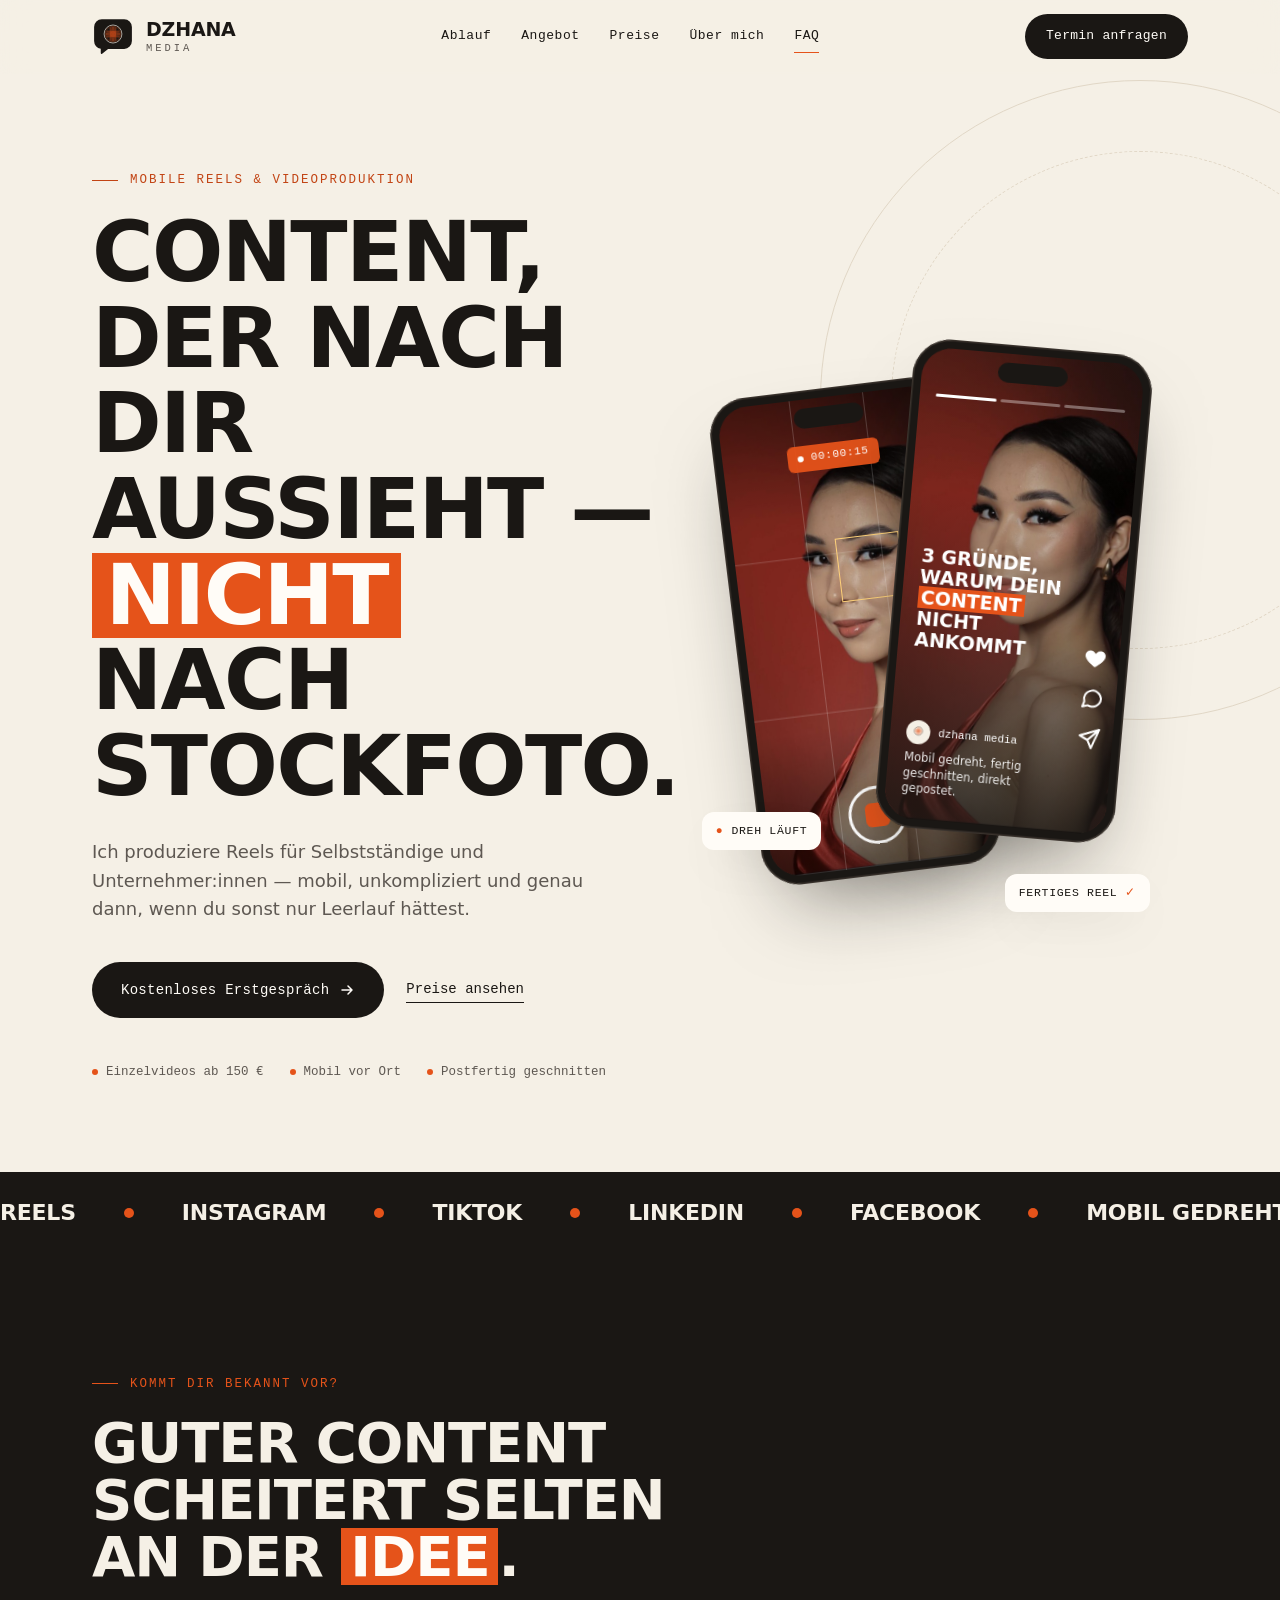
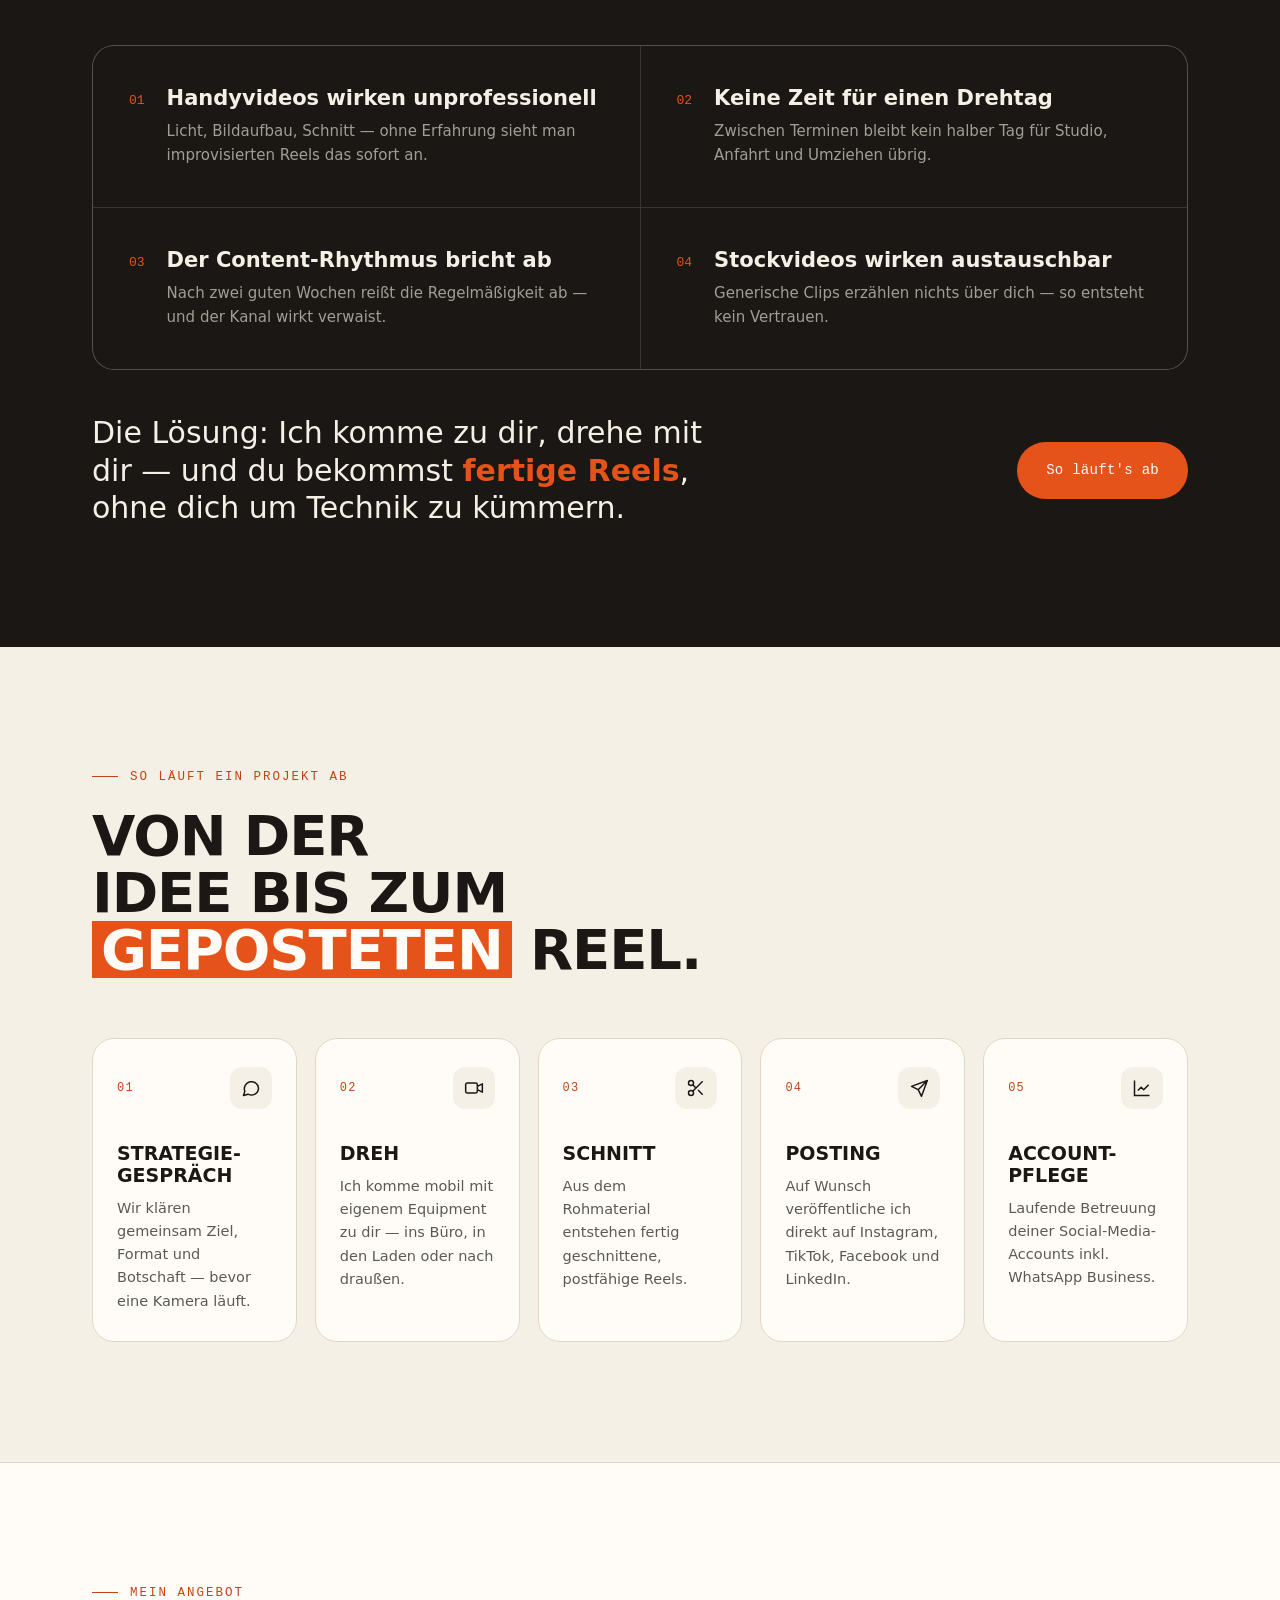
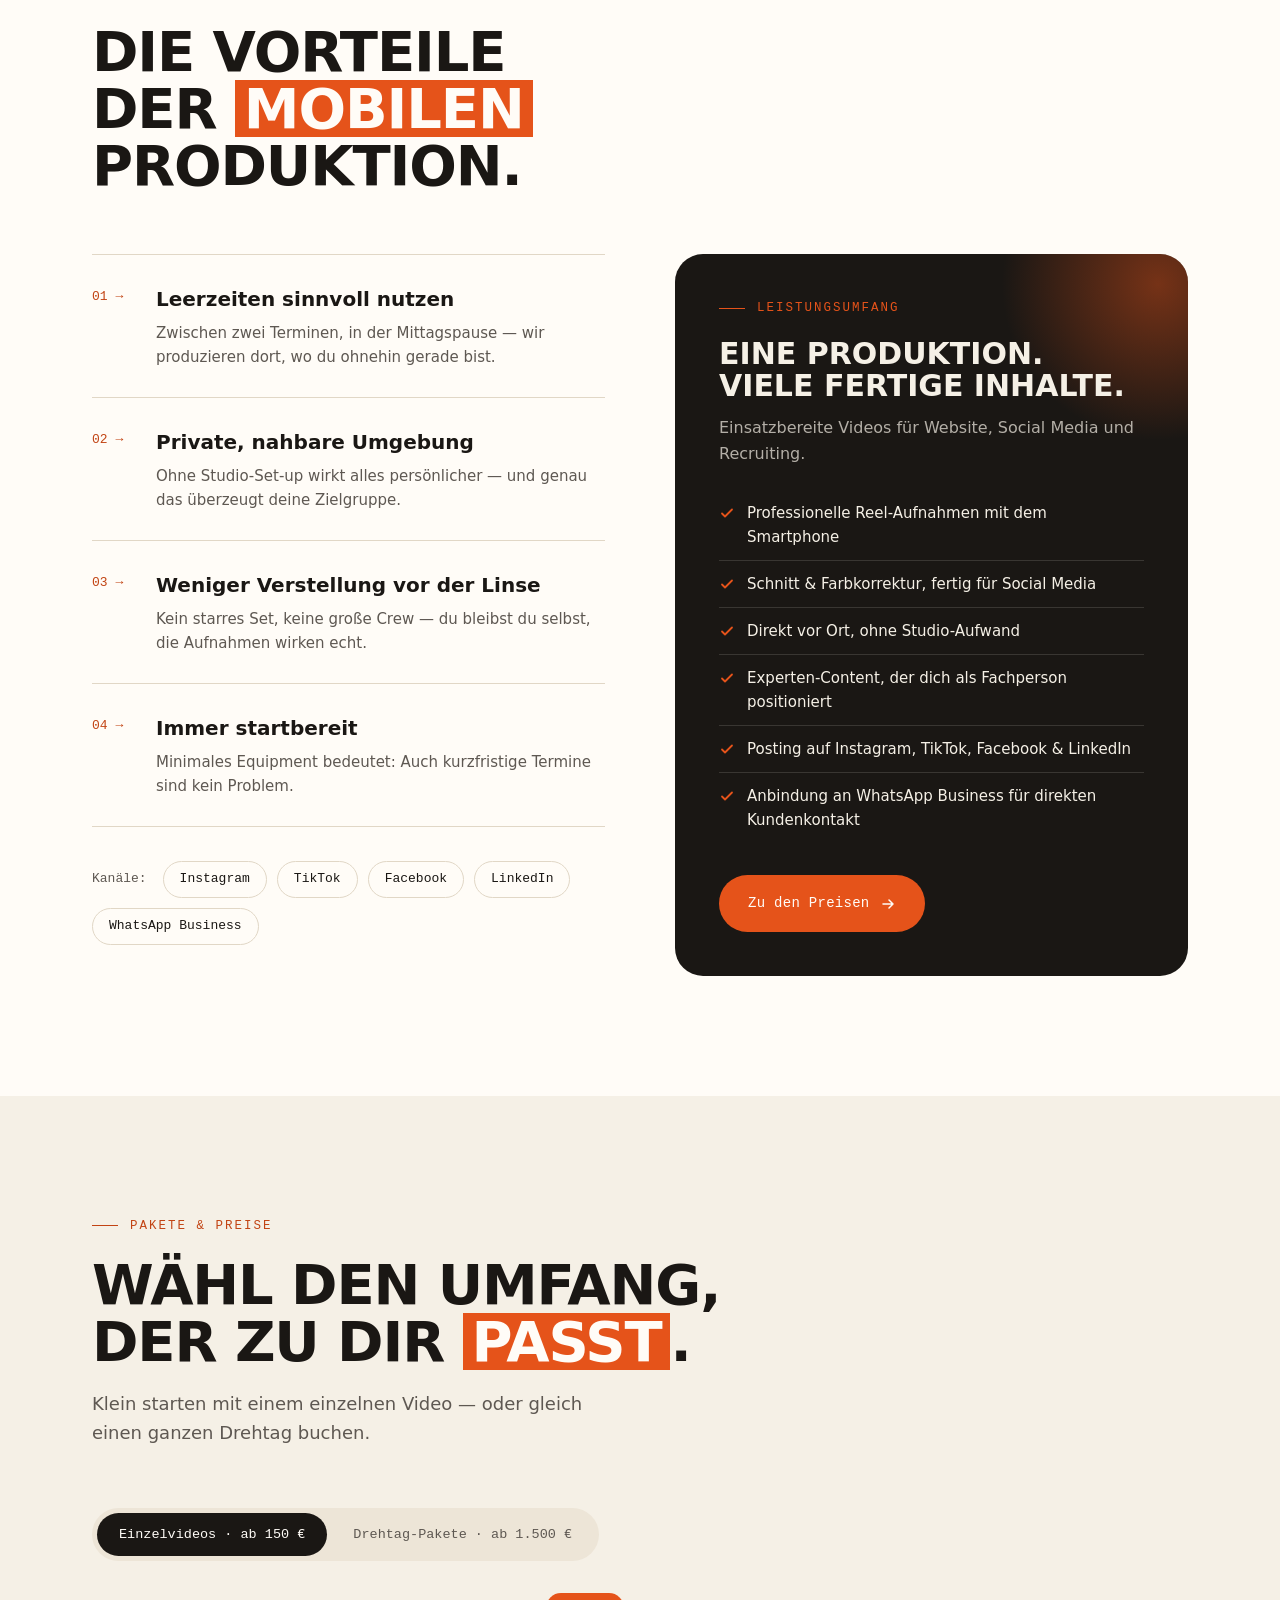
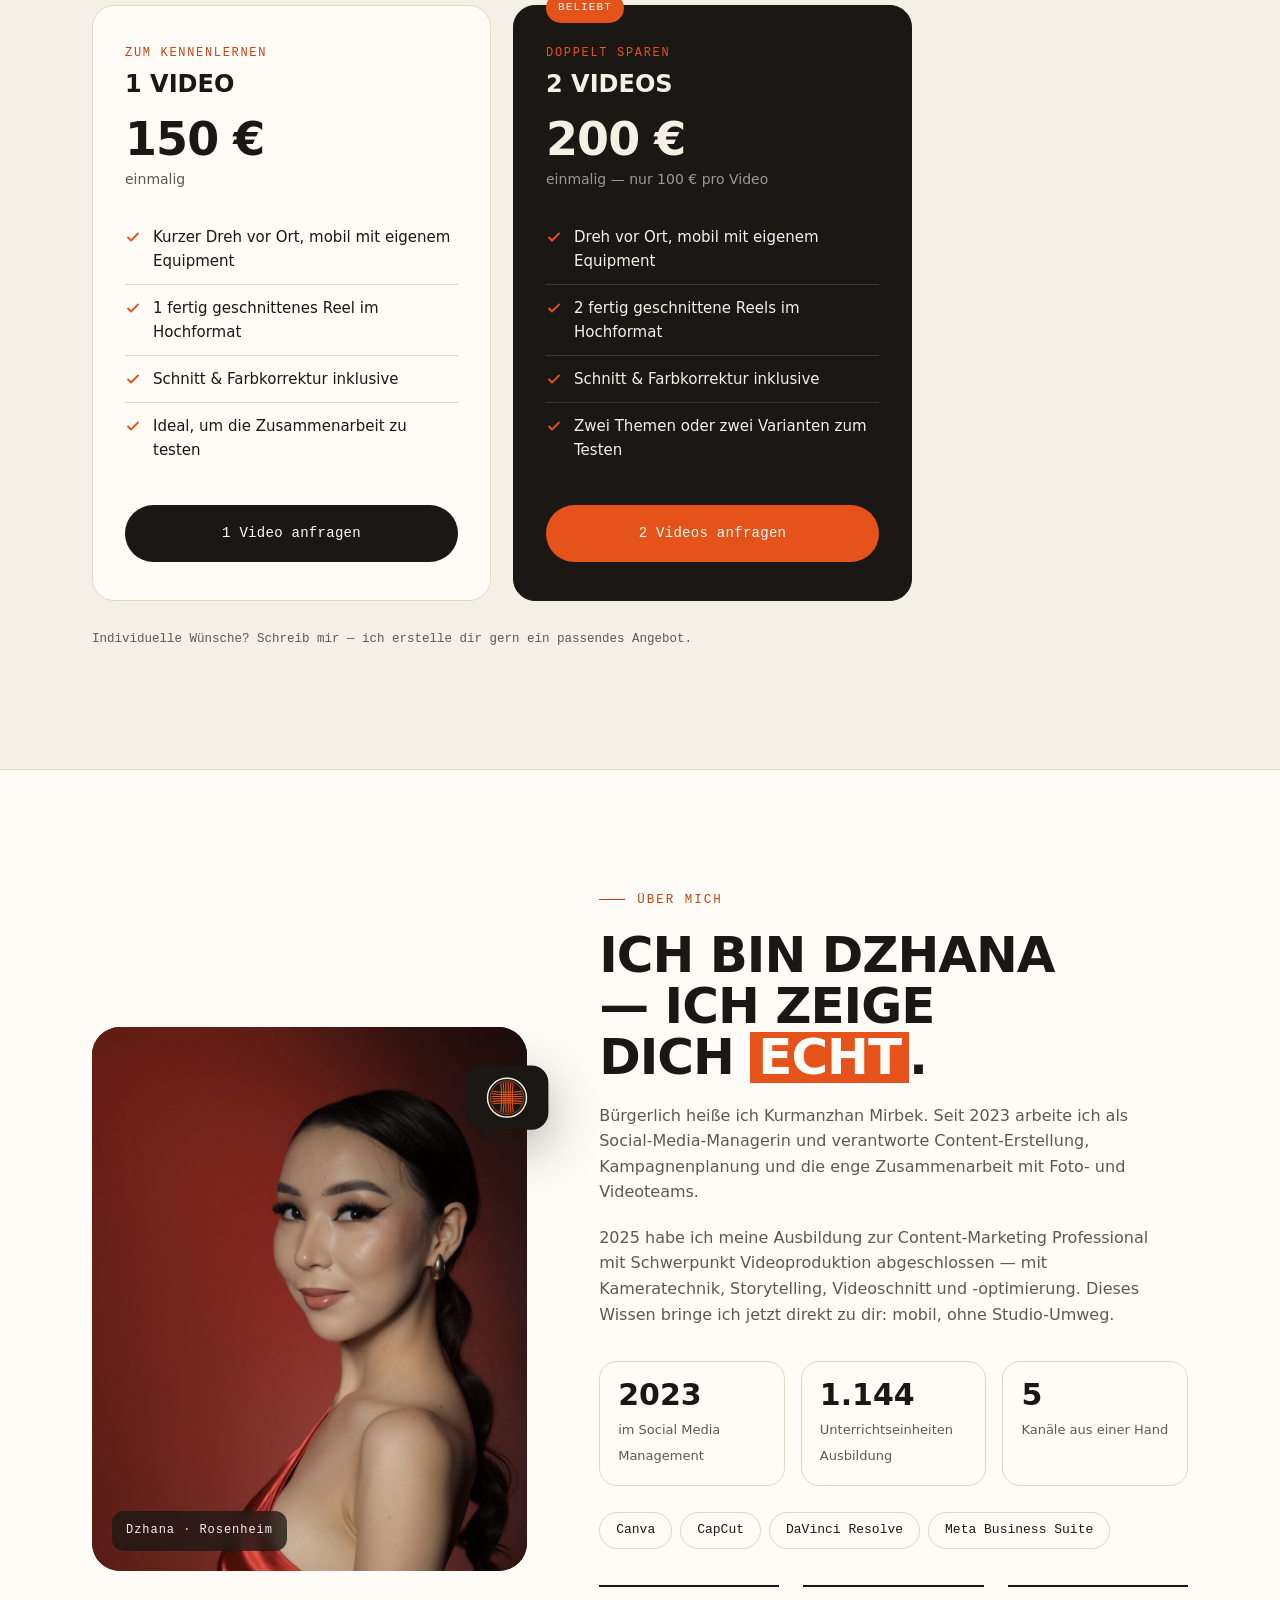
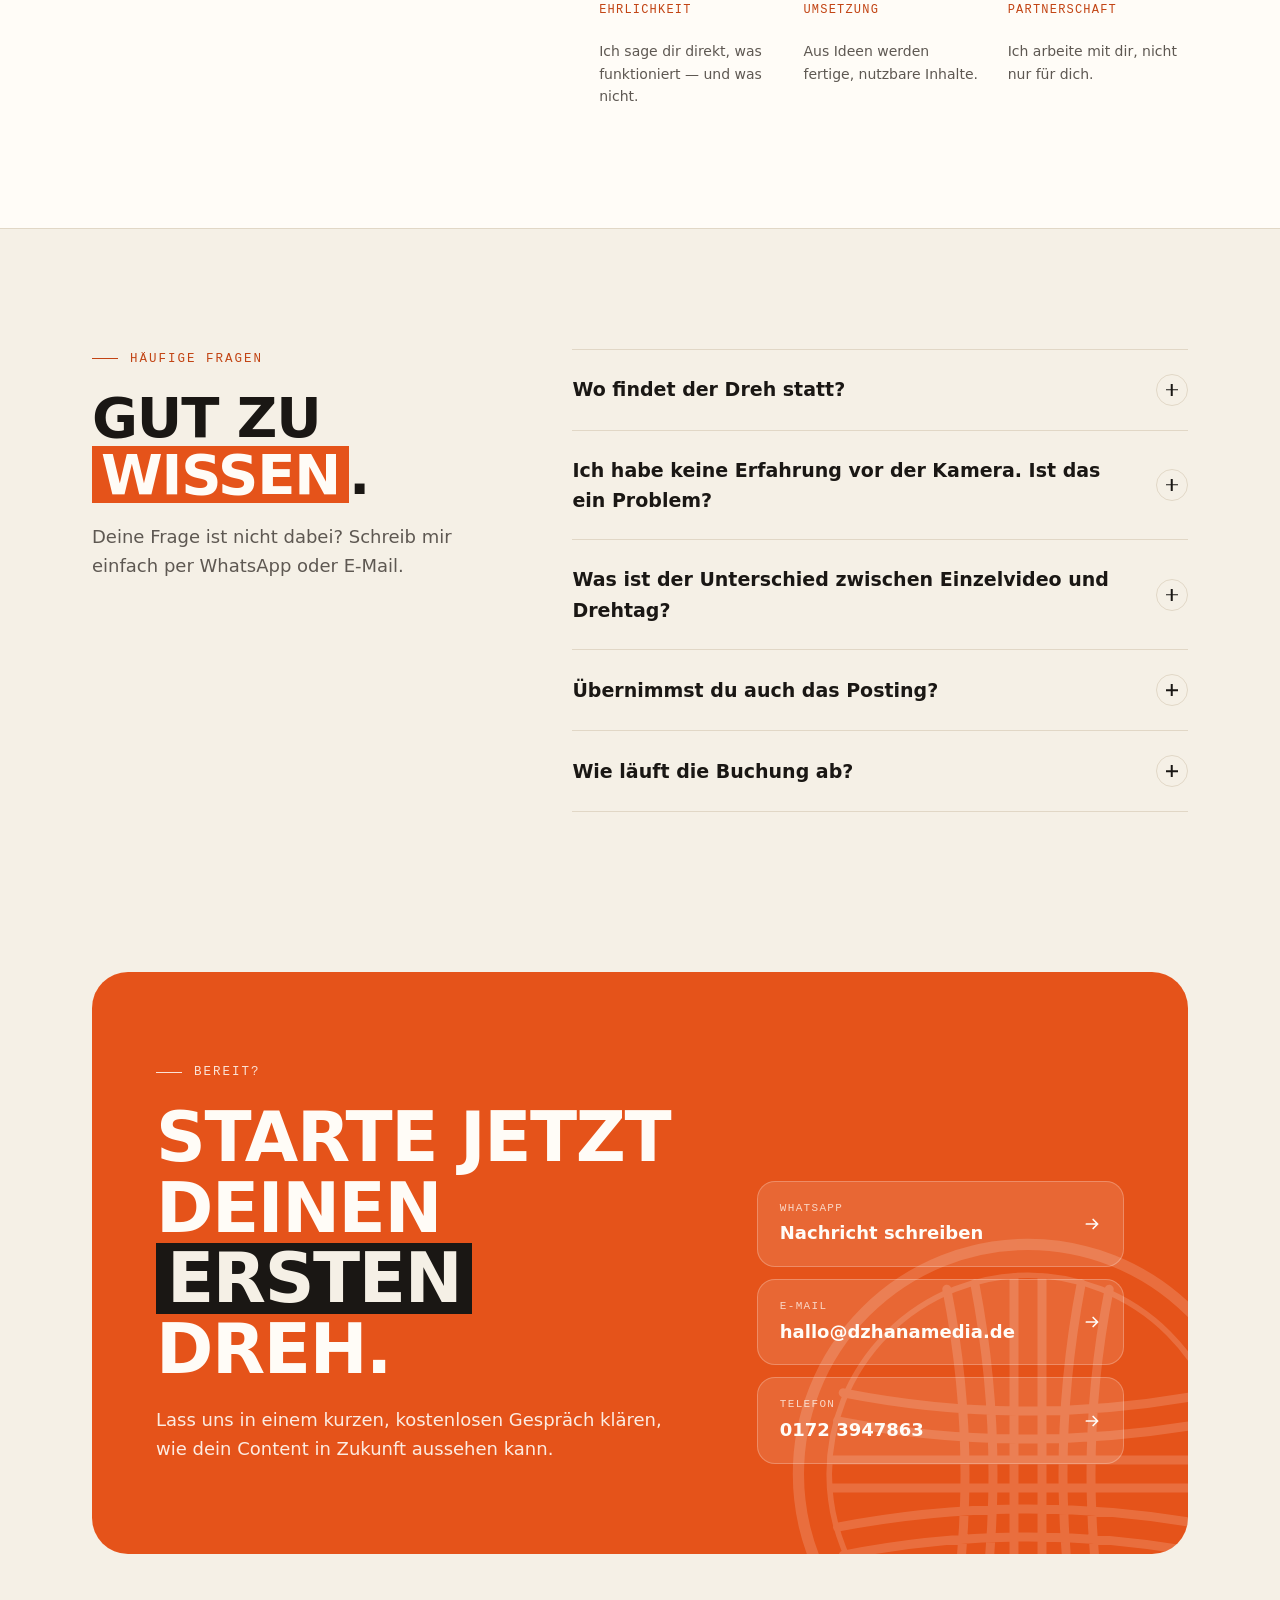
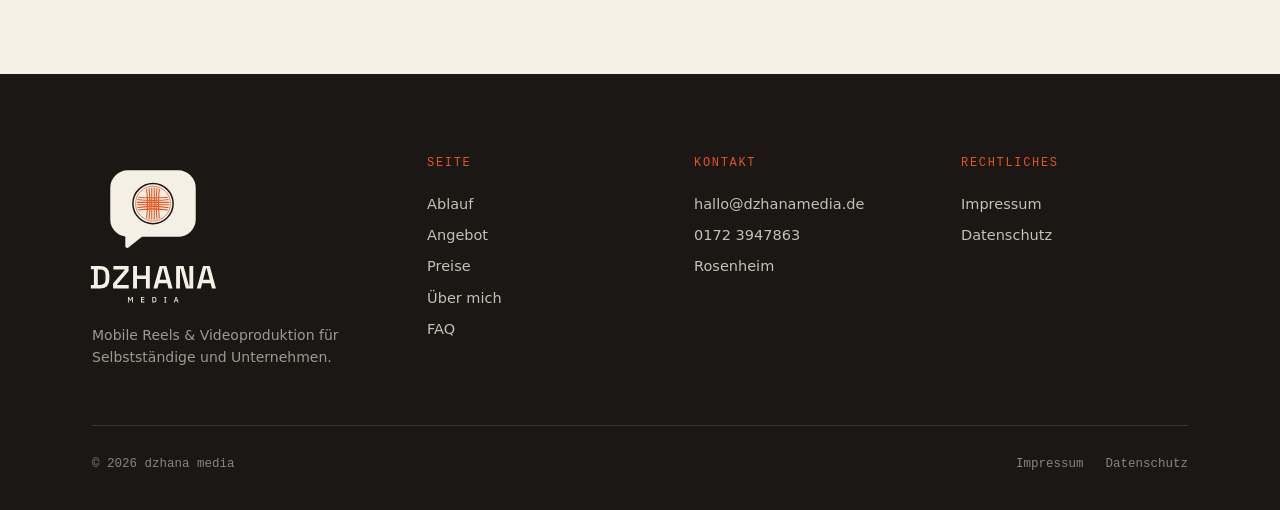
==== commit 2c0351c5: "Update address to Rosenheim Co-Authored-By: Claude Opus 5.5 <noreply@anthropic.com> Claude-Session: " ====
--- a/index.html
+++ b/index.html
@@ -3,8 +3,8 @@
 <head>
 <meta charset="UTF-8">
 <meta name="viewport" content="width=device-width, initial-scale=1.0">
-<title>dzhana media — Mobile Reels &amp; Videoproduktion in Bad Aibling</title>
-<meta name="description" content="Professionelle Reels für Selbstständige und Unternehmen – mobil gedreht, fertig geschnitten, direkt gepostet. Einzelvideos ab 150 €. dzhana media aus Bad Aibling.">
+<title>dzhana media — Mobile Reels &amp; Videoproduktion in Rosenheim</title>
+<meta name="description" content="Professionelle Reels für Selbstständige und Unternehmen – mobil gedreht, fertig geschnitten, direkt gepostet. Einzelvideos ab 150 €. dzhana media aus Rosenheim.">
 <meta name="theme-color" content="#1A1714">
 <link rel="canonical" href="https://www.dzhanamedia.de/">
 <link rel="icon" type="image/svg+xml" href="assets/img/favicon.svg">
@@ -14,8 +14,9 @@
 <meta property="og:title" content="dzhana media — Mobile Reels &amp; Videoproduktion">
 <meta property="og:description" content="Reels, die nach dir aussehen – nicht nach Stockfoto. Mobil gedreht, fertig geschnitten, direkt gepostet.">
 <meta property="og:url" content="https://www.dzhanamedia.de/">
-<meta property="og:image" content="https://www.dzhanamedia.de/assets/img/portrait.jpg">
-<link rel="preload" href="assets/fonts/space-grotesk-latin-700-normal.woff2" as="font" type="font/woff2" crossorigin>
+<meta property="og:image" content="https://www.dzhanamedia.de/portrait.jpg">
+<link rel="preconnect" href="https://fonts.bunny.net">
+<link rel="stylesheet" href="https://fonts.bunny.net/css?family=space-grotesk:500,700|ibm-plex-sans:400,500,600|ibm-plex-mono:400,500&display=swap">
 <link rel="stylesheet" href="assets/css/style.css">
 <script type="application/ld+json">
 {
@@ -26,8 +27,8 @@
   "url":"https://www.dzhanamedia.de/",
   "email":"hallo@dzhanamedia.de",
   "telephone":"+49 172 3947863",
-  "image":"https://www.dzhanamedia.de/assets/img/portrait.jpg",
-  "address":{"@type":"PostalAddress","addressLocality":"Bad Aibling","addressCountry":"DE"},
+  "image":"https://www.dzhanamedia.de/portrait.jpg",
+  "address":{"@type":"PostalAddress","addressLocality":"Rosenheim","addressCountry":"DE"},
   "founder":{"@type":"Person","name":"Kurmanzhan Mirbek"},
   "priceRange":"ab 150 €"
 }
@@ -338,10 +339,10 @@
       <div class="portrait reveal">
         <div class="portrait-frame" aria-hidden="true"></div>
         <div class="portrait-img">
-          <img src="assets/img/portrait.jpg" alt="Porträt von Dzhana (Kurmanzhan Mirbek), Gründerin von dzhana media" width="900" height="1156" loading="lazy">
+          <img src="portrait.jpg" alt="Porträt von Dzhana (Kurmanzhan Mirbek), Gründerin von dzhana media" width="900" height="1156" loading="lazy">
         </div>
         <img class="portrait-logo" src="assets/img/logo-icon.svg" alt="" aria-hidden="true">
-        <div class="portrait-caption">Dzhana · Bad Aibling</div>
+        <div class="portrait-caption">Dzhana · Rosenheim</div>
       </div>
       <div class="about-text reveal">
         <div class="eyebrow">Über mich</div>
@@ -445,7 +446,7 @@
         <h4>Kontakt</h4>
         <a href="mailto:hallo@dzhanamedia.de">hallo@dzhanamedia.de</a>
         <a href="tel:+491723947863">0172 3947863</a>
-        <span>Bad Aibling</span>
+        <span>Rosenheim</span>
       </div>
       <div class="foot-col">
         <h4>Rechtliches</h4>
--- a/assets/css/style.css
+++ b/assets/css/style.css
@@ -3,14 +3,7 @@
    Farben aus dem Logo: Ink #1A1714 · Cream #F5F0E6 · Orange #E5531A
    ========================================================= */
 
-/* ---------- Schriften (lokal gehostet, DSGVO-konform) ---------- */
-@font-face{font-family:'Space Grotesk';font-style:normal;font-weight:500;font-display:swap;src:url('../fonts/space-grotesk-latin-500-normal.woff2') format('woff2');}
-@font-face{font-family:'Space Grotesk';font-style:normal;font-weight:700;font-display:swap;src:url('../fonts/space-grotesk-latin-700-normal.woff2') format('woff2');}
-@font-face{font-family:'IBM Plex Sans';font-style:normal;font-weight:400;font-display:swap;src:url('../fonts/ibm-plex-sans-latin-400-normal.woff2') format('woff2');}
-@font-face{font-family:'IBM Plex Sans';font-style:normal;font-weight:500;font-display:swap;src:url('../fonts/ibm-plex-sans-latin-500-normal.woff2') format('woff2');}
-@font-face{font-family:'IBM Plex Sans';font-style:normal;font-weight:600;font-display:swap;src:url('../fonts/ibm-plex-sans-latin-600-normal.woff2') format('woff2');}
-@font-face{font-family:'IBM Plex Mono';font-style:normal;font-weight:400;font-display:swap;src:url('../fonts/ibm-plex-mono-latin-400-normal.woff2') format('woff2');}
-@font-face{font-family:'IBM Plex Mono';font-style:normal;font-weight:500;font-display:swap;src:url('../fonts/ibm-plex-mono-latin-500-normal.woff2') format('woff2');}
+/* Schriften: Bunny Fonts (EU-Server, DSGVO-konform), eingebunden im HTML-Head */
 
 :root{
   --ink:#1A1714;
@@ -183,7 +176,7 @@
 @keyframes floatB{0%,100%{transform:rotate(5deg) translateY(0);}50%{transform:rotate(4deg) translateY(-16px);}}
 
 /* Phone A – Kamera-Ansicht */
-.cam{background-image:url('../img/portrait.jpg');background-position:58% 30%;}
+.cam{background-image:url('../../portrait.jpg');background-position:58% 30%;}
 .cam::after{content:"";position:absolute;inset:0;background:linear-gradient(180deg,rgba(0,0,0,0.35),transparent 25%,transparent 70%,rgba(0,0,0,0.55));}
 .cam-grid{position:absolute;inset:0;z-index:1;
   background-image:linear-gradient(rgba(255,255,255,0.18) 1px,transparent 1px),linear-gradient(90deg,rgba(255,255,255,0.18) 1px,transparent 1px);
@@ -199,7 +192,7 @@
 @keyframes focus{0%,100%{transform:scale(1);opacity:.9;}10%{transform:scale(.82);}20%{transform:scale(1);}70%{opacity:.9;}85%{opacity:0;}}
 
 /* Phone B – fertiges Reel */
-.reel{background-image:url('../img/portrait.jpg');background-position:62% 22%;}
+.reel{background-image:url('../../portrait.jpg');background-position:62% 22%;}
 .reel::after{content:"";position:absolute;inset:0;background:linear-gradient(180deg,rgba(26,23,20,0.25),transparent 30%,rgba(26,23,20,0.85) 100%);}
 .reel-progress{position:absolute;top:46px;left:16px;right:16px;display:flex;gap:4px;z-index:2;}
 .reel-progress span{flex:1;height:2.5px;border-radius:2px;background:rgba(255,255,255,0.35);overflow:hidden;}
